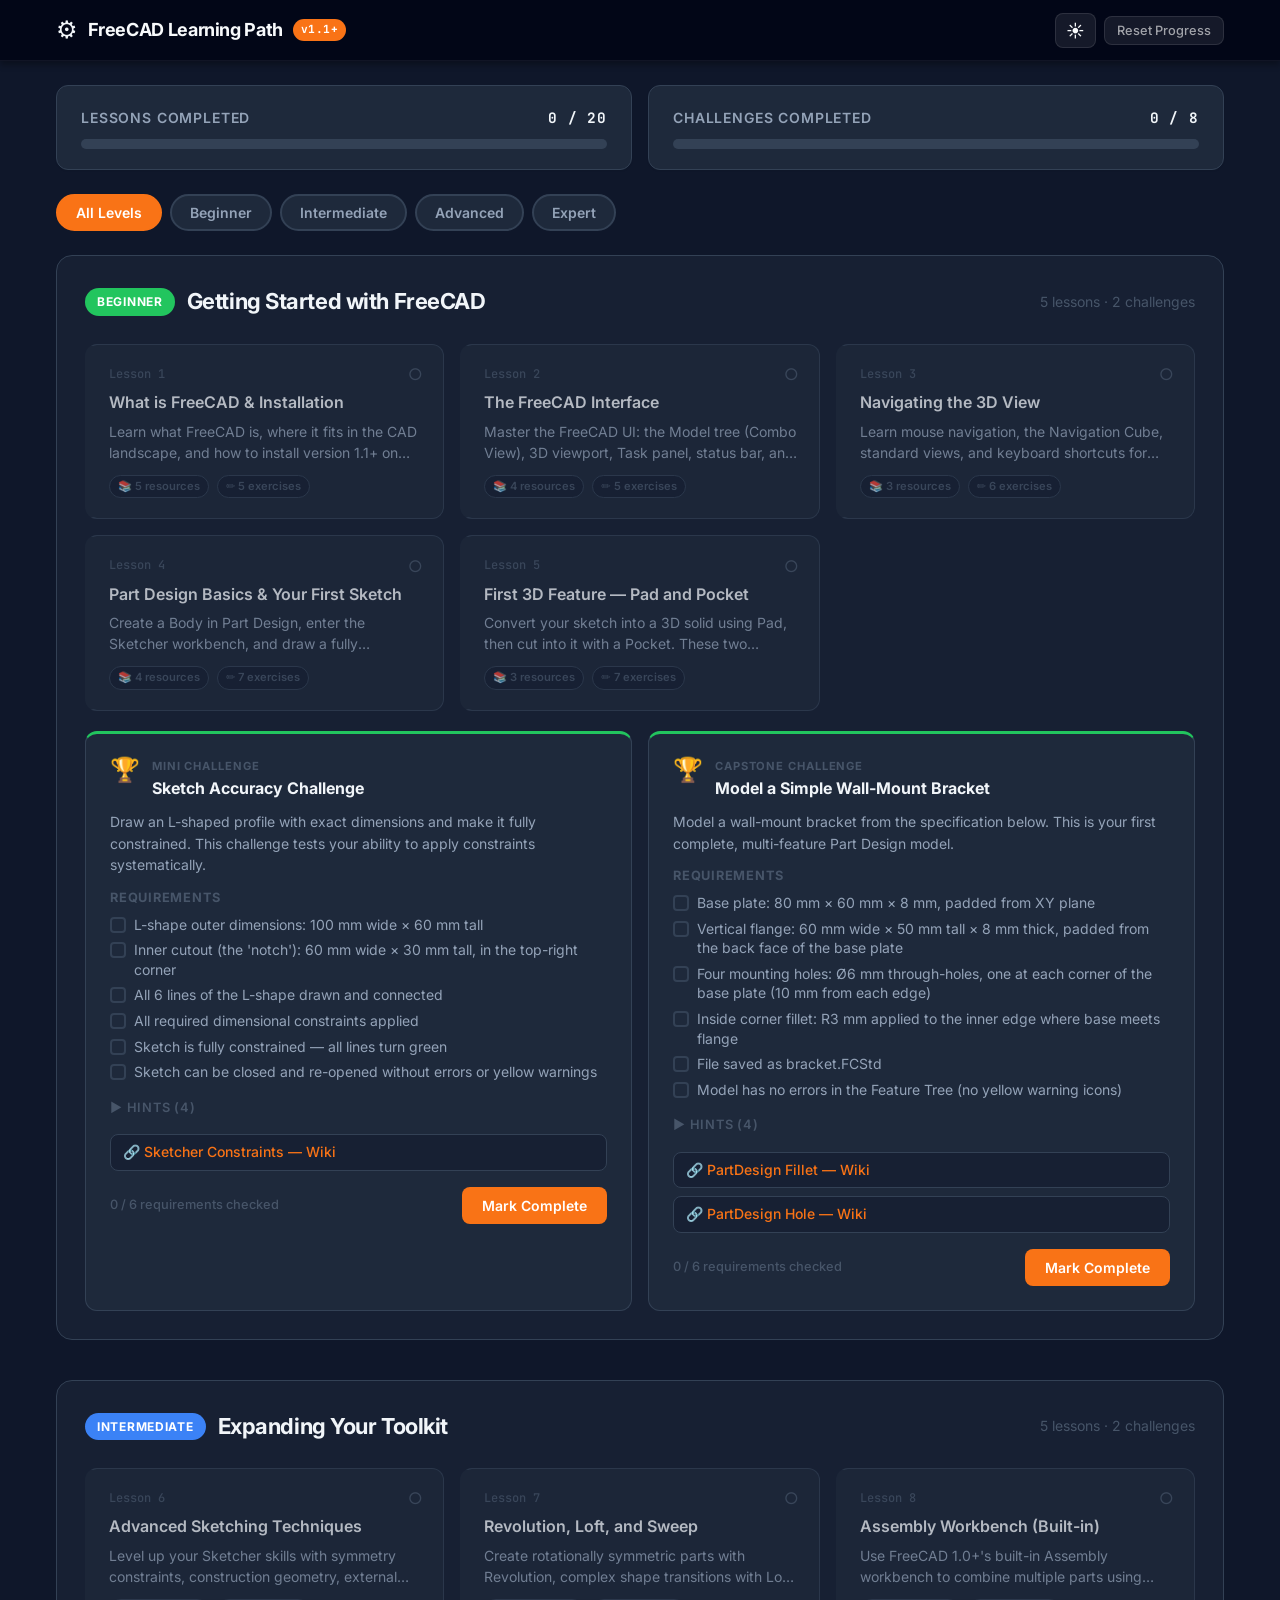
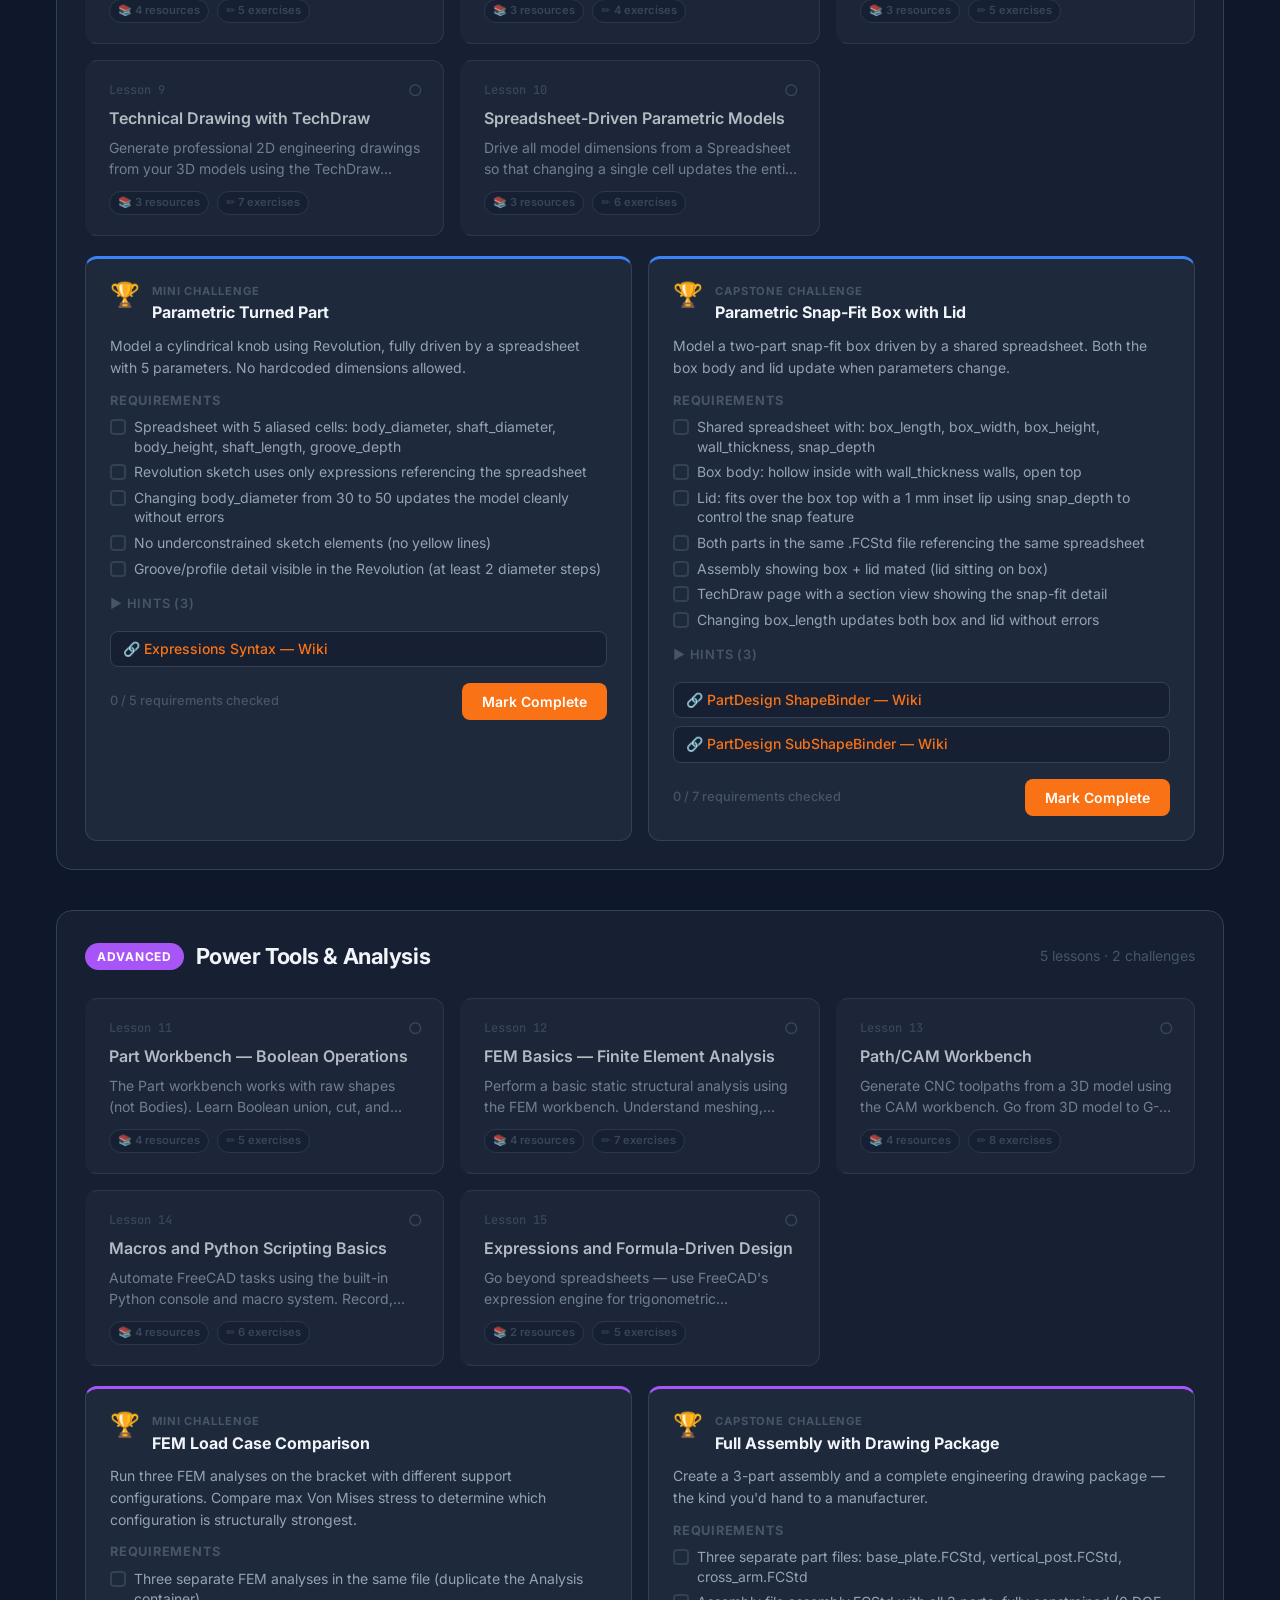
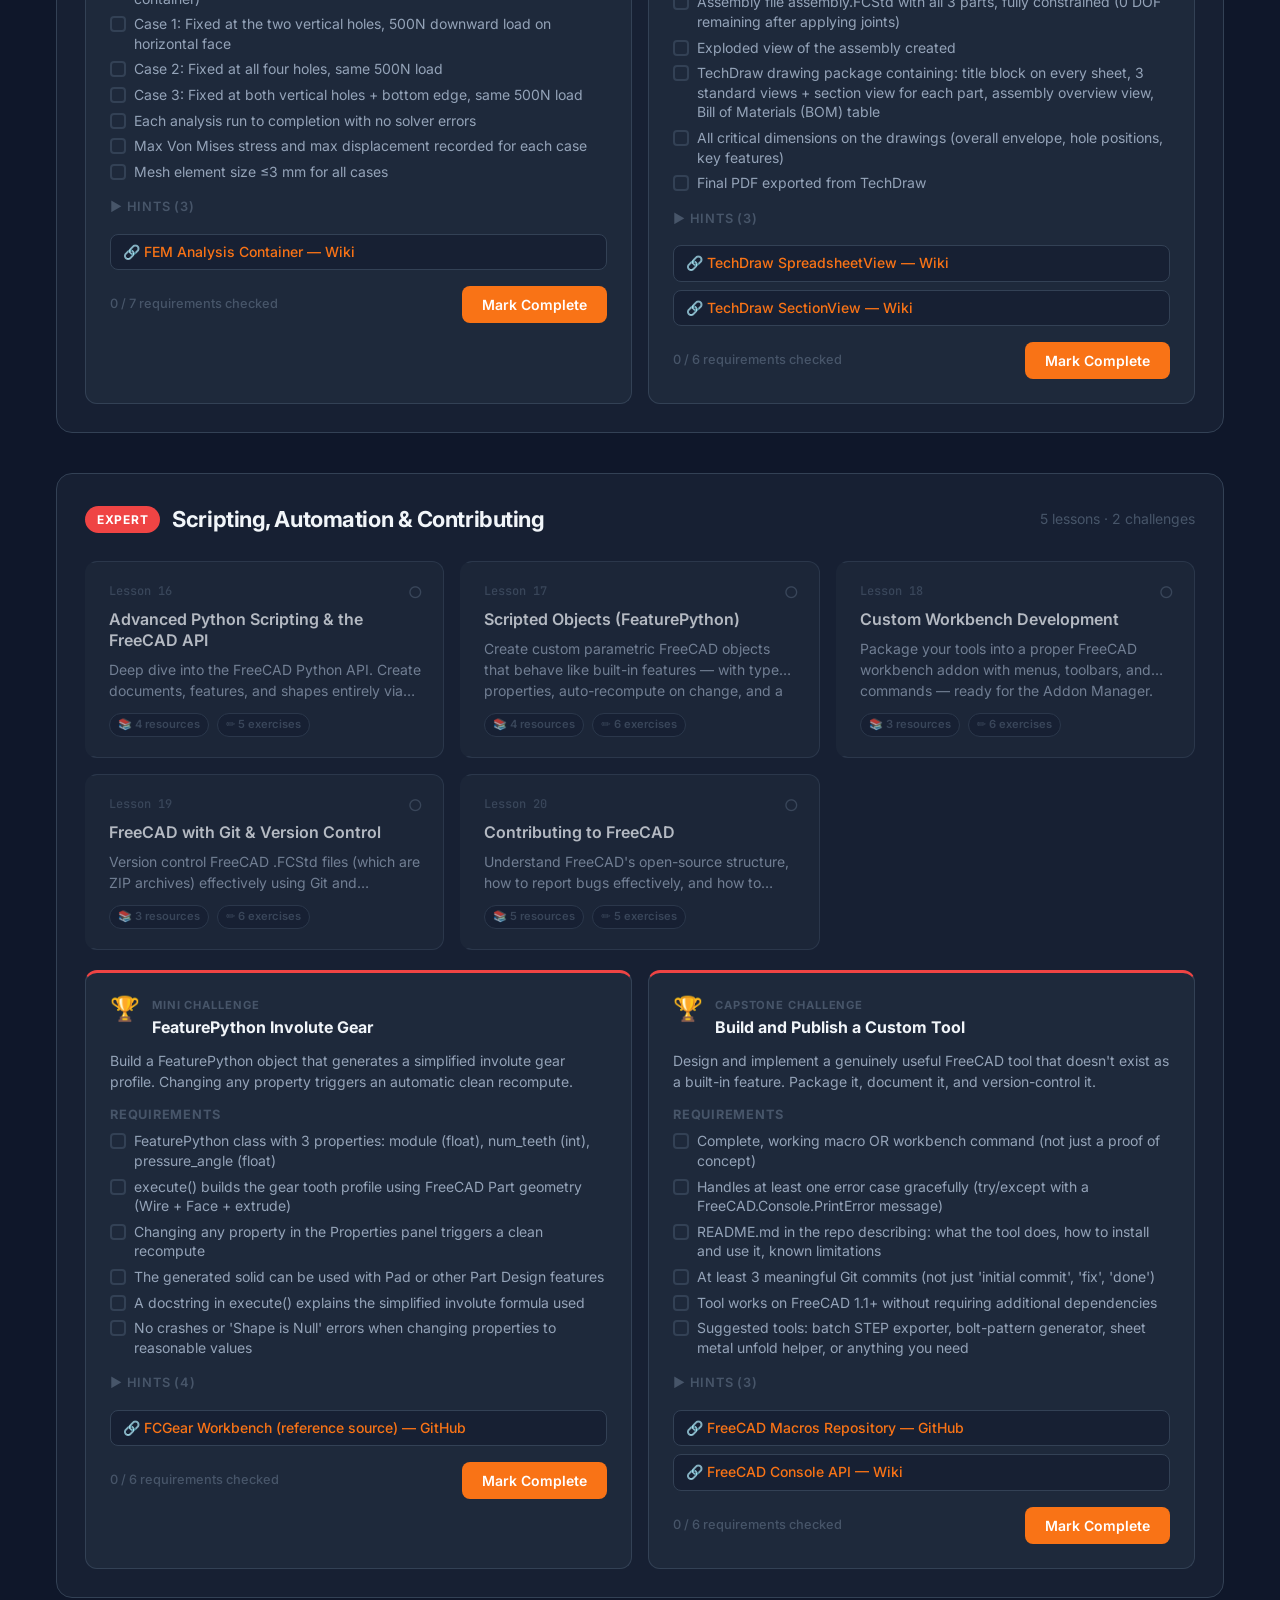
==== index.html @ 308a4c9a "feat: add FreeCAD learning path web app Single-file HTML/CSS/JS learning path covering FreeCAD 1.1+ " ====
<!DOCTYPE html>
<html lang="en" data-theme="dark">
<head>
  <meta charset="UTF-8">
  <meta name="viewport" content="width=device-width, initial-scale=1.0">
  <meta name="description" content="A structured FreeCAD learning path from beginner to expert, covering FreeCAD 1.1+. Track your progress through lessons, exercises, and challenges.">
  <meta property="og:title" content="FreeCAD Learning Path">
  <meta property="og:description" content="Structured path from beginner to expert for FreeCAD 1.1+. Track lessons, exercises, and challenges.">
  <meta property="og:type" content="website">
  <title>FreeCAD Learning Path</title>
  <script>try{var t=JSON.parse(localStorage.getItem("freecad-lp-v1"));if(t&&t.theme==="light")document.documentElement.setAttribute("data-theme","light");}catch(e){}</script>
  <link rel="preconnect" href="https://fonts.googleapis.com">
  <link rel="preconnect" href="https://fonts.gstatic.com" crossorigin>
  <link rel="preload" as="style" href="https://fonts.googleapis.com/css2?family=Inter:wght@400;500;600;700&family=JetBrains+Mono:wght@400;500&display=swap" onload="this.rel='stylesheet'">
  <noscript><link href="https://fonts.googleapis.com/css2?family=Inter:wght@400;500;600;700&family=JetBrains+Mono:wght@400;500&display=swap" rel="stylesheet"></noscript>
  <style>
    /* =====================================================================
       DESIGN TOKENS
    ===================================================================== */
    :root {
      --color-primary: #f97316;
      --color-primary-hover: #ea6b0a;
      --color-primary-dim: rgba(249,115,22,0.12);

      --bg-page: #f8fafc;
      --bg-card: #ffffff;
      --bg-card-hover: #f1f5f9;
      --bg-header: #1e293b;
      --bg-modal: #ffffff;
      --bg-overlay: rgba(0,0,0,0.55);
      --bg-level-section: #f1f5f9;

      --text-primary: #0f172a;
      --text-secondary: #475569;
      --text-muted: #94a3b8;
      --text-on-dark: #f8fafc;

      --border: #e2e8f0;
      --border-focus: #f97316;

      --level-beginner: #22c55e;
      --level-intermediate: #3b82f6;
      --level-advanced: #a855f7;
      --level-expert: #ef4444;

      --level-beginner-dim: rgba(34,197,94,0.12);
      --level-intermediate-dim: rgba(59,130,246,0.12);
      --level-advanced-dim: rgba(168,85,247,0.12);
      --level-expert-dim: rgba(239,68,68,0.12);

      --status-locked: #94a3b8;
      --status-progress: #f97316;
      --status-complete: #22c55e;

      --progress-track: #e2e8f0;
      --progress-lesson: #f97316;
      --progress-challenge: #3b82f6;

      --font-body: 'Inter', system-ui, -apple-system, sans-serif;
      --font-mono: 'JetBrains Mono', 'Courier New', monospace;

      --radius-sm: 4px;
      --radius-md: 8px;
      --radius-lg: 12px;
      --radius-xl: 16px;
      --radius-full: 9999px;

      --shadow-sm: 0 1px 2px rgba(0,0,0,0.05);
      --shadow-md: 0 4px 6px rgba(0,0,0,0.07), 0 2px 4px rgba(0,0,0,0.05);
      --shadow-lg: 0 10px 15px rgba(0,0,0,0.10), 0 4px 6px rgba(0,0,0,0.05);
      --shadow-modal: 0 25px 50px rgba(0,0,0,0.25);

      --transition-fast: 150ms ease;
      --transition-base: 250ms ease;
      --transition-slow: 400ms cubic-bezier(0.4,0,0.2,1);
    }

    [data-theme="dark"] {
      --bg-page: #0f172a;
      --bg-card: #1e293b;
      --bg-card-hover: #263348;
      --bg-header: #020617;
      --bg-modal: #1e293b;
      --bg-overlay: rgba(0,0,0,0.72);
      --bg-level-section: #172033;

      --text-primary: #f1f5f9;
      --text-secondary: #94a3b8;
      --text-muted: #475569;

      --border: #334155;
      --progress-track: #334155;

      --shadow-md: 0 4px 6px rgba(0,0,0,0.30);
      --shadow-lg: 0 10px 15px rgba(0,0,0,0.40);
      --shadow-modal: 0 25px 50px rgba(0,0,0,0.60);
    }

    /* =====================================================================
       RESET & BASE
    ===================================================================== */
    *, *::before, *::after { box-sizing: border-box; margin: 0; padding: 0; }

    html { scroll-behavior: smooth; }

    body {
      font-family: var(--font-body);
      font-size: 1rem;
      line-height: 1.6;
      color: var(--text-primary);
      background: var(--bg-page);
      transition: background var(--transition-base), color var(--transition-base);
      min-height: 100vh;
    }

    body.modal-open { overflow: hidden; }

    a {
      color: var(--color-primary);
      text-decoration: none;
    }
    a:hover { text-decoration: underline; }

    ul, ol { padding-left: 1.25rem; }

    button {
      cursor: pointer;
      font-family: var(--font-body);
      border: none;
      background: none;
    }

    /* =====================================================================
       LAYOUT WRAPPER
    ===================================================================== */
    .page-wrap {
      max-width: 1200px;
      margin: 0 auto;
      padding: 0 16px;
    }

    /* =====================================================================
       HEADER
    ===================================================================== */
    .site-header {
      background: var(--bg-header);
      position: sticky;
      top: 0;
      z-index: 100;
      border-bottom: 1px solid rgba(255,255,255,0.06);
      box-shadow: var(--shadow-md);
    }

    .header-inner {
      max-width: 1200px;
      margin: 0 auto;
      padding: 0 16px;
      height: 60px;
      display: flex;
      align-items: center;
      justify-content: space-between;
      gap: 16px;
    }

    .brand {
      display: flex;
      align-items: center;
      gap: 10px;
    }

    .brand-icon {
      font-size: 1.5rem;
      line-height: 1;
    }

    .brand-title {
      font-size: 1.125rem;
      font-weight: 700;
      color: var(--text-on-dark);
      letter-spacing: -0.02em;
    }

    .version-badge {
      background: var(--color-primary);
      color: #fff;
      font-size: 0.7rem;
      font-weight: 700;
      padding: 2px 8px;
      border-radius: var(--radius-full);
      letter-spacing: 0.04em;
      font-family: var(--font-mono);
    }

    .header-controls {
      display: flex;
      align-items: center;
      gap: 8px;
    }

    .btn-icon {
      background: rgba(255,255,255,0.08);
      color: var(--text-on-dark);
      border-radius: var(--radius-md);
      padding: 6px 12px;
      font-size: 0.875rem;
      font-weight: 500;
      transition: background var(--transition-fast);
      border: 1px solid rgba(255,255,255,0.1);
    }

    .btn-icon:hover { background: rgba(255,255,255,0.15); }

    #themeToggle { font-size: 1.1rem; padding: 6px 10px; }

    #resetProgress {
      font-size: 0.8rem;
      color: rgba(255,255,255,0.6);
    }
    #resetProgress:hover { color: #ef4444; background: rgba(239,68,68,0.12); }

    /* =====================================================================
       PROGRESS DASHBOARD
    ===================================================================== */
    .progress-dashboard {
      max-width: 1200px;
      margin: 24px auto 0;
      padding: 0 16px;
      display: grid;
      grid-template-columns: 1fr 1fr;
      gap: 16px;
    }

    .progress-card {
      background: var(--bg-card);
      border: 1px solid var(--border);
      border-radius: var(--radius-lg);
      padding: 20px 24px;
      box-shadow: var(--shadow-sm);
      transition: background var(--transition-base), border-color var(--transition-base);
    }

    .progress-label {
      display: flex;
      justify-content: space-between;
      align-items: baseline;
      margin-bottom: 10px;
      font-size: 0.875rem;
      font-weight: 600;
      color: var(--text-secondary);
      text-transform: uppercase;
      letter-spacing: 0.06em;
    }

    .progress-count {
      font-family: var(--font-mono);
      font-size: 0.9rem;
      color: var(--text-primary);
      font-weight: 700;
    }

    .progress-track {
      background: var(--progress-track);
      border-radius: var(--radius-full);
      height: 10px;
      overflow: hidden;
    }

    .progress-fill {
      height: 100%;
      border-radius: var(--radius-full);
      background: linear-gradient(90deg, #f97316, #fb923c);
      width: 0%;
      transition: width var(--transition-slow);
    }

    .progress-fill--challenge {
      background: linear-gradient(90deg, #3b82f6, #60a5fa);
    }

    .congrats-banner {
      grid-column: 1 / -1;
      background: linear-gradient(135deg, #f97316, #a855f7);
      color: #fff;
      border-radius: var(--radius-lg);
      padding: 16px 24px;
      text-align: center;
      font-weight: 600;
      font-size: 1rem;
      letter-spacing: 0.01em;
    }

    /* =====================================================================
       LEVEL NAV
    ===================================================================== */
    .level-nav {
      max-width: 1200px;
      margin: 24px auto 0;
      padding: 0 16px;
      display: flex;
      gap: 8px;
      flex-wrap: wrap;
    }

    .level-btn {
      padding: 8px 18px;
      border-radius: var(--radius-full);
      font-size: 0.875rem;
      font-weight: 600;
      border: 2px solid var(--border);
      color: var(--text-secondary);
      background: var(--bg-card);
      transition: all var(--transition-fast);
    }

    .level-btn:hover {
      border-color: var(--color-primary);
      color: var(--color-primary);
    }

    .level-btn.active {
      background: var(--color-primary);
      border-color: var(--color-primary);
      color: #fff;
    }

    .level-btn[data-level="beginner"].active    { background: var(--level-beginner);      border-color: var(--level-beginner); }
    .level-btn[data-level="intermediate"].active { background: var(--level-intermediate); border-color: var(--level-intermediate); }
    .level-btn[data-level="advanced"].active    { background: var(--level-advanced);      border-color: var(--level-advanced); }
    .level-btn[data-level="expert"].active      { background: var(--level-expert);        border-color: var(--level-expert); }

    /* =====================================================================
       LEARNING PATH — SECTIONS
    ===================================================================== */
    #learningPath {
      max-width: 1200px;
      margin: 24px auto 48px;
      padding: 0 16px;
      display: flex;
      flex-direction: column;
      gap: 40px;
    }

    .level-section {
      background: var(--bg-level-section);
      border: 1px solid var(--border);
      border-radius: var(--radius-xl);
      padding: 28px;
      transition: background var(--transition-base);
    }

    .level-header {
      display: flex;
      align-items: center;
      gap: 12px;
      margin-bottom: 24px;
      flex-wrap: wrap;
    }

    .level-pill {
      padding: 4px 12px;
      border-radius: var(--radius-full);
      font-size: 0.75rem;
      font-weight: 700;
      letter-spacing: 0.06em;
      text-transform: uppercase;
      color: #fff;
    }

    .level-pill--beginner    { background: var(--level-beginner); }
    .level-pill--intermediate { background: var(--level-intermediate); }
    .level-pill--advanced    { background: var(--level-advanced); }
    .level-pill--expert      { background: var(--level-expert); }

    .level-title {
      font-size: 1.375rem;
      font-weight: 700;
      color: var(--text-primary);
      letter-spacing: -0.02em;
    }

    .level-subtitle {
      font-size: 0.875rem;
      color: var(--text-muted);
      margin-left: auto;
    }

    /* =====================================================================
       LESSONS GRID
    ===================================================================== */
    .lessons-grid {
      display: grid;
      grid-template-columns: repeat(auto-fill, minmax(290px, 1fr));
      gap: 16px;
      margin-bottom: 20px;
    }

    /* =====================================================================
       LESSON CARD
    ===================================================================== */
    .lesson-card {
      background: var(--bg-card);
      border: 1px solid var(--border);
      border-radius: var(--radius-lg);
      padding: 20px;
      cursor: pointer;
      position: relative;
      transition: transform var(--transition-fast), box-shadow var(--transition-fast), background var(--transition-base), border-color var(--transition-base);
      display: flex;
      flex-direction: column;
      gap: 8px;
      border-left: 4px solid transparent;
    }

    .lesson-card:hover {
      transform: translateY(-2px);
      box-shadow: var(--shadow-lg);
      background: var(--bg-card-hover);
    }

    .lesson-card[data-status="complete"] {
      border-left-color: var(--status-complete);
    }

    .lesson-card[data-status="in-progress"] {
      border-left-color: var(--status-progress);
    }

    .lesson-card[data-status="locked"] {
      opacity: 0.72;
    }

    .card-top {
      display: flex;
      justify-content: space-between;
      align-items: center;
    }

    .card-num {
      font-family: var(--font-mono);
      font-size: 0.75rem;
      color: var(--text-muted);
      font-weight: 500;
    }

    .card-status-icon {
      font-size: 1rem;
      line-height: 1;
    }

    .card-title {
      font-size: 1rem;
      font-weight: 600;
      color: var(--text-primary);
      line-height: 1.3;
    }

    .card-desc {
      font-size: 0.875rem;
      color: var(--text-secondary);
      display: -webkit-box;
      -webkit-line-clamp: 2;
      -webkit-box-orient: vertical;
      overflow: hidden;
      line-height: 1.5;
      flex: 1;
    }

    .card-meta {
      display: flex;
      gap: 8px;
      margin-top: 4px;
    }

    .card-badge {
      font-size: 0.7rem;
      font-weight: 600;
      padding: 2px 8px;
      border-radius: var(--radius-full);
      background: var(--bg-level-section);
      color: var(--text-muted);
      border: 1px solid var(--border);
    }

    /* =====================================================================
       CHALLENGE CARD
    ===================================================================== */
    .challenge-cards {
      display: grid;
      grid-template-columns: repeat(auto-fill, minmax(400px, 1fr));
      gap: 16px;
    }

    .challenge-card {
      background: var(--bg-card);
      border: 1px solid var(--border);
      border-radius: var(--radius-lg);
      padding: 24px;
      border-top: 3px solid;
      transition: background var(--transition-base), border-color var(--transition-base);
      display: flex;
      flex-direction: column;
      gap: 12px;
    }

    .challenge-card--beginner    { border-top-color: var(--level-beginner); }
    .challenge-card--intermediate { border-top-color: var(--level-intermediate); }
    .challenge-card--advanced    { border-top-color: var(--level-advanced); }
    .challenge-card--expert      { border-top-color: var(--level-expert); }

    .challenge-card-header {
      display: flex;
      align-items: flex-start;
      gap: 12px;
    }

    .challenge-icon {
      font-size: 1.5rem;
      line-height: 1;
      flex-shrink: 0;
    }

    .challenge-type-label {
      font-size: 0.7rem;
      font-weight: 700;
      text-transform: uppercase;
      letter-spacing: 0.08em;
      color: var(--text-muted);
      margin-bottom: 2px;
    }

    .challenge-title {
      font-size: 1rem;
      font-weight: 700;
      color: var(--text-primary);
      line-height: 1.3;
    }

    .challenge-desc {
      font-size: 0.875rem;
      color: var(--text-secondary);
      line-height: 1.55;
    }

    .challenge-requirements {
      font-size: 0.875rem;
      color: var(--text-secondary);
      display: flex;
      flex-direction: column;
      gap: 6px;
    }

    .challenge-req-item {
      display: flex;
      align-items: flex-start;
      gap: 8px;
      cursor: pointer;
      line-height: 1.4;
    }

    .req-checkbox {
      width: 16px;
      height: 16px;
      border: 2px solid var(--border);
      border-radius: var(--radius-sm);
      flex-shrink: 0;
      margin-top: 2px;
      display: flex;
      align-items: center;
      justify-content: center;
      font-size: 0.65rem;
      transition: all var(--transition-fast);
    }

    .req-checkbox.checked {
      background: var(--status-complete);
      border-color: var(--status-complete);
      color: #fff;
    }

    .challenge-card-footer {
      display: flex;
      align-items: center;
      justify-content: space-between;
      gap: 12px;
      margin-top: 4px;
      flex-wrap: wrap;
    }

    .challenge-status {
      font-size: 0.8rem;
      color: var(--text-muted);
      font-weight: 500;
    }

    .challenge-status.done {
      color: var(--status-complete);
      font-weight: 700;
    }

    .btn-challenge-complete {
      padding: 8px 18px;
      border-radius: var(--radius-md);
      font-size: 0.875rem;
      font-weight: 600;
      background: var(--color-primary);
      color: #fff;
      transition: all var(--transition-fast);
      border: 2px solid transparent;
    }

    .btn-challenge-complete:hover {
      background: var(--color-primary-hover);
      transform: translateY(-1px);
    }

    .btn-challenge-complete.completed {
      background: transparent;
      border-color: var(--status-complete);
      color: var(--status-complete);
      cursor: default;
    }

    .btn-challenge-complete.completed:hover {
      transform: none;
    }

    /* =====================================================================
       MODAL
    ===================================================================== */
    .modal-overlay {
      position: fixed;
      inset: 0;
      background: var(--bg-overlay);
      z-index: 200;
      display: flex;
      align-items: center;
      justify-content: center;
      padding: 16px;
      backdrop-filter: blur(4px);
      animation: overlayIn var(--transition-base) ease;
    }

    @keyframes overlayIn {
      from { opacity: 0; }
      to   { opacity: 1; }
    }

    .modal-overlay[hidden] { display: none; }

    .modal {
      background: var(--bg-modal);
      border: 1px solid var(--border);
      border-radius: var(--radius-xl);
      max-width: 680px;
      width: 100%;
      max-height: 88vh;
      overflow-y: auto;
      box-shadow: var(--shadow-modal);
      animation: modalIn var(--transition-base) ease;
      transition: background var(--transition-base);
    }

    @keyframes modalIn {
      from { transform: translateY(16px); opacity: 0; }
      to   { transform: translateY(0);    opacity: 1; }
    }

    .modal-header {
      display: flex;
      align-items: center;
      justify-content: space-between;
      padding: 20px 24px 0;
    }

    .modal-meta {
      display: flex;
      align-items: center;
      gap: 8px;
    }

    .modal-level-pill {
      font-size: 0.7rem;
      font-weight: 700;
      letter-spacing: 0.06em;
      text-transform: uppercase;
      padding: 3px 10px;
      border-radius: var(--radius-full);
      color: #fff;
    }

    .modal-lesson-num {
      font-family: var(--font-mono);
      font-size: 0.75rem;
      color: var(--text-muted);
    }

    .modal-close {
      width: 32px;
      height: 32px;
      border-radius: var(--radius-md);
      font-size: 1rem;
      color: var(--text-muted);
      background: var(--bg-level-section);
      border: 1px solid var(--border);
      transition: all var(--transition-fast);
      display: flex;
      align-items: center;
      justify-content: center;
    }

    .modal-close:hover {
      background: #ef4444;
      color: #fff;
      border-color: #ef4444;
    }

    .modal-title {
      padding: 16px 24px 0;
      font-size: 1.375rem;
      font-weight: 700;
      color: var(--text-primary);
      line-height: 1.25;
      letter-spacing: -0.02em;
    }

    .modal-description {
      padding: 10px 24px 0;
      font-size: 0.9375rem;
      color: var(--text-secondary);
      line-height: 1.65;
    }

    .modal-section {
      padding: 20px 24px 0;
    }

    .modal-section h3 {
      font-size: 0.8rem;
      font-weight: 700;
      text-transform: uppercase;
      letter-spacing: 0.08em;
      color: var(--text-muted);
      margin-bottom: 12px;
    }

    .modal-section ul,
    .modal-section ol {
      display: flex;
      flex-direction: column;
      gap: 8px;
    }

    .modal-section li {
      font-size: 0.9rem;
      color: var(--text-secondary);
      line-height: 1.55;
    }

    .resource-link {
      display: inline-flex;
      align-items: center;
      gap: 6px;
      padding: 6px 12px;
      background: var(--bg-level-section);
      border: 1px solid var(--border);
      border-radius: var(--radius-md);
      font-size: 0.875rem;
      font-weight: 500;
      color: var(--color-primary);
      text-decoration: none;
      transition: all var(--transition-fast);
    }

    .resource-link:hover {
      background: var(--color-primary-dim);
      border-color: var(--color-primary);
      text-decoration: none;
    }

    .resources-list {
      display: flex;
      flex-direction: column;
      gap: 8px;
      padding-left: 0 !important;
      list-style: none !important;
    }

    .modal-footer {
      padding: 20px 24px 24px;
      display: flex;
      gap: 10px;
      align-items: center;
      flex-wrap: wrap;
      border-top: 1px solid var(--border);
      margin-top: 24px;
    }

    .btn-complete {
      padding: 10px 20px;
      border-radius: var(--radius-md);
      font-size: 0.875rem;
      font-weight: 700;
      background: var(--color-primary);
      color: #fff;
      transition: all var(--transition-fast);
      margin-right: auto;
    }

    .btn-complete:hover { background: var(--color-primary-hover); }

    .btn-complete.completed {
      background: transparent;
      border: 2px solid var(--status-complete);
      color: var(--status-complete);
    }

    .btn-complete.completed:hover { background: rgba(34,197,94,0.1); }

    .btn-nav {
      padding: 10px 16px;
      border-radius: var(--radius-md);
      font-size: 0.875rem;
      font-weight: 600;
      border: 2px solid var(--border);
      color: var(--text-secondary);
      background: var(--bg-card);
      transition: all var(--transition-fast);
    }

    .btn-nav:hover:not(:disabled) {
      border-color: var(--color-primary);
      color: var(--color-primary);
    }

    .btn-nav:disabled {
      opacity: 0.3;
      cursor: not-allowed;
    }

    /* =====================================================================
       TOAST
    ===================================================================== */
    .toast {
      position: fixed;
      bottom: 24px;
      right: 24px;
      z-index: 300;
      background: var(--bg-header);
      color: var(--text-on-dark);
      padding: 12px 20px;
      border-radius: var(--radius-lg);
      font-size: 0.875rem;
      font-weight: 600;
      box-shadow: var(--shadow-lg);
      border: 1px solid rgba(255,255,255,0.1);
      transform: translateY(80px);
      opacity: 0;
      transition: transform var(--transition-base), opacity var(--transition-base);
      pointer-events: none;
      max-width: 320px;
    }

    .toast.toast--visible {
      transform: translateY(0);
      opacity: 1;
    }

    /* =====================================================================
       EMPTY STATE
    ===================================================================== */
    .empty-state {
      text-align: center;
      padding: 48px 24px;
      color: var(--text-muted);
      font-size: 0.9rem;
    }

    /* =====================================================================
       RESPONSIVE
    ===================================================================== */
    @media (max-width: 768px) {
      .progress-dashboard { grid-template-columns: 1fr 1fr; }
      .lessons-grid { grid-template-columns: repeat(auto-fill, minmax(240px, 1fr)); }
      .challenge-cards { grid-template-columns: 1fr; }
      .modal { max-height: 92vh; border-radius: var(--radius-lg) var(--radius-lg) 0 0; align-self: flex-end; margin-top: auto; }
      .modal-overlay { align-items: flex-end; padding: 0; }
      .level-subtitle { display: none; }
      .brand-title { font-size: 1rem; }
    }

    @media (max-width: 560px) {
      .progress-dashboard { grid-template-columns: 1fr; }
      .header-inner { height: 52px; }
      .brand-title { display: none; }
      .lessons-grid { grid-template-columns: 1fr; }
      .level-section { padding: 20px 16px; }
    }

    @media print {
      .site-header, .level-nav, .modal-overlay, .toast, #resetProgress, #themeToggle { display: none !important; }
      .lessons-grid { grid-template-columns: 1fr 1fr; }
      .lesson-card { break-inside: avoid; }
    }
  </style>
</head>
<body>

  <!-- HEADER -->
  <header class="site-header">
    <div class="header-inner">
      <div class="brand">
        <span class="brand-icon">⚙</span>
        <h1 class="brand-title">FreeCAD Learning Path</h1>
        <span class="version-badge">v1.1+</span>
      </div>
      <div class="header-controls">
        <button id="themeToggle" class="btn-icon" aria-label="Toggle theme">🌙</button>
        <button id="resetProgress" class="btn-icon" aria-label="Reset all progress">Reset Progress</button>
      </div>
    </div>
  </header>

  <!-- PROGRESS DASHBOARD -->
  <section class="progress-dashboard" aria-label="Your learning progress">
    <div class="progress-card">
      <div class="progress-label">
        <span>Lessons Completed</span>
        <span class="progress-count" id="lessonProgressText">0 / 20</span>
      </div>
      <div class="progress-track" role="progressbar" aria-valuemin="0" aria-valuemax="100" aria-valuenow="0" id="lessonProgressTrack">
        <div class="progress-fill" id="lessonProgressBar"></div>
      </div>
    </div>
    <div class="progress-card">
      <div class="progress-label">
        <span>Challenges Completed</span>
        <span class="progress-count" id="challengeProgressText">0 / 8</span>
      </div>
      <div class="progress-track" role="progressbar" aria-valuemin="0" aria-valuemax="100" aria-valuenow="0" id="challengeProgressTrack">
        <div class="progress-fill progress-fill--challenge" id="challengeProgressBar"></div>
      </div>
    </div>
  </section>

  <!-- LEVEL FILTER NAV -->
  <nav class="level-nav" aria-label="Filter lessons by level">
    <button class="level-btn active" data-level="all">All Levels</button>
    <button class="level-btn" data-level="beginner">Beginner</button>
    <button class="level-btn" data-level="intermediate">Intermediate</button>
    <button class="level-btn" data-level="advanced">Advanced</button>
    <button class="level-btn" data-level="expert">Expert</button>
  </nav>

  <!-- LEARNING PATH -->
  <main id="learningPath" aria-label="Learning path content"></main>

  <!-- LESSON MODAL -->
  <div class="modal-overlay" id="modalOverlay" role="dialog" aria-modal="true" aria-labelledby="modalTitle" hidden>
    <div class="modal" id="modal">
      <div class="modal-header">
        <div class="modal-meta">
          <span class="modal-level-pill" id="modalLevelPill"></span>
          <span class="modal-lesson-num" id="modalLessonNum"></span>
        </div>
        <button class="modal-close" id="modalClose" aria-label="Close lesson">✕</button>
      </div>
      <h2 class="modal-title" id="modalTitle"></h2>
      <p class="modal-description" id="modalDescription"></p>
      <div class="modal-section">
        <h3>What You'll Learn</h3>
        <ul id="modalObjectives"></ul>
      </div>
      <div class="modal-section">
        <h3>Resources</h3>
        <ul class="resources-list" id="modalResources"></ul>
      </div>
      <div class="modal-section">
        <h3>Exercises</h3>
        <ol id="modalExercises"></ol>
      </div>
      <div class="modal-footer">
        <button class="btn-complete" id="modalCompleteBtn">Mark as Complete</button>
        <button class="btn-nav" id="modalPrevBtn" aria-label="Previous lesson">← Previous</button>
        <button class="btn-nav" id="modalNextBtn" aria-label="Next lesson">Next →</button>
      </div>
    </div>
  </div>

  <!-- TOAST -->
  <div class="toast" id="toast" aria-live="polite" aria-atomic="true"></div>

  <script>
    /* =====================================================================
       DATA — All content lives here
    ===================================================================== */
    const DATA = {
      levels: [
        {
          id: "beginner",
          title: "Beginner",
          subtitle: "Getting Started with FreeCAD",
          color: "#22c55e",
          lessons: [
            {
              id: "b1", levelId: "beginner", num: 1,
              title: "What is FreeCAD & Installation",
              description: "Learn what FreeCAD is, where it fits in the CAD landscape, and how to install version 1.1+ on your operating system.",
              objectives: [
                "Understand what parametric, history-based CAD means",
                "Learn why FreeCAD is a powerful open-source alternative",
                "Install FreeCAD 1.1+ on Windows, macOS, or Linux",
                "Launch FreeCAD and identify the Start workbench"
              ],
              resources: [
                { label: "FreeCAD Official Website", url: "https://www.freecad.org/" },
                { label: "About FreeCAD — Wiki", url: "https://wiki.freecad.org/About_FreeCAD" },
                { label: "Installing on Windows — Wiki", url: "https://wiki.freecad.org/Installing_on_Windows" },
                { label: "Installing on Linux — Wiki", url: "https://wiki.freecad.org/Installing_on_Linux" },
                { label: "FreeCAD 1.0 Release Notes — Wiki", url: "https://wiki.freecad.org/Release_notes_1.0" }
              ],
              exercises: [
                "Download and install FreeCAD 1.1+ from freecad.org/downloads",
                "Open FreeCAD and take note of the default Start workbench layout",
                "Click the workbench dropdown in the toolbar and browse through the list of available workbenches",
                "Switch to the Part Design workbench — notice how the toolbar and menus change",
                "Create a new empty document: File → New"
              ]
            },
            {
              id: "b2", levelId: "beginner", num: 2,
              title: "The FreeCAD Interface",
              description: "Master the FreeCAD UI: the Model tree (Combo View), 3D viewport, Task panel, status bar, and the workbench system.",
              objectives: [
                "Identify each panel in the 3-panel default layout",
                "Understand the difference between the Model tab and Tasks tab in the Combo View",
                "Switch between workbenches and understand what changes",
                "Read the status bar for context-sensitive hints",
                "Customize basic UI preferences"
              ],
              resources: [
                { label: "Interface Overview — Wiki", url: "https://wiki.freecad.org/Interface" },
                { label: "Workbenches — Wiki", url: "https://wiki.freecad.org/Workbenches" },
                { label: "Combo View — Wiki", url: "https://wiki.freecad.org/Combo_view" },
                { label: "3D View — Wiki", url: "https://wiki.freecad.org/3D_view" }
              ],
              exercises: [
                "Identify the Combo View (left panel), 3D View (center), and Property View (lower left)",
                "Open a new document, switch to Part Design workbench, then back to Part workbench — observe toolbar changes",
                "Right-click the toolbar area to toggle different toolbars on/off",
                "Open Preferences (Edit → Preferences) and explore the General and Display sections",
                "Reset the interface to default: View → Standard Views → Home"
              ]
            },
            {
              id: "b3", levelId: "beginner", num: 3,
              title: "Navigating the 3D View",
              description: "Learn mouse navigation, the Navigation Cube, standard views, and keyboard shortcuts for moving around your 3D model.",
              objectives: [
                "Rotate, pan, and zoom using the mouse",
                "Use numpad keys 1–9 for standard orthographic views",
                "Use the Navigation Cube to orient the view",
                "Change the navigation style to suit your preference (CAD, Blender, etc.)",
                "Fit the view to selected objects"
              ],
              resources: [
                { label: "Mouse Navigation — Wiki", url: "https://wiki.freecad.org/Mouse_navigation" },
                { label: "Navigation Cube — Wiki", url: "https://wiki.freecad.org/Navigation_Cube" },
                { label: "Standard Views — Wiki", url: "https://wiki.freecad.org/Std_View_Menu" }
              ],
              exercises: [
                "Create a simple Part Box (Part workbench → Part menu → Box) as a navigation target",
                "Practice: middle-mouse-button rotate, middle-mouse pan, scroll to zoom",
                "Press numpad 1, 3, 7 to switch between Front, Right, and Top views",
                "Press numpad 0 for perspective view, V then O for orthographic",
                "Change navigation style: Edit → Preferences → Display → Navigation → Navigation style → try 'Blender', then switch back to 'CAD'",
                "Press V then F (or numpad .) to fit the selected object to the viewport"
              ]
            },
            {
              id: "b4", levelId: "beginner", num: 4,
              title: "Part Design Basics & Your First Sketch",
              description: "Create a Body in Part Design, enter the Sketcher workbench, and draw a fully constrained sketch using lines, arcs, and dimensional constraints.",
              objectives: [
                "Create a new Body in Part Design — the container for all features",
                "Attach a Sketch to a reference plane (XY, XZ, YZ)",
                "Draw a closed profile using the Line and Arc tools",
                "Apply geometric constraints (Horizontal, Vertical, Coincident, Equal)",
                "Apply dimensional constraints (Fix Distance, Fix Radius)",
                "Understand 'fully constrained' (green) vs. under-constrained (white/yellow)"
              ],
              resources: [
                { label: "Part Design Workbench — Wiki", url: "https://wiki.freecad.org/PartDesign_Workbench" },
                { label: "Sketcher Workbench — Wiki", url: "https://wiki.freecad.org/Sketcher_Workbench" },
                { label: "PartDesign Body — Wiki", url: "https://wiki.freecad.org/PartDesign_Body" },
                { label: "Basic Sketcher Tutorial — Wiki", url: "https://wiki.freecad.org/Basic_Sketcher_Tutorial" }
              ],
              exercises: [
                "Switch to Part Design workbench; create a new Body via Part Design → Body",
                "Click 'Create Sketch' and select the XY_Plane",
                "Draw a rectangle using Sketcher → Rectangle (or the R shortcut) — any size",
                "Apply Sketch → Constrain horizontal distance: set width to 80 mm",
                "Apply Sketch → Constrain vertical distance: set height to 50 mm",
                "Apply Sketch → Fix point to fix the bottom-left corner to the origin (x=0, y=0)",
                "Verify all lines turn green (fully constrained), then close the Sketcher"
              ]
            },
            {
              id: "b5", levelId: "beginner", num: 5,
              title: "First 3D Feature — Pad and Pocket",
              description: "Convert your sketch into a 3D solid using Pad, then cut into it with a Pocket. These two operations are the core of Part Design modelling.",
              objectives: [
                "Pad a sketch to a specified depth to create a solid",
                "Use Symmetric padding to center the extrusion",
                "Create a second sketch on an existing face",
                "Apply a Pocket (cut) through part of the solid",
                "Examine and understand the Feature Tree"
              ],
              resources: [
                { label: "PartDesign Pad — Wiki", url: "https://wiki.freecad.org/PartDesign_Pad" },
                { label: "PartDesign Pocket — Wiki", url: "https://wiki.freecad.org/PartDesign_Pocket" },
                { label: "Basic Part Design Tutorial — Wiki", url: "https://wiki.freecad.org/Basic_Part_Design_Tutorial_019" }
              ],
              exercises: [
                "Select the 80×50mm sketch in the Model tree and click Part Design → Pad",
                "Set the depth to 20 mm and click OK — you should see a rectangular block",
                "Click on the top face of the block to select it",
                "Create a new Sketch on this face; draw a circle with diameter 30 mm centered on the face",
                "Close the Sketcher, select the circle sketch, and click Part Design → Pocket",
                "Set depth to 10 mm; experiment with changing it to 'Through All'",
                "In the Model tree, right-click features to rename them (e.g. 'BasePad', 'HolePocket')"
              ]
            }
          ],
          challenges: [
            {
              id: "bc1",
              type: "Mini Challenge",
              title: "Sketch Accuracy Challenge",
              description: "Draw an L-shaped profile with exact dimensions and make it fully constrained. This challenge tests your ability to apply constraints systematically.",
              requirements: [
                "L-shape outer dimensions: 100 mm wide × 60 mm tall",
                "Inner cutout (the 'notch'): 60 mm wide × 30 mm tall, in the top-right corner",
                "All 6 lines of the L-shape drawn and connected",
                "All required dimensional constraints applied",
                "Sketch is fully constrained — all lines turn green",
                "Sketch can be closed and re-opened without errors or yellow warnings"
              ],
              hints: [
                "Use the 'Fix Point' constraint on the origin to anchor the sketch",
                "Draw all 6 lines first, then apply constraints — don't mix drawing and constraining",
                "Count your degrees of freedom: 6 lines × 2 endpoints = many DOF, but each shared endpoint and constraint removes DOF",
                "The Sketcher status bar shows remaining DOF — aim for 0"
              ],
              resources: [
                { label: "Sketcher Constraints — Wiki", url: "https://wiki.freecad.org/Sketcher_Workbench#Sketcher_constraints" }
              ]
            },
            {
              id: "bc2",
              type: "Capstone Challenge",
              title: "Model a Simple Wall-Mount Bracket",
              description: "Model a wall-mount bracket from the specification below. This is your first complete, multi-feature Part Design model.",
              requirements: [
                "Base plate: 80 mm × 60 mm × 8 mm, padded from XY plane",
                "Vertical flange: 60 mm wide × 50 mm tall × 8 mm thick, padded from the back face of the base plate",
                "Four mounting holes: Ø6 mm through-holes, one at each corner of the base plate (10 mm from each edge)",
                "Inside corner fillet: R3 mm applied to the inner edge where base meets flange",
                "File saved as bracket.FCStd",
                "Model has no errors in the Feature Tree (no yellow warning icons)"
              ],
              hints: [
                "Model the base plate first, then the vertical flange as a second Pad on the back face",
                "Use a construction geometry rectangle for the hole centerlines to ensure symmetric placement",
                "The Fillet tool is in the Part Design menu under 'Dress-Up' features",
                "If the fillet fails, try a smaller radius first (R1mm) to confirm the edge is selected correctly"
              ],
              resources: [
                { label: "PartDesign Fillet — Wiki", url: "https://wiki.freecad.org/PartDesign_Fillet" },
                { label: "PartDesign Hole — Wiki", url: "https://wiki.freecad.org/PartDesign_Hole" }
              ]
            }
          ]
        },
        {
          id: "intermediate",
          title: "Intermediate",
          subtitle: "Expanding Your Toolkit",
          color: "#3b82f6",
          lessons: [
            {
              id: "i1", levelId: "intermediate", num: 6,
              title: "Advanced Sketching Techniques",
              description: "Level up your Sketcher skills with symmetry constraints, construction geometry, external geometry references, and more efficient constraint workflows.",
              objectives: [
                "Use the Symmetry constraint to reduce constraint count by up to half",
                "Toggle lines to Construction mode (dashed) for reference geometry",
                "Use 'External Geometry' to reference edges from the 3D solid inside a sketch",
                "Apply Point-On-Object, Equal, and Tangent constraints",
                "Use sketch arrays and mirroring tools"
              ],
              resources: [
                { label: "Sketcher ToggleConstruction — Wiki", url: "https://wiki.freecad.org/Sketcher_ToggleConstruction" },
                { label: "Sketcher External — Wiki", url: "https://wiki.freecad.org/Sketcher_External" },
                { label: "Sketcher Symmetry — Wiki", url: "https://wiki.freecad.org/Sketcher_Symmetry" },
                { label: "All Sketcher Constraints — Wiki", url: "https://wiki.freecad.org/Sketcher_Workbench#Sketcher_constraints" }
              ],
              exercises: [
                "Open the bracket sketch from the beginner challenge; re-draw the hole pattern using a construction circle as a bolt-circle reference",
                "Apply a Symmetry constraint across the vertical center axis to constrain both sides with one constraint",
                "Use External Geometry to reference the outer edge of the solid inside a sketch on the top face",
                "Create a slot sketch (two semicircles + two lines) using only 4 constraints by exploiting Equal and Symmetric",
                "Use Sketcher → Tools → Create Carbon Copy to copy an existing sketch into a new one"
              ]
            },
            {
              id: "i2", levelId: "intermediate", num: 7,
              title: "Revolution, Loft, and Sweep",
              description: "Create rotationally symmetric parts with Revolution, complex shape transitions with Loft, and profiles swept along a path with SubShapeBinder/Sweep.",
              objectives: [
                "Sketch a half-profile and revolve it 360° (and partial angles)",
                "Create a Loft between two sketches on parallel planes",
                "Sweep a profile along a 3D spine path",
                "Understand when to use each tool vs. Pad"
              ],
              resources: [
                { label: "PartDesign Revolution — Wiki", url: "https://wiki.freecad.org/PartDesign_Revolution" },
                { label: "PartDesign Additive Loft — Wiki", url: "https://wiki.freecad.org/PartDesign_AdditiveLoft" },
                { label: "PartDesign Additive Pipe (Sweep) — Wiki", url: "https://wiki.freecad.org/PartDesign_AdditivePipe" }
              ],
              exercises: [
                "Sketch a stepped profile on the YZ plane (a T-shape or stepped shaft profile) and revolve it 360° to create a turned part",
                "Create a new Body; add two parallel sketches separated by 40 mm (one circle Ø30 mm, one square 30×30 mm); Loft between them",
                "Model a pipe elbow: create a sketch for the pipe cross-section (circle) and a spine path (a 90° arc); use Additive Pipe",
                "Experiment with the Revolution 'Angle' parameter — try 180° and 270° revolutions"
              ]
            },
            {
              id: "i3", levelId: "intermediate", num: 8,
              title: "Assembly Workbench (Built-in)",
              description: "Use FreeCAD 1.0+'s built-in Assembly workbench to combine multiple parts using joints. This replaces the need for third-party assembly addons.",
              objectives: [
                "Create a new Assembly document",
                "Insert and position component parts as links",
                "Apply Fixed, Revolute, Slider, and Ball joints",
                "Run the assembly solver and resolve constraint conflicts",
                "Understand the difference between 'Insert Link' and direct insertion"
              ],
              resources: [
                { label: "Assembly Workbench — Wiki", url: "https://wiki.freecad.org/Assembly_Workbench" },
                { label: "Assembly Joints — Wiki", url: "https://wiki.freecad.org/Assembly_Joints" },
                { label: "Release Notes 1.0 — Assembly", url: "https://wiki.freecad.org/Release_notes_1.0#Assembly" }
              ],
              exercises: [
                "Create two simple part files: a cylindrical pin (Ø5 mm × 20 mm) and a block with a Ø5.1 mm hole",
                "Create a new Assembly document; insert both parts as links",
                "Apply a Fixed joint to the block to anchor it",
                "Apply a Revolute joint between the pin's cylindrical face and the hole — verify the pin can rotate",
                "Add a third part and connect it with a Slider joint; verify the assembly solver runs without errors"
              ]
            },
            {
              id: "i4", levelId: "intermediate", num: 9,
              title: "Technical Drawing with TechDraw",
              description: "Generate professional 2D engineering drawings from your 3D models using the TechDraw workbench — complete with views, dimensions, and annotations.",
              objectives: [
                "Create a drawing Page using a standard template (A4, A3)",
                "Insert Front, Top, and Side projected views",
                "Add a Section view with a custom cutting plane",
                "Add dimensions (linear, radial, angular) and annotations",
                "Export the drawing as PDF and SVG"
              ],
              resources: [
                { label: "TechDraw Workbench — Wiki", url: "https://wiki.freecad.org/TechDraw_Workbench" },
                { label: "Basic TechDraw Tutorial — Wiki", url: "https://wiki.freecad.org/Basic_TechDraw_Tutorial" },
                { label: "TechDraw Templates — Wiki", url: "https://wiki.freecad.org/TechDraw_Templates" }
              ],
              exercises: [
                "Open the bracket model; switch to TechDraw workbench",
                "Insert a new Page with an A4 template: TechDraw → New Default",
                "Insert an orthographic view group (Front + Top + Right) at scale 1:1",
                "Add a Section view through the center of the bracket showing the pocket depth",
                "Dimension: overall width, height, hole diameter (Ø6), and pocket depth",
                "Add a title block annotation with your name and date",
                "Export as PDF: File → Export → PDF"
              ]
            },
            {
              id: "i5", levelId: "intermediate", num: 10,
              title: "Spreadsheet-Driven Parametric Models",
              description: "Drive all model dimensions from a Spreadsheet so that changing a single cell updates the entire geometry — the foundation of proper parametric design.",
              objectives: [
                "Insert a Spreadsheet into a Part Design document",
                "Name cells with aliases (e.g. 'width', 'height')",
                "Reference cell aliases in Sketcher dimension fields using expressions",
                "Understand the FreeCAD expression engine syntax",
                "Test the parametric model by changing values and watching it update"
              ],
              resources: [
                { label: "Spreadsheet Workbench — Wiki", url: "https://wiki.freecad.org/Spreadsheet_Workbench" },
                { label: "Expressions — Wiki", url: "https://wiki.freecad.org/Expressions" },
                { label: "Spreadsheet Tutorial — Wiki", url: "https://wiki.freecad.org/Spreadsheet_tutorial" }
              ],
              exercises: [
                "Open the bracket model; add a Spreadsheet (Spreadsheet → New Spreadsheet)",
                "In the spreadsheet, create cells: A1=Width (label), B1=80; A2=Height, B2=60; A3=Thickness, B3=8; A4=HoleDiameter, B4=6",
                "Right-click each B cell → Properties → set Alias to 'width', 'height', 'thickness', 'hole_d'",
                "Edit the base pad sketch; click a dimension → in the input field type '=Spreadsheet.width'",
                "Do the same for all other parametric dimensions",
                "Test: change B1 from 80 to 120 — the entire model should update automatically"
              ]
            }
          ],
          challenges: [
            {
              id: "ic1",
              type: "Mini Challenge",
              title: "Parametric Turned Part",
              description: "Model a cylindrical knob using Revolution, fully driven by a spreadsheet with 5 parameters. No hardcoded dimensions allowed.",
              requirements: [
                "Spreadsheet with 5 aliased cells: body_diameter, shaft_diameter, body_height, shaft_length, groove_depth",
                "Revolution sketch uses only expressions referencing the spreadsheet",
                "Changing body_diameter from 30 to 50 updates the model cleanly without errors",
                "No underconstrained sketch elements (no yellow lines)",
                "Groove/profile detail visible in the Revolution (at least 2 diameter steps)"
              ],
              hints: [
                "Sketch only the right half-profile for revolution (everything to the right of the Y axis)",
                "Use expressions like 'Spreadsheet.body_diameter / 2' in radius/diameter fields",
                "Add a Fixed constraint on the axis point at the origin to fully constrain the half-profile"
              ],
              resources: [
                { label: "Expressions Syntax — Wiki", url: "https://wiki.freecad.org/Expressions#Supported_syntax" }
              ]
            },
            {
              id: "ic2",
              type: "Capstone Challenge",
              title: "Parametric Snap-Fit Box with Lid",
              description: "Model a two-part snap-fit box driven by a shared spreadsheet. Both the box body and lid update when parameters change.",
              requirements: [
                "Shared spreadsheet with: box_length, box_width, box_height, wall_thickness, snap_depth",
                "Box body: hollow inside with wall_thickness walls, open top",
                "Lid: fits over the box top with a 1 mm inset lip using snap_depth to control the snap feature",
                "Both parts in the same .FCStd file referencing the same spreadsheet",
                "Assembly showing box + lid mated (lid sitting on box)",
                "TechDraw page with a section view showing the snap-fit detail",
                "Changing box_length updates both box and lid without errors"
              ],
              hints: [
                "Use PartDesign ShapeBinder to reference the box body geometry inside the lid sketch",
                "Model the hollow inside with a Pocket using 'Through All' with offset for the wall thickness",
                "The snap lip can be a small Pad on the inside perimeter of the lid"
              ],
              resources: [
                { label: "PartDesign ShapeBinder — Wiki", url: "https://wiki.freecad.org/PartDesign_ShapeBinder" },
                { label: "PartDesign SubShapeBinder — Wiki", url: "https://wiki.freecad.org/PartDesign_SubShapeBinder" }
              ]
            }
          ]
        },
        {
          id: "advanced",
          title: "Advanced",
          subtitle: "Power Tools & Analysis",
          color: "#a855f7",
          lessons: [
            {
              id: "a1", levelId: "advanced", num: 11,
              title: "Part Workbench — Boolean Operations",
              description: "The Part workbench works with raw shapes (not Bodies). Learn Boolean union, cut, and intersection plus shape primitives — essential for complex geometry.",
              objectives: [
                "Distinguish Part workbench from Part Design — when to use each",
                "Create Part primitives: Box, Cylinder, Sphere, Cone, Torus",
                "Apply Boolean Fuse (union), Cut, and Common (intersection)",
                "Understand shape vs. solid topology",
                "Use Part Section and Part Slice"
              ],
              resources: [
                { label: "Part Workbench — Wiki", url: "https://wiki.freecad.org/Part_Workbench" },
                { label: "Part Boolean Operations — Wiki", url: "https://wiki.freecad.org/Part_Boolean" },
                { label: "Part Cut — Wiki", url: "https://wiki.freecad.org/Part_Cut" },
                { label: "Part Fuse — Wiki", url: "https://wiki.freecad.org/Part_Fuse" }
              ],
              exercises: [
                "Switch to Part workbench; create a Cylinder (Ø30 mm × 40 mm) and a Sphere (Ø35 mm) overlapping it",
                "Select both → Part → Boolean → Fuse → inspect the result in the Model tree",
                "Create a Box (40×40×40) and a smaller Cylinder (Ø20×50) passing through the center; Boolean Cut to hollow out the box",
                "Create two overlapping Boxes and use Part → Common (Intersection) — observe that only the overlapping volume remains",
                "Use Part → Section to slice a solid with a plane and export the resulting cross-section shape"
              ]
            },
            {
              id: "a2", levelId: "advanced", num: 12,
              title: "FEM Basics — Finite Element Analysis",
              description: "Perform a basic static structural analysis using the FEM workbench. Understand meshing, boundary conditions, loads, and interpreting Von Mises stress results.",
              objectives: [
                "Activate the FEM workbench and create an Analysis container",
                "Assign a material (steel) to the solid",
                "Generate a mesh using Gmsh at a specified element size",
                "Apply Fixed Constraint (boundary condition) and Force Load",
                "Run the CalculiX solver",
                "Visualize and interpret Von Mises stress and displacement results"
              ],
              resources: [
                { label: "FEM Workbench — Wiki", url: "https://wiki.freecad.org/FEM_Workbench" },
                { label: "FEM Tutorial — Wiki", url: "https://wiki.freecad.org/FEM_tutorial" },
                { label: "FEM Mesh from Shape (Gmsh) — Wiki", url: "https://wiki.freecad.org/FEM_MeshGmshFromShape" },
                { label: "CalculiX Solver — Wiki", url: "https://wiki.freecad.org/FEM_SolverCalculixCxxtools" }
              ],
              exercises: [
                "Open the bracket model; switch to FEM workbench; create New Analysis",
                "Add material: FEM → Material → Solid → select CalculiX-Steel",
                "Create mesh: FEM → Mesh → FEM Mesh from Shape by Gmsh, set max element size to 3 mm",
                "Add Fixed Constraint to the two mounting hole faces (simulating bolted to wall)",
                "Add Force Load on the horizontal ledge: 500 N in the -Z direction",
                "Run solver: FEM → Solver CalculiX Standard → Run",
                "View results: double-click 'CCX_Results', enable Von Mises Stress, note the location of maximum stress"
              ]
            },
            {
              id: "a3", levelId: "advanced", num: 13,
              title: "Path/CAM Workbench",
              description: "Generate CNC toolpaths from a 3D model using the CAM workbench. Go from 3D model to G-code ready for a CNC machine.",
              objectives: [
                "Create a CAM Job with stock material defined",
                "Add a Profile (contour) operation with a specified end mill",
                "Add a Pocket clearing operation",
                "Simulate the toolpath in the 3D view",
                "Post-process to G-code using a standard post-processor"
              ],
              resources: [
                { label: "CAM Workbench — Wiki", url: "https://wiki.freecad.org/CAM_Workbench" },
                { label: "CAM Walkthrough for the Impatient — Wiki", url: "https://wiki.freecad.org/CAM_Walkthrough_for_the_Impatient" },
                { label: "CAM Job — Wiki", url: "https://wiki.freecad.org/CAM_Job" },
                { label: "CAM Post Processor — Wiki", url: "https://wiki.freecad.org/CAM_Post" }
              ],
              exercises: [
                "Open a simple flat-bottom part; switch to CAM workbench",
                "Create a Job: CAM → Job → set stock to 5 mm above/around the part",
                "Add a Tool Controller: 6 mm flat end mill, 3 flutes, RPM 18000",
                "Add Profile operation: select the outer perimeter edge, depth to bottom of stock",
                "Add Pocket operation: select the pocket floor, configure step-over at 40%",
                "Run the path simulation: CAM → Path Simulator",
                "Post-process: CAM → Post Process → select 'linuxcnc' → save .ngc file",
                "Open the .ngc file in a text editor and identify G0, G1, F (feed) commands"
              ]
            },
            {
              id: "a4", levelId: "advanced", num: 14,
              title: "Macros and Python Scripting Basics",
              description: "Automate FreeCAD tasks using the built-in Python console and macro system. Record, edit, and run macros to eliminate repetitive work.",
              objectives: [
                "Use the Python console to create objects via script",
                "Record a macro using the Macro recorder",
                "Edit a macro in the built-in macro editor",
                "Understand App.ActiveDocument and the FreeCAD document object model",
                "Run a macro from the macro menu or on a toolbar button"
              ],
              resources: [
                { label: "Macros — Wiki", url: "https://wiki.freecad.org/Macros" },
                { label: "Python Scripting Tutorial — Wiki", url: "https://wiki.freecad.org/Python_scripting_tutorial" },
                { label: "FreeCAD Scripting Basics — Wiki", url: "https://wiki.freecad.org/FreeCAD_Scripting_Basics" },
                { label: "Scripted Objects — Wiki", url: "https://wiki.freecad.org/Scripted_objects" }
              ],
              exercises: [
                "Open the Python console: View → Panels → Python Console",
                "Type: import Part; Part.show(Part.makeBox(50,50,10)) — a box should appear",
                "Record a macro: Macro → Record Macro, create a Pad feature, stop recording",
                "Open the recorded macro (Macro → Macros → Edit) and add a comment explaining each line",
                "Modify the macro to accept a 'thickness' variable and run it with 3 different values",
                "Assign the macro to a custom toolbar button: Tools → Customize → Toolbars"
              ]
            },
            {
              id: "a5", levelId: "advanced", num: 15,
              title: "Expressions and Formula-Driven Design",
              description: "Go beyond spreadsheets — use FreeCAD's expression engine for trigonometric relationships, property cross-references, and conditional geometry.",
              objectives: [
                "Write expressions using math functions (sin, cos, sqrt, abs)",
                "Reference properties of other features (e.g. 'Pad.Length * 0.5')",
                "Use ternary expressions for conditional dimensions",
                "Link properties across documents",
                "Create a self-updating parametric model that enforces design rules"
              ],
              resources: [
                { label: "Expressions — Wiki", url: "https://wiki.freecad.org/Expressions" },
                { label: "Expression Syntax Reference — Wiki", url: "https://wiki.freecad.org/Expressions#Supported_syntax" }
              ],
              exercises: [
                "Create a box where Pocket depth = 'Pad.Length * 0.4' (always 40% of the pad height)",
                "Add an expression where a slot width = 'sqrt(Pad.Length^2 + Pad.Width^2) * 0.1' (diagonal-based rule)",
                "Create a second sketch dimension that uses 'sin(45 * pi / 180) * 50' to compute an angled offset",
                "Use a ternary: 'Spreadsheet.height > 50 ? 10 : 5' for a fillet radius that adapts to part height",
                "Link a dimension in one document to a property in another: open the expression editor and navigate to 'Document.Feature.Property'"
              ]
            }
          ],
          challenges: [
            {
              id: "ac1",
              type: "Mini Challenge",
              title: "FEM Load Case Comparison",
              description: "Run three FEM analyses on the bracket with different support configurations. Compare max Von Mises stress to determine which configuration is structurally strongest.",
              requirements: [
                "Three separate FEM analyses in the same file (duplicate the Analysis container)",
                "Case 1: Fixed at the two vertical holes, 500N downward load on horizontal face",
                "Case 2: Fixed at all four holes, same 500N load",
                "Case 3: Fixed at both vertical holes + bottom edge, same 500N load",
                "Each analysis run to completion with no solver errors",
                "Max Von Mises stress and max displacement recorded for each case",
                "Mesh element size ≤3 mm for all cases"
              ],
              hints: [
                "Right-click the Analysis container in the Model tree → Duplicate to copy it",
                "Change only the Fixed Constraint selections between cases",
                "The FEM Results object shows max/min values in its properties panel"
              ],
              resources: [
                { label: "FEM Analysis Container — Wiki", url: "https://wiki.freecad.org/FEM_Analysis" }
              ]
            },
            {
              id: "ac2",
              type: "Capstone Challenge",
              title: "Full Assembly with Drawing Package",
              description: "Create a 3-part assembly and a complete engineering drawing package — the kind you'd hand to a manufacturer.",
              requirements: [
                "Three separate part files: base_plate.FCStd, vertical_post.FCStd, cross_arm.FCStd",
                "Assembly file assembly.FCStd with all 3 parts, fully constrained (0 DOF remaining after applying joints)",
                "Exploded view of the assembly created",
                "TechDraw drawing package containing: title block on every sheet, 3 standard views + section view for each part, assembly overview view, Bill of Materials (BOM) table",
                "All critical dimensions on the drawings (overall envelope, hole positions, key features)",
                "Final PDF exported from TechDraw"
              ],
              hints: [
                "Use TechDraw SpreadsheetView for the BOM — link it to a Spreadsheet listing parts",
                "For the exploded view, temporarily offset part positions in the assembly and take a snapshot",
                "Plan your drawing sheet layout before inserting views — use the Page Preview"
              ],
              resources: [
                { label: "TechDraw SpreadsheetView — Wiki", url: "https://wiki.freecad.org/TechDraw_SpreadsheetView" },
                { label: "TechDraw SectionView — Wiki", url: "https://wiki.freecad.org/TechDraw_SectionView" }
              ]
            }
          ]
        },
        {
          id: "expert",
          title: "Expert",
          subtitle: "Scripting, Automation & Contributing",
          color: "#ef4444",
          lessons: [
            {
              id: "e1", levelId: "expert", num: 16,
              title: "Advanced Python Scripting & the FreeCAD API",
              description: "Deep dive into the FreeCAD Python API. Create documents, features, and shapes entirely via script and understand the App/Gui separation.",
              objectives: [
                "Use App and Part modules to create geometry from script",
                "Create shapes with Part.makeBox, Part.makeCylinder, Part.makeCompound",
                "Position shapes using Base.Placement and Matrix operations",
                "Understand the App.Document (data) vs Gui.Document (display) split",
                "Write batch-processing scripts that operate on all parts in a directory"
              ],
              resources: [
                { label: "FreeCAD API Reference", url: "https://freecad.github.io/SourceDoc/" },
                { label: "Topological Data Scripting — Wiki", url: "https://wiki.freecad.org/Topological_data_scripting" },
                { label: "Placement — Wiki", url: "https://wiki.freecad.org/Placement" },
                { label: "Code Snippets — Wiki", url: "https://wiki.freecad.org/Code_snippets" }
              ],
              exercises: [
                "Write a Python script that creates a bolt-hole pattern: N holes of diameter D arranged on a bolt circle of radius R (N, D, R as parameters)",
                "Extend the script to use Part.makeCylinder and App.Base.Placement to position each hole",
                "Write a batch script that opens every .FCStd in a folder and exports it as .STEP",
                "Create a compound shape from a list of primitives using Part.makeCompound",
                "Use FreeCAD.Vector and FreeCAD.Matrix to rotate a shape 45° around its center and place a copy"
              ]
            },
            {
              id: "e2", levelId: "expert", num: 17,
              title: "Scripted Objects (FeaturePython)",
              description: "Create custom parametric FreeCAD objects that behave like built-in features — with typed properties, auto-recompute on change, and a custom icon.",
              objectives: [
                "Create a FeaturePython class with an execute() method",
                "Add typed properties using addProperty (length, integer, string, bool)",
                "Implement a ViewProvider class for icon display",
                "Understand the recompute cycle and when execute() is called",
                "Save and reload a document containing a scripted object"
              ],
              resources: [
                { label: "Scripted Objects — Wiki", url: "https://wiki.freecad.org/Scripted_objects" },
                { label: "FeaturePython Objects — Wiki", url: "https://wiki.freecad.org/FeaturePython_Objects" },
                { label: "Create a FeaturePython Box (Part I) — Wiki", url: "https://wiki.freecad.org/Create_a_FeaturePython_Box,_Part_I" },
                { label: "ViewProvider — Wiki", url: "https://wiki.freecad.org/Viewprovider" }
              ],
              exercises: [
                "Create a ParametricHexagon class: properties side_length (float), thickness (float), hole_diameter (float)",
                "Implement execute() to build the hexagon profile using Part.makePolygon and Part.Face",
                "Extrude the face by thickness using shape.extrude(FreeCAD.Vector(0,0,thickness))",
                "Subtract the center hole using Part.makeCylinder and Boolean cut",
                "Add a ViewProvider class returning a custom icon path (use any existing SVG from FreeCAD's resources)",
                "Test: save the document, close FreeCAD, reopen — the object should recompute cleanly"
              ]
            },
            {
              id: "e3", levelId: "expert", num: 18,
              title: "Custom Workbench Development",
              description: "Package your tools into a proper FreeCAD workbench addon with menus, toolbars, and commands — ready for the Addon Manager.",
              objectives: [
                "Understand the FreeCAD Mod/ directory structure for addons",
                "Create InitGui.py and Init.py entry points",
                "Register a Workbench class with a custom icon and menu",
                "Create a Gui.Command class with IsActive(), Activated(), and GetResources()",
                "Package the addon correctly for the FreeCAD Addon Manager"
              ],
              resources: [
                { label: "Workbench Creation — Wiki", url: "https://wiki.freecad.org/Workbench_creation" },
                { label: "Gui Commands — Wiki", url: "https://wiki.freecad.org/Gui_Command" },
                { label: "FreeCAD Addons on GitHub", url: "https://github.com/FreeCAD/FreeCAD-addons" }
              ],
              exercises: [
                "Create folder: FreeCAD_data/Mod/MyTools/",
                "Create Init.py with a print statement (loaded at FreeCAD start for both GUI and CLI modes)",
                "Create InitGui.py: define a Workbench class, add it to Gui.addWorkbench",
                "Define a command class 'CreateM3Nut': Activated() creates an M3 nut solid via Part scripting",
                "Register the command with Gui.addCommand and add it to the workbench menu and toolbar",
                "Test: restart FreeCAD, switch to MyTools workbench, run the command — M3 nut appears"
              ]
            },
            {
              id: "e4", levelId: "expert", num: 19,
              title: "FreeCAD with Git & Version Control",
              description: "Version control FreeCAD .FCStd files (which are ZIP archives) effectively using Git and companion export workflows.",
              objectives: [
                "Understand that .FCStd is a ZIP containing XML + thumbnails",
                "Set up .gitattributes to handle .FCStd as binary (no line-ending mangling)",
                "Establish a companion export workflow: commit .FCStd + .STEP/.STL sidecars",
                "Write meaningful commit messages for CAD changes",
                "Use Git branches for design variants"
              ],
              resources: [
                { label: "FCStd File Format — Wiki", url: "https://wiki.freecad.org/File_Format_FCStd" },
                { label: "FreeCAD Forum — Git discussion", url: "https://forum.freecad.org/viewtopic.php?t=18931" },
                { label: "gitattributes Documentation", url: "https://git-scm.com/docs/gitattributes" }
              ],
              exercises: [
                "Init a Git repo for your FreeCAD projects folder",
                "Create .gitattributes with: *.FCStd binary  *.FCBak binary",
                "Commit the bracket.FCStd file with message 'feat: add base bracket model (80x60x8mm base, 50mm flange)'",
                "Make a design change (increase bracket width to 100mm), export a STEP file, commit both",
                "Create a branch 'variant-thicker-flange', change flange to 12mm, commit",
                "Merge the branch back to main — resolve any issues"
              ]
            },
            {
              id: "e5", levelId: "expert", num: 20,
              title: "Contributing to FreeCAD",
              description: "Understand FreeCAD's open-source structure, how to report bugs effectively, and how to contribute code, documentation, and translations.",
              objectives: [
                "Navigate the FreeCAD GitHub repository structure",
                "Write a high-quality bug report following the issue template",
                "Make a wiki edit (documentation improvement)",
                "Understand the FreeCAD C++/Python codebase structure at a high level",
                "Submit a documentation pull request on GitHub"
              ],
              resources: [
                { label: "FreeCAD on GitHub", url: "https://github.com/FreeCAD/FreeCAD" },
                { label: "CONTRIBUTING.md", url: "https://github.com/FreeCAD/FreeCAD/blob/main/CONTRIBUTING.md" },
                { label: "Compile on Linux — Wiki", url: "https://wiki.freecad.org/Compile_on_Linux" },
                { label: "FreeCAD Forum", url: "https://forum.freecad.org/" },
                { label: "FreeCAD Wiki — Editing Guide", url: "https://wiki.freecad.org/Help:Editing" }
              ],
              exercises: [
                "Browse github.com/FreeCAD/FreeCAD — explore src/Mod/ to understand how workbenches map to folders",
                "Find an open 'good first issue' in the GitHub Issues tab — read the issue template requirements",
                "Write a mock bug report in a local file following the template (OS, FreeCAD version, steps to reproduce, expected vs actual behavior, screenshots)",
                "Find one outdated or incomplete page on wiki.freecad.org — note what's missing",
                "Fork FreeCAD on GitHub; clone locally; find and fix a documentation comment in a Python file; push to your fork and open a draft PR"
              ]
            }
          ],
          challenges: [
            {
              id: "ec1",
              type: "Mini Challenge",
              title: "FeaturePython Involute Gear",
              description: "Build a FeaturePython object that generates a simplified involute gear profile. Changing any property triggers an automatic clean recompute.",
              requirements: [
                "FeaturePython class with 3 properties: module (float), num_teeth (int), pressure_angle (float)",
                "execute() builds the gear tooth profile using FreeCAD Part geometry (Wire + Face + extrude)",
                "Changing any property in the Properties panel triggers a clean recompute",
                "The generated solid can be used with Pad or other Part Design features",
                "A docstring in execute() explains the simplified involute formula used",
                "No crashes or 'Shape is Null' errors when changing properties to reasonable values"
              ],
              hints: [
                "Look at the FreeCAD Gear workbench source for involute math reference (github.com/looooo/freecad.gears)",
                "A simplified involute: for each tooth angle, compute x = r_base * (cos(t) + t*sin(t)), y = r_base * (sin(t) - t*cos(t))",
                "Use Part.makePolygon on a list of FreeCAD.Vectors to build the gear perimeter",
                "Start with num_teeth=12, module=1 for testing"
              ],
              resources: [
                { label: "FCGear Workbench (reference source) — GitHub", url: "https://github.com/looooo/freecad.gears" }
              ]
            },
            {
              id: "ec2",
              type: "Capstone Challenge",
              title: "Build and Publish a Custom Tool",
              description: "Design and implement a genuinely useful FreeCAD tool that doesn't exist as a built-in feature. Package it, document it, and version-control it.",
              requirements: [
                "Complete, working macro OR workbench command (not just a proof of concept)",
                "Handles at least one error case gracefully (try/except with a FreeCAD.Console.PrintError message)",
                "README.md in the repo describing: what the tool does, how to install and use it, known limitations",
                "At least 3 meaningful Git commits (not just 'initial commit', 'fix', 'done')",
                "Tool works on FreeCAD 1.1+ without requiring additional dependencies",
                "Suggested tools: batch STEP exporter, bolt-pattern generator, sheet metal unfold helper, or anything you need"
              ],
              hints: [
                "Start with a working macro, test it, then promote it to a workbench command",
                "Use FreeCADGui.ActiveDocument.ActiveView.addEventCallback for interactive picker tools",
                "Your commit messages should follow: 'type(scope): description' — e.g. 'feat(exporter): add STEP export loop for all bodies'"
              ],
              resources: [
                { label: "FreeCAD Macros Repository — GitHub", url: "https://github.com/FreeCAD/FreeCAD-macros" },
                { label: "FreeCAD Console API — Wiki", url: "https://wiki.freecad.org/FreeCAD_Console_API" }
              ]
            }
          ]
        }
      ]
    };

    /* =====================================================================
       STATE
    ===================================================================== */
    const STATE = {
      theme: "dark",
      activeLevel: "all",
      completedLessons: new Set(),
      openedLessons: new Set(),
      completedChallenges: new Set(),
      checkedRequirements: {},   // { challengeId: Set<reqIndex> }
      modalLessonId: null
    };

    /* =====================================================================
       LOCALSTORAGE
    ===================================================================== */
    const LS_KEY = "freecad-lp-v1";

    function loadState() {
      try {
        const raw = localStorage.getItem(LS_KEY);
        if (!raw) return;
        const data = JSON.parse(raw);
        if (data.theme) STATE.theme = data.theme;
        if (Array.isArray(data.completedLessons)) STATE.completedLessons = new Set(data.completedLessons);
        if (Array.isArray(data.openedLessons)) STATE.openedLessons = new Set(data.openedLessons);
        if (Array.isArray(data.completedChallenges)) STATE.completedChallenges = new Set(data.completedChallenges);
        if (data.checkedRequirements && typeof data.checkedRequirements === "object") {
          for (const [k, v] of Object.entries(data.checkedRequirements)) {
            STATE.checkedRequirements[k] = new Set(Array.isArray(v) ? v : []);
          }
        }
      } catch (e) { /* localStorage unavailable or corrupted — continue with defaults */ }
    }

    function saveState() {
      try {
        const checkedReqs = {};
        for (const [k, v] of Object.entries(STATE.checkedRequirements)) {
          checkedReqs[k] = [...v];
        }
        localStorage.setItem(LS_KEY, JSON.stringify({
          theme: STATE.theme,
          completedLessons: [...STATE.completedLessons],
          openedLessons: [...STATE.openedLessons],
          completedChallenges: [...STATE.completedChallenges],
          checkedRequirements: checkedReqs
        }));
      } catch (e) { /* ignore */ }
    }

    /* =====================================================================
       THEME
    ===================================================================== */
    function applyTheme(theme) {
      STATE.theme = theme;
      document.documentElement.setAttribute("data-theme", theme);
      const btn = document.getElementById("themeToggle");
      if (btn) btn.textContent = theme === "dark" ? "☀" : "🌙";
    }

    /* =====================================================================
       COMPUTED TOTALS
    ===================================================================== */
    function getTotals() {
      let totalLessons = 0, totalChallenges = 0;
      for (const level of DATA.levels) {
        totalLessons += level.lessons.length;
        totalChallenges += level.challenges.length;
      }
      return { totalLessons, totalChallenges };
    }

    function getAllLessons() {
      return DATA.levels.flatMap(l => l.lessons);
    }

    function findLesson(id) {
      return getAllLessons().find(l => l.id === id) || null;
    }

    function findAdjacentLesson(currentId) {
      const all = getAllLessons();
      const idx = all.findIndex(l => l.id === currentId);
      if (idx === -1) return { prev: null, next: null };
      return {
        prev: idx > 0 ? all[idx - 1].id : null,
        next: idx < all.length - 1 ? all[idx + 1].id : null
      };
    }

    function getLevelForId(levelId) {
      return DATA.levels.find(l => l.id === levelId) || null;
    }

    /* =====================================================================
       PROGRESS BARS
    ===================================================================== */
    function renderProgressBars() {
      const { totalLessons, totalChallenges } = getTotals();
      const cl = STATE.completedLessons.size;
      const cc = STATE.completedChallenges.size;

      const lessonPct = totalLessons > 0 ? Math.round((cl / totalLessons) * 100) : 0;
      const challengePct = totalChallenges > 0 ? Math.round((cc / totalChallenges) * 100) : 0;

      document.getElementById("lessonProgressText").textContent = `${cl} / ${totalLessons}`;
      document.getElementById("challengeProgressText").textContent = `${cc} / ${totalChallenges}`;
      document.getElementById("lessonProgressBar").style.width = lessonPct + "%";
      document.getElementById("challengeProgressBar").style.width = challengePct + "%";
      document.getElementById("lessonProgressTrack").setAttribute("aria-valuenow", lessonPct);
      document.getElementById("challengeProgressTrack").setAttribute("aria-valuenow", challengePct);

      // Congrats banner
      const existing = document.querySelector(".congrats-banner");
      if (cl === totalLessons && totalLessons > 0) {
        if (!existing) {
          const banner = document.createElement("div");
          banner.className = "congrats-banner";
          banner.textContent = "🎉 Congratulations! You've completed all lessons! You're a FreeCAD expert!";
          document.querySelector(".progress-dashboard").appendChild(banner);
        }
      } else {
        if (existing) existing.remove();
      }
    }

    /* =====================================================================
       CARD BUILDERS
    ===================================================================== */
    function getStatus(id, type) {
      if (type === "challenge") {
        return STATE.completedChallenges.has(id) ? "complete" : "locked";
      }
      if (STATE.completedLessons.has(id)) return "complete";
      if (STATE.openedLessons.has(id)) return "in-progress";
      return "locked";
    }

    function statusIcon(status) {
      if (status === "complete") return '<span class="card-status-icon" style="color:var(--status-complete)">✓</span>';
      if (status === "in-progress") return '<span class="card-status-icon" style="color:var(--status-progress)">◐</span>';
      return '<span class="card-status-icon" style="color:var(--text-muted)">○</span>';
    }

    function buildLessonCard(lesson) {
      const status = getStatus(lesson.id, "lesson");
      const resCount = lesson.resources.length;
      const exCount = lesson.exercises.length;
      return `
        <div class="lesson-card" data-lesson-id="${lesson.id}" data-status="${status}" role="button" tabindex="0" aria-label="Open lesson: ${escHtml(lesson.title)}">
          <div class="card-top">
            <span class="card-num">Lesson ${lesson.num}</span>
            ${statusIcon(status)}
          </div>
          <div class="card-title">${escHtml(lesson.title)}</div>
          <div class="card-desc">${escHtml(lesson.description)}</div>
          <div class="card-meta">
            <span class="card-badge">📚 ${resCount} resource${resCount !== 1 ? "s" : ""}</span>
            <span class="card-badge">✏ ${exCount} exercise${exCount !== 1 ? "s" : ""}</span>
          </div>
        </div>
      `.trim();
    }

    function buildChallengeCard(challenge, levelId) {
      const status = getStatus(challenge.id, "challenge");
      const isComplete = status === "complete";
      const checked = STATE.checkedRequirements[challenge.id] || new Set();

      const reqsHtml = challenge.requirements.map((req, i) => {
        const isChecked = checked.has(i);
        return `
          <div class="challenge-req-item" data-challenge-req="${challenge.id}" data-req-index="${i}">
            <div class="req-checkbox${isChecked ? " checked" : ""}">${isChecked ? "✓" : ""}</div>
            <span>${escHtml(req)}</span>
          </div>
        `.trim();
      }).join("");

      const hintsHtml = challenge.hints.map(h => `<li>${escHtml(h)}</li>`).join("");
      const resourcesHtml = challenge.resources.map(r =>
        `<a href="${safeHref(r.url)}" target="_blank" rel="noopener noreferrer" class="resource-link">🔗 ${escHtml(r.label)}</a>`
      ).join(" ");

      return `
        <div class="challenge-card challenge-card--${levelId}" data-challenge-id="${challenge.id}">
          <div class="challenge-card-header">
            <span class="challenge-icon">🏆</span>
            <div>
              <div class="challenge-type-label">${escHtml(challenge.type)}</div>
              <div class="challenge-title">${escHtml(challenge.title)}</div>
            </div>
          </div>
          <p class="challenge-desc">${escHtml(challenge.description)}</p>
          <div class="challenge-requirements">
            <strong style="font-size:0.8rem;color:var(--text-muted);text-transform:uppercase;letter-spacing:0.06em;">Requirements</strong>
            ${reqsHtml}
          </div>
          ${challenge.hints.length > 0 ? `
          <details style="font-size:0.875rem;color:var(--text-secondary);">
            <summary style="cursor:pointer;font-weight:600;color:var(--text-muted);font-size:0.8rem;text-transform:uppercase;letter-spacing:0.06em;list-style:none;padding:4px 0;" tabindex="0">▶ Hints (${challenge.hints.length})</summary>
            <ul style="margin-top:8px;padding-left:1.25rem;display:flex;flex-direction:column;gap:6px;">${hintsHtml}</ul>
          </details>` : ""}
          ${resourcesHtml ? `<div style="display:flex;flex-direction:column;gap:8px;">${resourcesHtml}</div>` : ""}
          <div class="challenge-card-footer">
            <span class="challenge-status${isComplete ? " done" : ""}">
              ${isComplete ? "✓ Completed" : `${checked.size} / ${challenge.requirements.length} requirements checked`}
            </span>
            <button class="btn-challenge-complete${isComplete ? " completed" : ""}"
              data-complete-challenge="${challenge.id}"
              ${isComplete ? "disabled" : ""}>
              ${isComplete ? "✓ Completed" : "Mark Complete"}
            </button>
          </div>
        </div>
      `.trim();
    }

    /* =====================================================================
       RENDER LEARNING PATH
    ===================================================================== */
    function renderLearningPath() {
      const container = document.getElementById("learningPath");
      const active = STATE.activeLevel;

      const levelsToShow = active === "all"
        ? DATA.levels
        : DATA.levels.filter(l => l.id === active);

      if (levelsToShow.length === 0) {
        container.innerHTML = `<div class="empty-state">No lessons found for this level.</div>`;
        return;
      }

      const sectionsHtml = levelsToShow.map(level => {
        const lessonsHtml = level.lessons.map(buildLessonCard).join("");
        const challengesHtml = level.challenges.map(c => buildChallengeCard(c, level.id)).join("");

        return `
          <section class="level-section" data-level="${level.id}">
            <div class="level-header">
              <span class="level-pill level-pill--${level.id}">${escHtml(level.title)}</span>
              <h2 class="level-title">${escHtml(level.subtitle)}</h2>
              <span class="level-subtitle">${level.lessons.length} lessons · ${level.challenges.length} challenges</span>
            </div>
            <div class="lessons-grid">${lessonsHtml}</div>
            <div class="challenge-cards">${challengesHtml}</div>
          </section>
        `.trim();
      }).join("");

      container.innerHTML = sectionsHtml;
    }

    function renderAll() {
      renderLearningPath();
      renderProgressBars();
    }

    /* =====================================================================
       MODAL
    ===================================================================== */
    function openModal(lessonId) {
      const lesson = findLesson(lessonId);
      if (!lesson) return;

      // Mark as opened (in-progress) if not already complete
      if (!STATE.completedLessons.has(lessonId)) {
        STATE.openedLessons.add(lessonId);
        saveState();
      }

      STATE.modalLessonId = lessonId;

      const level = getLevelForId(lesson.levelId);
      const { prev, next } = findAdjacentLesson(lessonId);
      const isComplete = STATE.completedLessons.has(lessonId);

      // Populate modal
      const pill = document.getElementById("modalLevelPill");
      pill.textContent = level ? level.title : lesson.levelId;
      pill.className = `modal-level-pill level-pill--${lesson.levelId}`;

      document.getElementById("modalLessonNum").textContent = `Lesson ${lesson.num} of ${getAllLessons().length}`;
      document.getElementById("modalTitle").textContent = lesson.title;
      document.getElementById("modalDescription").textContent = lesson.description;

      document.getElementById("modalObjectives").innerHTML = lesson.objectives
        .map(o => `<li>${escHtml(o)}</li>`).join("");

      document.getElementById("modalResources").innerHTML = lesson.resources
        .map(r => `<li><a href="${safeHref(r.url)}" target="_blank" rel="noopener noreferrer" class="resource-link">🔗 ${escHtml(r.label)}</a></li>`)
        .join("");

      document.getElementById("modalExercises").innerHTML = lesson.exercises
        .map(e => `<li>${escHtml(e)}</li>`).join("");

      // Complete button
      syncCompleteButton(lessonId);

      // Nav buttons
      document.getElementById("modalPrevBtn").disabled = !prev;
      document.getElementById("modalNextBtn").disabled = !next;

      // Show modal
      const overlay = document.getElementById("modalOverlay");
      overlay.removeAttribute("hidden");
      document.body.classList.add("modal-open");

      // Focus management
      document.getElementById("modalClose").focus();

      // Update card in background
      updateCardStatus(lessonId);
    }

    function closeModal() {
      const overlay = document.getElementById("modalOverlay");
      overlay.setAttribute("hidden", "");
      document.body.classList.remove("modal-open");
      STATE.modalLessonId = null;
    }

    function updateCardStatus(lessonId) {
      const card = document.querySelector(`[data-lesson-id="${lessonId}"]`);
      if (!card) return;
      const status = getStatus(lessonId, "lesson");
      card.setAttribute("data-status", status);
      const iconEl = card.querySelector(".card-status-icon");
      if (iconEl) iconEl.outerHTML = statusIcon(status);
    }

    function syncCompleteButton(lessonId) {
      const isComplete = STATE.completedLessons.has(lessonId);
      const btn = document.getElementById("modalCompleteBtn");
      btn.textContent = isComplete ? "✓ Completed (click to undo)" : "Mark as Complete";
      btn.className = "btn-complete" + (isComplete ? " completed" : "");
    }

    /* =====================================================================
       COMPLETE / UNCOMPLETE
    ===================================================================== */
    function toggleLessonComplete(lessonId) {
      if (STATE.completedLessons.has(lessonId)) {
        STATE.completedLessons.delete(lessonId);
        STATE.openedLessons.add(lessonId);
        showToast("Lesson marked incomplete.");
      } else {
        STATE.completedLessons.add(lessonId);
        STATE.openedLessons.delete(lessonId);
        showToast("Lesson complete! Keep going 🚀");
      }
      saveState();
      renderProgressBars();
      updateCardStatus(lessonId);

      // Update modal button
      syncCompleteButton(lessonId);
    }

    function completeChallenge(challengeId) {
      if (STATE.completedChallenges.has(challengeId)) return;
      STATE.completedChallenges.add(challengeId);
      saveState();
      renderProgressBars();
      renderLearningPath();
      showToast("Challenge complete! 🏆 Well done!");
    }

    function toggleRequirement(challengeId, reqIndex) {
      if (!STATE.checkedRequirements[challengeId]) {
        STATE.checkedRequirements[challengeId] = new Set();
      }
      const set = STATE.checkedRequirements[challengeId];
      if (set.has(reqIndex)) {
        set.delete(reqIndex);
      } else {
        set.add(reqIndex);
      }
      saveState();
      renderLearningPath();
    }

    /* =====================================================================
       TOAST
    ===================================================================== */
    let toastTimer = null;
    function showToast(msg) {
      const toast = document.getElementById("toast");
      toast.textContent = msg;
      toast.classList.add("toast--visible");
      if (toastTimer) clearTimeout(toastTimer);
      toastTimer = setTimeout(() => toast.classList.remove("toast--visible"), 3000);
    }

    /* =====================================================================
       LEVEL FILTER
    ===================================================================== */
    function filterByLevel(levelId) {
      STATE.activeLevel = levelId;
      document.querySelectorAll(".level-btn").forEach(btn => {
        btn.classList.toggle("active", btn.dataset.level === levelId);
      });
      if (!document.getElementById("modalOverlay").hasAttribute("hidden")) closeModal();
      renderLearningPath();
    }

    /* =====================================================================
       RESET
    ===================================================================== */
    function resetProgress() {
      if (!confirm("Reset ALL progress? This cannot be undone.")) return;
      STATE.completedLessons.clear();
      STATE.openedLessons.clear();
      STATE.completedChallenges.clear();
      STATE.checkedRequirements = {};
      saveState();
      renderAll();
      showToast("Progress reset.");
    }

    /* =====================================================================
       UTILITY
    ===================================================================== */
    function escHtml(str) {
      return String(str)
        .replace(/&/g, "&amp;")
        .replace(/</g, "&lt;")
        .replace(/>/g, "&gt;")
        .replace(/"/g, "&quot;")
        .replace(/'/g, "&#39;");
    }

    function safeHref(url) {
      const s = String(url).trim();
      if (/^(javascript|data):/i.test(s)) return "#";
      return escHtml(s);
    }

    /* =====================================================================
       EVENT LISTENERS
    ===================================================================== */
    function attachStaticListeners() {
      // Theme toggle
      document.getElementById("themeToggle").addEventListener("click", () => {
        applyTheme(STATE.theme === "dark" ? "light" : "dark");
        saveState();
      });

      // Reset progress
      document.getElementById("resetProgress").addEventListener("click", resetProgress);

      // Level nav
      document.querySelectorAll(".level-btn").forEach(btn => {
        btn.addEventListener("click", () => filterByLevel(btn.dataset.level));
      });

      // Modal close button
      document.getElementById("modalClose").addEventListener("click", closeModal);

      // Modal overlay click (close if clicking backdrop)
      document.getElementById("modalOverlay").addEventListener("click", (e) => {
        if (e.target === document.getElementById("modalOverlay")) closeModal();
      });

      // Modal complete button
      document.getElementById("modalCompleteBtn").addEventListener("click", () => {
        if (STATE.modalLessonId) toggleLessonComplete(STATE.modalLessonId);
      });

      // Modal nav buttons
      document.getElementById("modalPrevBtn").addEventListener("click", () => {
        if (!STATE.modalLessonId) return;
        const { prev } = findAdjacentLesson(STATE.modalLessonId);
        if (prev) openModal(prev);
      });

      document.getElementById("modalNextBtn").addEventListener("click", () => {
        if (!STATE.modalLessonId) return;
        const { next } = findAdjacentLesson(STATE.modalLessonId);
        if (next) openModal(next);
      });

      // Keyboard shortcuts + focus trap
      document.addEventListener("keydown", (e) => {
        const overlay = document.getElementById("modalOverlay");
        const modalOpen = !overlay.hasAttribute("hidden");

        if (e.key === "Escape" && modalOpen) {
          closeModal();
          return;
        }
        if (modalOpen && e.key === "ArrowLeft" && STATE.modalLessonId) {
          const { prev } = findAdjacentLesson(STATE.modalLessonId);
          if (prev) openModal(prev);
          return;
        }
        if (modalOpen && e.key === "ArrowRight" && STATE.modalLessonId) {
          const { next } = findAdjacentLesson(STATE.modalLessonId);
          if (next) openModal(next);
          return;
        }
        if (modalOpen && e.key === "Tab") {
          const modal = document.getElementById("modal");
          const focusable = Array.from(modal.querySelectorAll(
            'a[href], button:not([disabled]), [tabindex]:not([tabindex="-1"])'
          ));
          if (focusable.length === 0) return;
          const first = focusable[0];
          const last = focusable[focusable.length - 1];
          if (e.shiftKey) {
            if (document.activeElement === first) { e.preventDefault(); last.focus(); }
          } else {
            if (document.activeElement === last) { e.preventDefault(); first.focus(); }
          }
        }
      });

      // Event delegation for learning path
      document.getElementById("learningPath").addEventListener("click", (e) => {
        // Lesson card click
        const card = e.target.closest("[data-lesson-id]");
        if (card) {
          openModal(card.dataset.lessonId);
          return;
        }

        // Challenge complete button
        const completeBtn = e.target.closest("[data-complete-challenge]");
        if (completeBtn && !completeBtn.disabled) {
          completeChallenge(completeBtn.dataset.completeChallenge);
          return;
        }

        // Requirement checkbox toggle
        const reqItem = e.target.closest("[data-challenge-req]");
        if (reqItem) {
          const challengeId = reqItem.dataset.challengeReq;
          const reqIndex = parseInt(reqItem.dataset.reqIndex, 10);
          toggleRequirement(challengeId, reqIndex);
          return;
        }
      });

      // Keyboard support for lesson cards
      document.getElementById("learningPath").addEventListener("keydown", (e) => {
        if (e.key === "Enter" || e.key === " ") {
          const card = e.target.closest("[data-lesson-id]");
          if (card) {
            e.preventDefault();
            openModal(card.dataset.lessonId);
          }
        }
      });
    }

    /* =====================================================================
       INIT
    ===================================================================== */
    document.addEventListener("DOMContentLoaded", () => {
      loadState();
      applyTheme(STATE.theme);
      renderAll();
      attachStaticListeners();
    });
  </script>
</body>
</html>
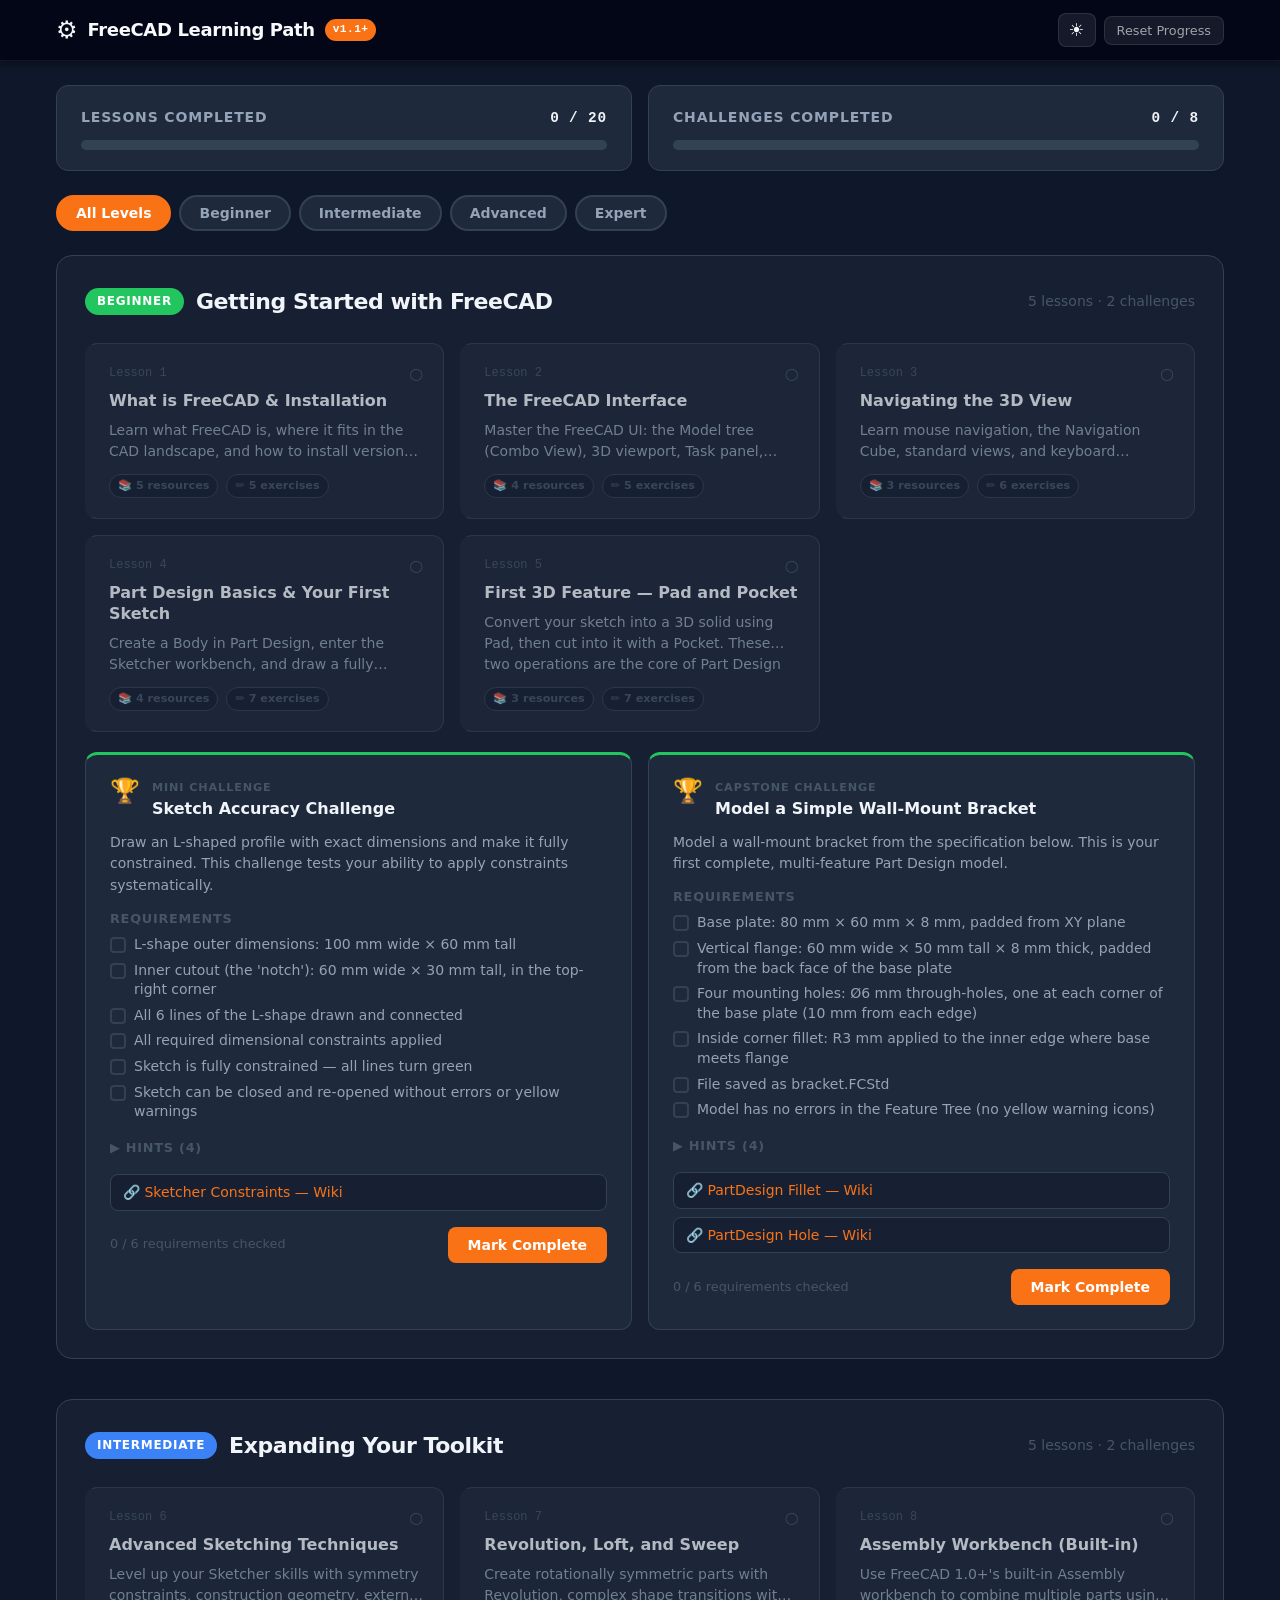
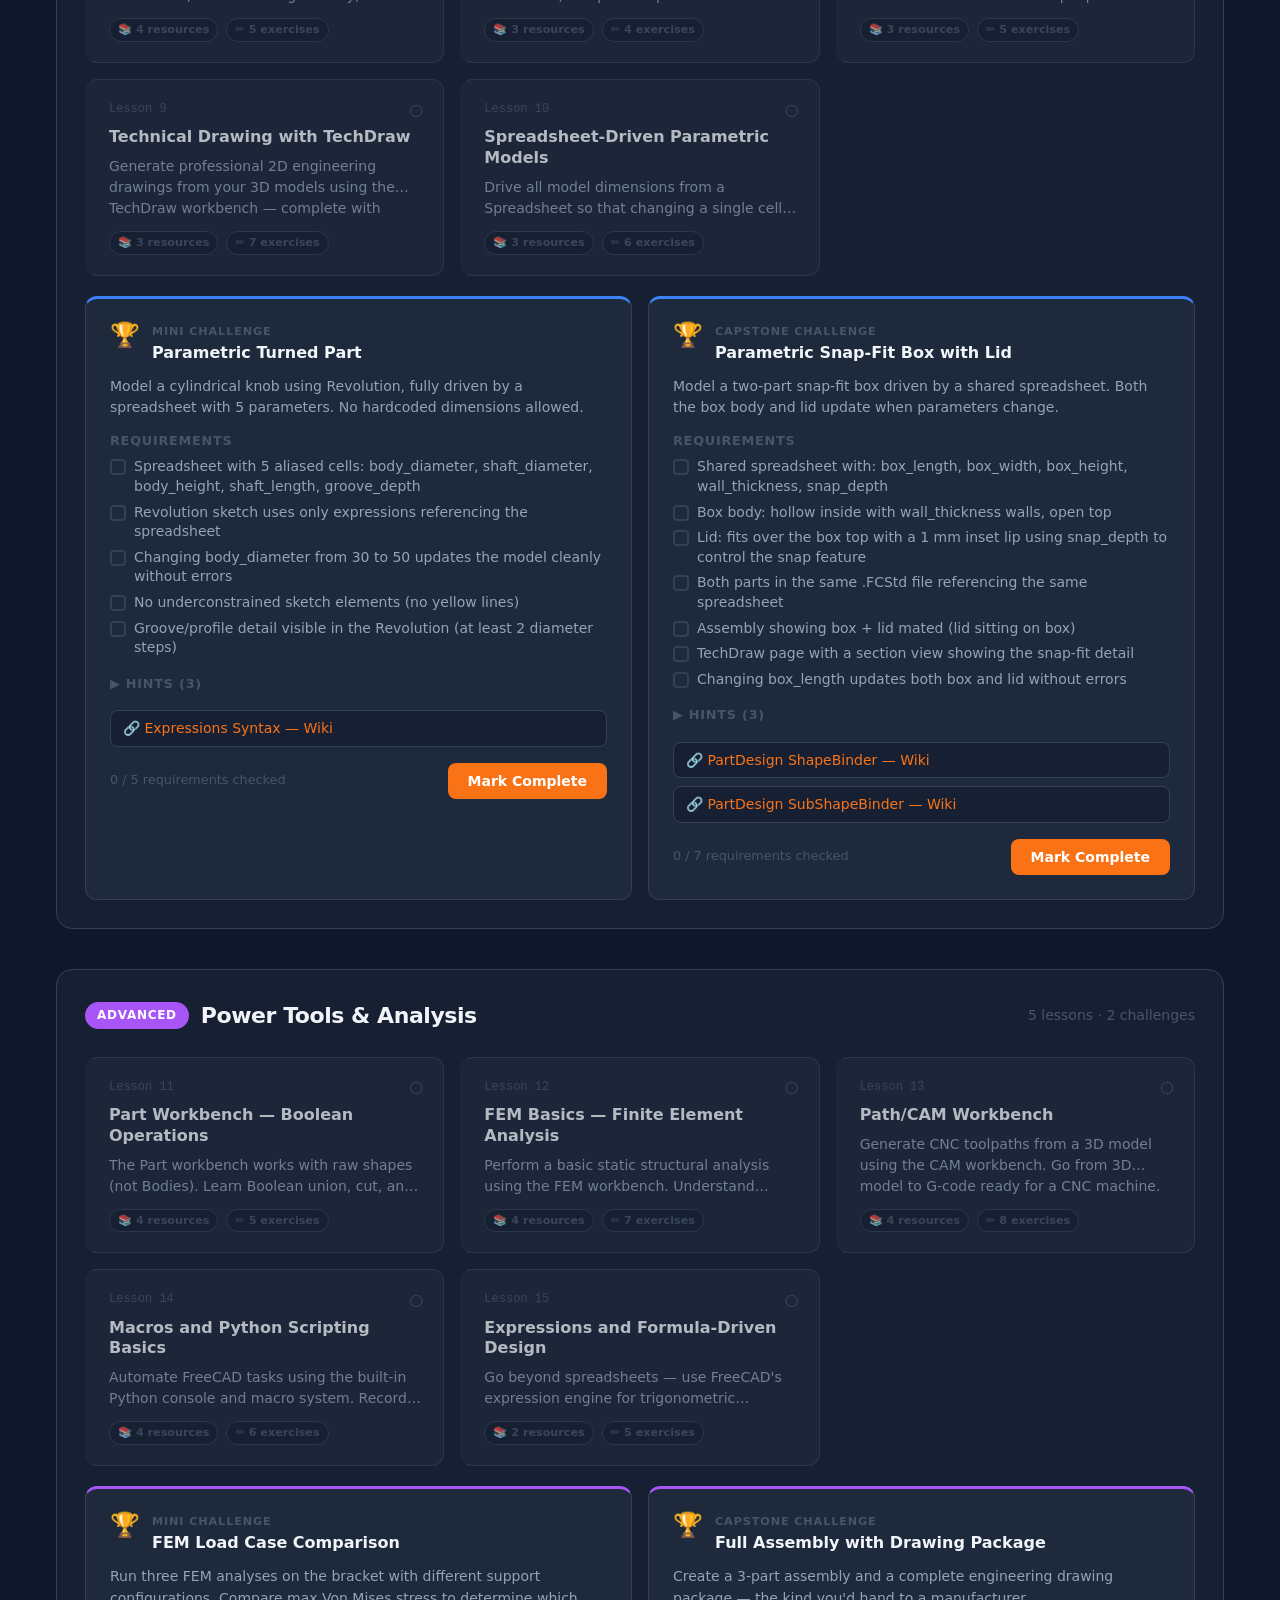
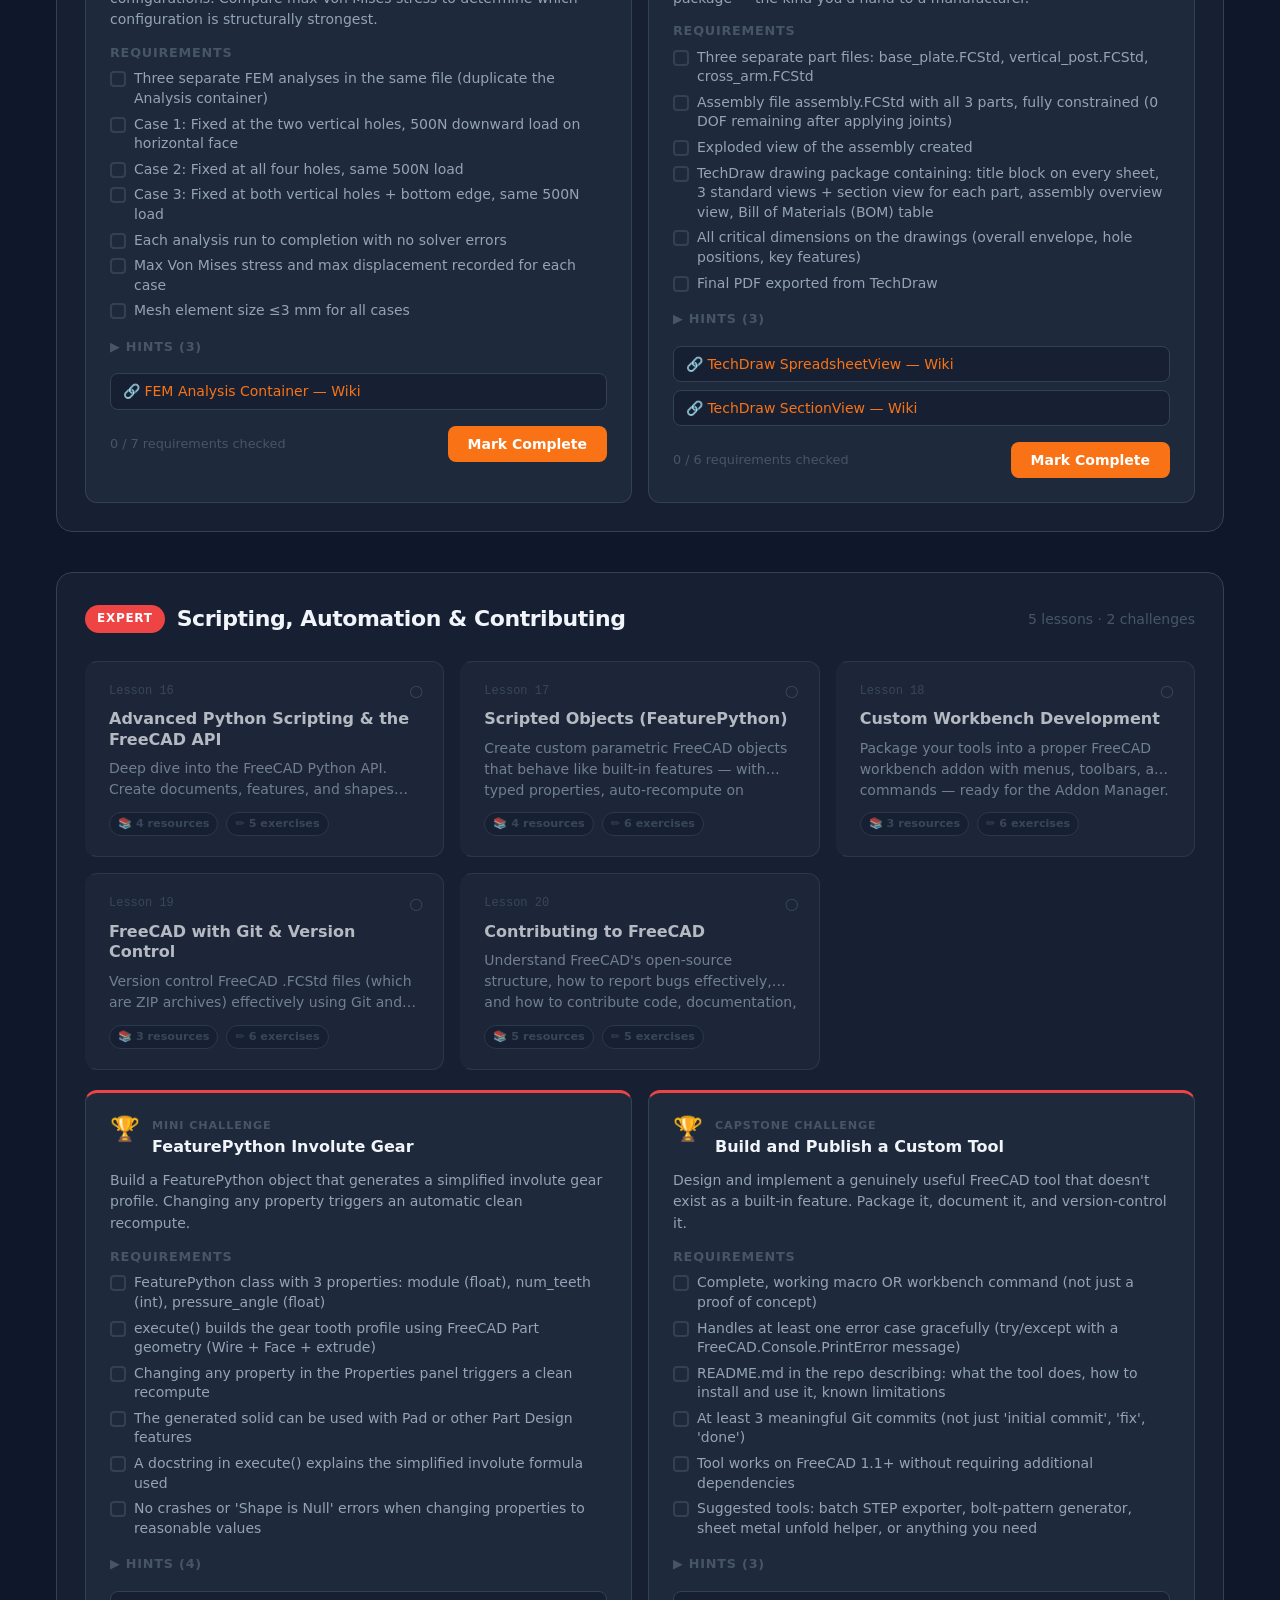
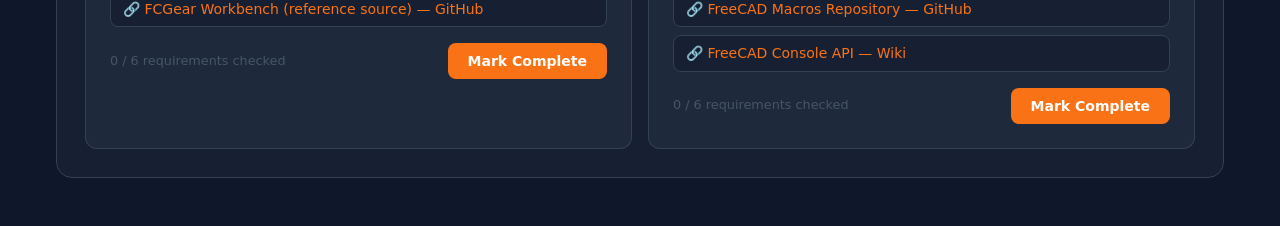
==== commit 415968f8: "refactor: split into multi-file architecture, self-host fonts - index.html is now a skeleton only (n" ====
--- a/index.html
+++ b/index.html
@@ -8,900 +8,9 @@
   <meta property="og:description" content="Structured path from beginner to expert for FreeCAD 1.1+. Track lessons, exercises, and challenges.">
   <meta property="og:type" content="website">
   <title>FreeCAD Learning Path</title>
+  <!-- Must run before first paint to avoid theme flash for light-mode users -->
   <script>try{var t=JSON.parse(localStorage.getItem("freecad-lp-v1"));if(t&&t.theme==="light")document.documentElement.setAttribute("data-theme","light");}catch(e){}</script>
-  <link rel="preconnect" href="https://fonts.googleapis.com">
-  <link rel="preconnect" href="https://fonts.gstatic.com" crossorigin>
-  <link rel="preload" as="style" href="https://fonts.googleapis.com/css2?family=Inter:wght@400;500;600;700&family=JetBrains+Mono:wght@400;500&display=swap" onload="this.rel='stylesheet'">
-  <noscript><link href="https://fonts.googleapis.com/css2?family=Inter:wght@400;500;600;700&family=JetBrains+Mono:wght@400;500&display=swap" rel="stylesheet"></noscript>
-  <style>
-    /* =====================================================================
-       DESIGN TOKENS
-    ===================================================================== */
-    :root {
-      --color-primary: #f97316;
-      --color-primary-hover: #ea6b0a;
-      --color-primary-dim: rgba(249,115,22,0.12);
-
-      --bg-page: #f8fafc;
-      --bg-card: #ffffff;
-      --bg-card-hover: #f1f5f9;
-      --bg-header: #1e293b;
-      --bg-modal: #ffffff;
-      --bg-overlay: rgba(0,0,0,0.55);
-      --bg-level-section: #f1f5f9;
-
-      --text-primary: #0f172a;
-      --text-secondary: #475569;
-      --text-muted: #94a3b8;
-      --text-on-dark: #f8fafc;
-
-      --border: #e2e8f0;
-      --border-focus: #f97316;
-
-      --level-beginner: #22c55e;
-      --level-intermediate: #3b82f6;
-      --level-advanced: #a855f7;
-      --level-expert: #ef4444;
-
-      --level-beginner-dim: rgba(34,197,94,0.12);
-      --level-intermediate-dim: rgba(59,130,246,0.12);
-      --level-advanced-dim: rgba(168,85,247,0.12);
-      --level-expert-dim: rgba(239,68,68,0.12);
-
-      --status-locked: #94a3b8;
-      --status-progress: #f97316;
-      --status-complete: #22c55e;
-
-      --progress-track: #e2e8f0;
-      --progress-lesson: #f97316;
-      --progress-challenge: #3b82f6;
-
-      --font-body: 'Inter', system-ui, -apple-system, sans-serif;
-      --font-mono: 'JetBrains Mono', 'Courier New', monospace;
-
-      --radius-sm: 4px;
-      --radius-md: 8px;
-      --radius-lg: 12px;
-      --radius-xl: 16px;
-      --radius-full: 9999px;
-
-      --shadow-sm: 0 1px 2px rgba(0,0,0,0.05);
-      --shadow-md: 0 4px 6px rgba(0,0,0,0.07), 0 2px 4px rgba(0,0,0,0.05);
-      --shadow-lg: 0 10px 15px rgba(0,0,0,0.10), 0 4px 6px rgba(0,0,0,0.05);
-      --shadow-modal: 0 25px 50px rgba(0,0,0,0.25);
-
-      --transition-fast: 150ms ease;
-      --transition-base: 250ms ease;
-      --transition-slow: 400ms cubic-bezier(0.4,0,0.2,1);
-    }
-
-    [data-theme="dark"] {
-      --bg-page: #0f172a;
-      --bg-card: #1e293b;
-      --bg-card-hover: #263348;
-      --bg-header: #020617;
-      --bg-modal: #1e293b;
-      --bg-overlay: rgba(0,0,0,0.72);
-      --bg-level-section: #172033;
-
-      --text-primary: #f1f5f9;
-      --text-secondary: #94a3b8;
-      --text-muted: #475569;
-
-      --border: #334155;
-      --progress-track: #334155;
-
-      --shadow-md: 0 4px 6px rgba(0,0,0,0.30);
-      --shadow-lg: 0 10px 15px rgba(0,0,0,0.40);
-      --shadow-modal: 0 25px 50px rgba(0,0,0,0.60);
-    }
-
-    /* =====================================================================
-       RESET & BASE
-    ===================================================================== */
-    *, *::before, *::after { box-sizing: border-box; margin: 0; padding: 0; }
-
-    html { scroll-behavior: smooth; }
-
-    body {
-      font-family: var(--font-body);
-      font-size: 1rem;
-      line-height: 1.6;
-      color: var(--text-primary);
-      background: var(--bg-page);
-      transition: background var(--transition-base), color var(--transition-base);
-      min-height: 100vh;
-    }
-
-    body.modal-open { overflow: hidden; }
-
-    a {
-      color: var(--color-primary);
-      text-decoration: none;
-    }
-    a:hover { text-decoration: underline; }
-
-    ul, ol { padding-left: 1.25rem; }
-
-    button {
-      cursor: pointer;
-      font-family: var(--font-body);
-      border: none;
-      background: none;
-    }
-
-    /* =====================================================================
-       LAYOUT WRAPPER
-    ===================================================================== */
-    .page-wrap {
-      max-width: 1200px;
-      margin: 0 auto;
-      padding: 0 16px;
-    }
-
-    /* =====================================================================
-       HEADER
-    ===================================================================== */
-    .site-header {
-      background: var(--bg-header);
-      position: sticky;
-      top: 0;
-      z-index: 100;
-      border-bottom: 1px solid rgba(255,255,255,0.06);
-      box-shadow: var(--shadow-md);
-    }
-
-    .header-inner {
-      max-width: 1200px;
-      margin: 0 auto;
-      padding: 0 16px;
-      height: 60px;
-      display: flex;
-      align-items: center;
-      justify-content: space-between;
-      gap: 16px;
-    }
-
-    .brand {
-      display: flex;
-      align-items: center;
-      gap: 10px;
-    }
-
-    .brand-icon {
-      font-size: 1.5rem;
-      line-height: 1;
-    }
-
-    .brand-title {
-      font-size: 1.125rem;
-      font-weight: 700;
-      color: var(--text-on-dark);
-      letter-spacing: -0.02em;
-    }
-
-    .version-badge {
-      background: var(--color-primary);
-      color: #fff;
-      font-size: 0.7rem;
-      font-weight: 700;
-      padding: 2px 8px;
-      border-radius: var(--radius-full);
-      letter-spacing: 0.04em;
-      font-family: var(--font-mono);
-    }
-
-    .header-controls {
-      display: flex;
-      align-items: center;
-      gap: 8px;
-    }
-
-    .btn-icon {
-      background: rgba(255,255,255,0.08);
-      color: var(--text-on-dark);
-      border-radius: var(--radius-md);
-      padding: 6px 12px;
-      font-size: 0.875rem;
-      font-weight: 500;
-      transition: background var(--transition-fast);
-      border: 1px solid rgba(255,255,255,0.1);
-    }
-
-    .btn-icon:hover { background: rgba(255,255,255,0.15); }
-
-    #themeToggle { font-size: 1.1rem; padding: 6px 10px; }
-
-    #resetProgress {
-      font-size: 0.8rem;
-      color: rgba(255,255,255,0.6);
-    }
-    #resetProgress:hover { color: #ef4444; background: rgba(239,68,68,0.12); }
-
-    /* =====================================================================
-       PROGRESS DASHBOARD
-    ===================================================================== */
-    .progress-dashboard {
-      max-width: 1200px;
-      margin: 24px auto 0;
-      padding: 0 16px;
-      display: grid;
-      grid-template-columns: 1fr 1fr;
-      gap: 16px;
-    }
-
-    .progress-card {
-      background: var(--bg-card);
-      border: 1px solid var(--border);
-      border-radius: var(--radius-lg);
-      padding: 20px 24px;
-      box-shadow: var(--shadow-sm);
-      transition: background var(--transition-base), border-color var(--transition-base);
-    }
-
-    .progress-label {
-      display: flex;
-      justify-content: space-between;
-      align-items: baseline;
-      margin-bottom: 10px;
-      font-size: 0.875rem;
-      font-weight: 600;
-      color: var(--text-secondary);
-      text-transform: uppercase;
-      letter-spacing: 0.06em;
-    }
-
-    .progress-count {
-      font-family: var(--font-mono);
-      font-size: 0.9rem;
-      color: var(--text-primary);
-      font-weight: 700;
-    }
-
-    .progress-track {
-      background: var(--progress-track);
-      border-radius: var(--radius-full);
-      height: 10px;
-      overflow: hidden;
-    }
-
-    .progress-fill {
-      height: 100%;
-      border-radius: var(--radius-full);
-      background: linear-gradient(90deg, #f97316, #fb923c);
-      width: 0%;
-      transition: width var(--transition-slow);
-    }
-
-    .progress-fill--challenge {
-      background: linear-gradient(90deg, #3b82f6, #60a5fa);
-    }
-
-    .congrats-banner {
-      grid-column: 1 / -1;
-      background: linear-gradient(135deg, #f97316, #a855f7);
-      color: #fff;
-      border-radius: var(--radius-lg);
-      padding: 16px 24px;
-      text-align: center;
-      font-weight: 600;
-      font-size: 1rem;
-      letter-spacing: 0.01em;
-    }
-
-    /* =====================================================================
-       LEVEL NAV
-    ===================================================================== */
-    .level-nav {
-      max-width: 1200px;
-      margin: 24px auto 0;
-      padding: 0 16px;
-      display: flex;
-      gap: 8px;
-      flex-wrap: wrap;
-    }
-
-    .level-btn {
-      padding: 8px 18px;
-      border-radius: var(--radius-full);
-      font-size: 0.875rem;
-      font-weight: 600;
-      border: 2px solid var(--border);
-      color: var(--text-secondary);
-      background: var(--bg-card);
-      transition: all var(--transition-fast);
-    }
-
-    .level-btn:hover {
-      border-color: var(--color-primary);
-      color: var(--color-primary);
-    }
-
-    .level-btn.active {
-      background: var(--color-primary);
-      border-color: var(--color-primary);
-      color: #fff;
-    }
-
-    .level-btn[data-level="beginner"].active    { background: var(--level-beginner);      border-color: var(--level-beginner); }
-    .level-btn[data-level="intermediate"].active { background: var(--level-intermediate); border-color: var(--level-intermediate); }
-    .level-btn[data-level="advanced"].active    { background: var(--level-advanced);      border-color: var(--level-advanced); }
-    .level-btn[data-level="expert"].active      { background: var(--level-expert);        border-color: var(--level-expert); }
-
-    /* =====================================================================
-       LEARNING PATH — SECTIONS
-    ===================================================================== */
-    #learningPath {
-      max-width: 1200px;
-      margin: 24px auto 48px;
-      padding: 0 16px;
-      display: flex;
-      flex-direction: column;
-      gap: 40px;
-    }
-
-    .level-section {
-      background: var(--bg-level-section);
-      border: 1px solid var(--border);
-      border-radius: var(--radius-xl);
-      padding: 28px;
-      transition: background var(--transition-base);
-    }
-
-    .level-header {
-      display: flex;
-      align-items: center;
-      gap: 12px;
-      margin-bottom: 24px;
-      flex-wrap: wrap;
-    }
-
-    .level-pill {
-      padding: 4px 12px;
-      border-radius: var(--radius-full);
-      font-size: 0.75rem;
-      font-weight: 700;
-      letter-spacing: 0.06em;
-      text-transform: uppercase;
-      color: #fff;
-    }
-
-    .level-pill--beginner    { background: var(--level-beginner); }
-    .level-pill--intermediate { background: var(--level-intermediate); }
-    .level-pill--advanced    { background: var(--level-advanced); }
-    .level-pill--expert      { background: var(--level-expert); }
-
-    .level-title {
-      font-size: 1.375rem;
-      font-weight: 700;
-      color: var(--text-primary);
-      letter-spacing: -0.02em;
-    }
-
-    .level-subtitle {
-      font-size: 0.875rem;
-      color: var(--text-muted);
-      margin-left: auto;
-    }
-
-    /* =====================================================================
-       LESSONS GRID
-    ===================================================================== */
-    .lessons-grid {
-      display: grid;
-      grid-template-columns: repeat(auto-fill, minmax(290px, 1fr));
-      gap: 16px;
-      margin-bottom: 20px;
-    }
-
-    /* =====================================================================
-       LESSON CARD
-    ===================================================================== */
-    .lesson-card {
-      background: var(--bg-card);
-      border: 1px solid var(--border);
-      border-radius: var(--radius-lg);
-      padding: 20px;
-      cursor: pointer;
-      position: relative;
-      transition: transform var(--transition-fast), box-shadow var(--transition-fast), background var(--transition-base), border-color var(--transition-base);
-      display: flex;
-      flex-direction: column;
-      gap: 8px;
-      border-left: 4px solid transparent;
-    }
-
-    .lesson-card:hover {
-      transform: translateY(-2px);
-      box-shadow: var(--shadow-lg);
-      background: var(--bg-card-hover);
-    }
-
-    .lesson-card[data-status="complete"] {
-      border-left-color: var(--status-complete);
-    }
-
-    .lesson-card[data-status="in-progress"] {
-      border-left-color: var(--status-progress);
-    }
-
-    .lesson-card[data-status="locked"] {
-      opacity: 0.72;
-    }
-
-    .card-top {
-      display: flex;
-      justify-content: space-between;
-      align-items: center;
-    }
-
-    .card-num {
-      font-family: var(--font-mono);
-      font-size: 0.75rem;
-      color: var(--text-muted);
-      font-weight: 500;
-    }
-
-    .card-status-icon {
-      font-size: 1rem;
-      line-height: 1;
-    }
-
-    .card-title {
-      font-size: 1rem;
-      font-weight: 600;
-      color: var(--text-primary);
-      line-height: 1.3;
-    }
-
-    .card-desc {
-      font-size: 0.875rem;
-      color: var(--text-secondary);
-      display: -webkit-box;
-      -webkit-line-clamp: 2;
-      -webkit-box-orient: vertical;
-      overflow: hidden;
-      line-height: 1.5;
-      flex: 1;
-    }
-
-    .card-meta {
-      display: flex;
-      gap: 8px;
-      margin-top: 4px;
-    }
-
-    .card-badge {
-      font-size: 0.7rem;
-      font-weight: 600;
-      padding: 2px 8px;
-      border-radius: var(--radius-full);
-      background: var(--bg-level-section);
-      color: var(--text-muted);
-      border: 1px solid var(--border);
-    }
-
-    /* =====================================================================
-       CHALLENGE CARD
-    ===================================================================== */
-    .challenge-cards {
-      display: grid;
-      grid-template-columns: repeat(auto-fill, minmax(400px, 1fr));
-      gap: 16px;
-    }
-
-    .challenge-card {
-      background: var(--bg-card);
-      border: 1px solid var(--border);
-      border-radius: var(--radius-lg);
-      padding: 24px;
-      border-top: 3px solid;
-      transition: background var(--transition-base), border-color var(--transition-base);
-      display: flex;
-      flex-direction: column;
-      gap: 12px;
-    }
-
-    .challenge-card--beginner    { border-top-color: var(--level-beginner); }
-    .challenge-card--intermediate { border-top-color: var(--level-intermediate); }
-    .challenge-card--advanced    { border-top-color: var(--level-advanced); }
-    .challenge-card--expert      { border-top-color: var(--level-expert); }
-
-    .challenge-card-header {
-      display: flex;
-      align-items: flex-start;
-      gap: 12px;
-    }
-
-    .challenge-icon {
-      font-size: 1.5rem;
-      line-height: 1;
-      flex-shrink: 0;
-    }
-
-    .challenge-type-label {
-      font-size: 0.7rem;
-      font-weight: 700;
-      text-transform: uppercase;
-      letter-spacing: 0.08em;
-      color: var(--text-muted);
-      margin-bottom: 2px;
-    }
-
-    .challenge-title {
-      font-size: 1rem;
-      font-weight: 700;
-      color: var(--text-primary);
-      line-height: 1.3;
-    }
-
-    .challenge-desc {
-      font-size: 0.875rem;
-      color: var(--text-secondary);
-      line-height: 1.55;
-    }
-
-    .challenge-requirements {
-      font-size: 0.875rem;
-      color: var(--text-secondary);
-      display: flex;
-      flex-direction: column;
-      gap: 6px;
-    }
-
-    .challenge-req-item {
-      display: flex;
-      align-items: flex-start;
-      gap: 8px;
-      cursor: pointer;
-      line-height: 1.4;
-    }
-
-    .req-checkbox {
-      width: 16px;
-      height: 16px;
-      border: 2px solid var(--border);
-      border-radius: var(--radius-sm);
-      flex-shrink: 0;
-      margin-top: 2px;
-      display: flex;
-      align-items: center;
-      justify-content: center;
-      font-size: 0.65rem;
-      transition: all var(--transition-fast);
-    }
-
-    .req-checkbox.checked {
-      background: var(--status-complete);
-      border-color: var(--status-complete);
-      color: #fff;
-    }
-
-    .challenge-card-footer {
-      display: flex;
-      align-items: center;
-      justify-content: space-between;
-      gap: 12px;
-      margin-top: 4px;
-      flex-wrap: wrap;
-    }
-
-    .challenge-status {
-      font-size: 0.8rem;
-      color: var(--text-muted);
-      font-weight: 500;
-    }
-
-    .challenge-status.done {
-      color: var(--status-complete);
-      font-weight: 700;
-    }
-
-    .btn-challenge-complete {
-      padding: 8px 18px;
-      border-radius: var(--radius-md);
-      font-size: 0.875rem;
-      font-weight: 600;
-      background: var(--color-primary);
-      color: #fff;
-      transition: all var(--transition-fast);
-      border: 2px solid transparent;
-    }
-
-    .btn-challenge-complete:hover {
-      background: var(--color-primary-hover);
-      transform: translateY(-1px);
-    }
-
-    .btn-challenge-complete.completed {
-      background: transparent;
-      border-color: var(--status-complete);
-      color: var(--status-complete);
-      cursor: default;
-    }
-
-    .btn-challenge-complete.completed:hover {
-      transform: none;
-    }
-
-    /* =====================================================================
-       MODAL
-    ===================================================================== */
-    .modal-overlay {
-      position: fixed;
-      inset: 0;
-      background: var(--bg-overlay);
-      z-index: 200;
-      display: flex;
-      align-items: center;
-      justify-content: center;
-      padding: 16px;
-      backdrop-filter: blur(4px);
-      animation: overlayIn var(--transition-base) ease;
-    }
-
-    @keyframes overlayIn {
-      from { opacity: 0; }
-      to   { opacity: 1; }
-    }
-
-    .modal-overlay[hidden] { display: none; }
-
-    .modal {
-      background: var(--bg-modal);
-      border: 1px solid var(--border);
-      border-radius: var(--radius-xl);
-      max-width: 680px;
-      width: 100%;
-      max-height: 88vh;
-      overflow-y: auto;
-      box-shadow: var(--shadow-modal);
-      animation: modalIn var(--transition-base) ease;
-      transition: background var(--transition-base);
-    }
-
-    @keyframes modalIn {
-      from { transform: translateY(16px); opacity: 0; }
-      to   { transform: translateY(0);    opacity: 1; }
-    }
-
-    .modal-header {
-      display: flex;
-      align-items: center;
-      justify-content: space-between;
-      padding: 20px 24px 0;
-    }
-
-    .modal-meta {
-      display: flex;
-      align-items: center;
-      gap: 8px;
-    }
-
-    .modal-level-pill {
-      font-size: 0.7rem;
-      font-weight: 700;
-      letter-spacing: 0.06em;
-      text-transform: uppercase;
-      padding: 3px 10px;
-      border-radius: var(--radius-full);
-      color: #fff;
-    }
-
-    .modal-lesson-num {
-      font-family: var(--font-mono);
-      font-size: 0.75rem;
-      color: var(--text-muted);
-    }
-
-    .modal-close {
-      width: 32px;
-      height: 32px;
-      border-radius: var(--radius-md);
-      font-size: 1rem;
-      color: var(--text-muted);
-      background: var(--bg-level-section);
-      border: 1px solid var(--border);
-      transition: all var(--transition-fast);
-      display: flex;
-      align-items: center;
-      justify-content: center;
-    }
-
-    .modal-close:hover {
-      background: #ef4444;
-      color: #fff;
-      border-color: #ef4444;
-    }
-
-    .modal-title {
-      padding: 16px 24px 0;
-      font-size: 1.375rem;
-      font-weight: 700;
-      color: var(--text-primary);
-      line-height: 1.25;
-      letter-spacing: -0.02em;
-    }
-
-    .modal-description {
-      padding: 10px 24px 0;
-      font-size: 0.9375rem;
-      color: var(--text-secondary);
-      line-height: 1.65;
-    }
-
-    .modal-section {
-      padding: 20px 24px 0;
-    }
-
-    .modal-section h3 {
-      font-size: 0.8rem;
-      font-weight: 700;
-      text-transform: uppercase;
-      letter-spacing: 0.08em;
-      color: var(--text-muted);
-      margin-bottom: 12px;
-    }
-
-    .modal-section ul,
-    .modal-section ol {
-      display: flex;
-      flex-direction: column;
-      gap: 8px;
-    }
-
-    .modal-section li {
-      font-size: 0.9rem;
-      color: var(--text-secondary);
-      line-height: 1.55;
-    }
-
-    .resource-link {
-      display: inline-flex;
-      align-items: center;
-      gap: 6px;
-      padding: 6px 12px;
-      background: var(--bg-level-section);
-      border: 1px solid var(--border);
-      border-radius: var(--radius-md);
-      font-size: 0.875rem;
-      font-weight: 500;
-      color: var(--color-primary);
-      text-decoration: none;
-      transition: all var(--transition-fast);
-    }
-
-    .resource-link:hover {
-      background: var(--color-primary-dim);
-      border-color: var(--color-primary);
-      text-decoration: none;
-    }
-
-    .resources-list {
-      display: flex;
-      flex-direction: column;
-      gap: 8px;
-      padding-left: 0 !important;
-      list-style: none !important;
-    }
-
-    .modal-footer {
-      padding: 20px 24px 24px;
-      display: flex;
-      gap: 10px;
-      align-items: center;
-      flex-wrap: wrap;
-      border-top: 1px solid var(--border);
-      margin-top: 24px;
-    }
-
-    .btn-complete {
-      padding: 10px 20px;
-      border-radius: var(--radius-md);
-      font-size: 0.875rem;
-      font-weight: 700;
-      background: var(--color-primary);
-      color: #fff;
-      transition: all var(--transition-fast);
-      margin-right: auto;
-    }
-
-    .btn-complete:hover { background: var(--color-primary-hover); }
-
-    .btn-complete.completed {
-      background: transparent;
-      border: 2px solid var(--status-complete);
-      color: var(--status-complete);
-    }
-
-    .btn-complete.completed:hover { background: rgba(34,197,94,0.1); }
-
-    .btn-nav {
-      padding: 10px 16px;
-      border-radius: var(--radius-md);
-      font-size: 0.875rem;
-      font-weight: 600;
-      border: 2px solid var(--border);
-      color: var(--text-secondary);
-      background: var(--bg-card);
-      transition: all var(--transition-fast);
-    }
-
-    .btn-nav:hover:not(:disabled) {
-      border-color: var(--color-primary);
-      color: var(--color-primary);
-    }
-
-    .btn-nav:disabled {
-      opacity: 0.3;
-      cursor: not-allowed;
-    }
-
-    /* =====================================================================
-       TOAST
-    ===================================================================== */
-    .toast {
-      position: fixed;
-      bottom: 24px;
-      right: 24px;
-      z-index: 300;
-      background: var(--bg-header);
-      color: var(--text-on-dark);
-      padding: 12px 20px;
-      border-radius: var(--radius-lg);
-      font-size: 0.875rem;
-      font-weight: 600;
-      box-shadow: var(--shadow-lg);
-      border: 1px solid rgba(255,255,255,0.1);
-      transform: translateY(80px);
-      opacity: 0;
-      transition: transform var(--transition-base), opacity var(--transition-base);
-      pointer-events: none;
-      max-width: 320px;
-    }
-
-    .toast.toast--visible {
-      transform: translateY(0);
-      opacity: 1;
-    }
-
-    /* =====================================================================
-       EMPTY STATE
-    ===================================================================== */
-    .empty-state {
-      text-align: center;
-      padding: 48px 24px;
-      color: var(--text-muted);
-      font-size: 0.9rem;
-    }
-
-    /* =====================================================================
-       RESPONSIVE
-    ===================================================================== */
-    @media (max-width: 768px) {
-      .progress-dashboard { grid-template-columns: 1fr 1fr; }
-      .lessons-grid { grid-template-columns: repeat(auto-fill, minmax(240px, 1fr)); }
-      .challenge-cards { grid-template-columns: 1fr; }
-      .modal { max-height: 92vh; border-radius: var(--radius-lg) var(--radius-lg) 0 0; align-self: flex-end; margin-top: auto; }
-      .modal-overlay { align-items: flex-end; padding: 0; }
-      .level-subtitle { display: none; }
-      .brand-title { font-size: 1rem; }
-    }
-
-    @media (max-width: 560px) {
-      .progress-dashboard { grid-template-columns: 1fr; }
-      .header-inner { height: 52px; }
-      .brand-title { display: none; }
-      .lessons-grid { grid-template-columns: 1fr; }
-      .level-section { padding: 20px 16px; }
-    }
-
-    @media print {
-      .site-header, .level-nav, .modal-overlay, .toast, #resetProgress, #themeToggle { display: none !important; }
-      .lessons-grid { grid-template-columns: 1fr 1fr; }
-      .lesson-card { break-inside: avoid; }
-    }
-  </style>
+  <link rel="stylesheet" href="assets/css/style.css">
 </head>
 <body>
 
@@ -989,1313 +98,8 @@
   <!-- TOAST -->
   <div class="toast" id="toast" aria-live="polite" aria-atomic="true"></div>
 
-  <script>
-    /* =====================================================================
-       DATA — All content lives here
-    ===================================================================== */
-    const DATA = {
-      levels: [
-        {
-          id: "beginner",
-          title: "Beginner",
-          subtitle: "Getting Started with FreeCAD",
-          color: "#22c55e",
-          lessons: [
-            {
-              id: "b1", levelId: "beginner", num: 1,
-              title: "What is FreeCAD & Installation",
-              description: "Learn what FreeCAD is, where it fits in the CAD landscape, and how to install version 1.1+ on your operating system.",
-              objectives: [
-                "Understand what parametric, history-based CAD means",
-                "Learn why FreeCAD is a powerful open-source alternative",
-                "Install FreeCAD 1.1+ on Windows, macOS, or Linux",
-                "Launch FreeCAD and identify the Start workbench"
-              ],
-              resources: [
-                { label: "FreeCAD Official Website", url: "https://www.freecad.org/" },
-                { label: "About FreeCAD — Wiki", url: "https://wiki.freecad.org/About_FreeCAD" },
-                { label: "Installing on Windows — Wiki", url: "https://wiki.freecad.org/Installing_on_Windows" },
-                { label: "Installing on Linux — Wiki", url: "https://wiki.freecad.org/Installing_on_Linux" },
-                { label: "FreeCAD 1.0 Release Notes — Wiki", url: "https://wiki.freecad.org/Release_notes_1.0" }
-              ],
-              exercises: [
-                "Download and install FreeCAD 1.1+ from freecad.org/downloads",
-                "Open FreeCAD and take note of the default Start workbench layout",
-                "Click the workbench dropdown in the toolbar and browse through the list of available workbenches",
-                "Switch to the Part Design workbench — notice how the toolbar and menus change",
-                "Create a new empty document: File → New"
-              ]
-            },
-            {
-              id: "b2", levelId: "beginner", num: 2,
-              title: "The FreeCAD Interface",
-              description: "Master the FreeCAD UI: the Model tree (Combo View), 3D viewport, Task panel, status bar, and the workbench system.",
-              objectives: [
-                "Identify each panel in the 3-panel default layout",
-                "Understand the difference between the Model tab and Tasks tab in the Combo View",
-                "Switch between workbenches and understand what changes",
-                "Read the status bar for context-sensitive hints",
-                "Customize basic UI preferences"
-              ],
-              resources: [
-                { label: "Interface Overview — Wiki", url: "https://wiki.freecad.org/Interface" },
-                { label: "Workbenches — Wiki", url: "https://wiki.freecad.org/Workbenches" },
-                { label: "Combo View — Wiki", url: "https://wiki.freecad.org/Combo_view" },
-                { label: "3D View — Wiki", url: "https://wiki.freecad.org/3D_view" }
-              ],
-              exercises: [
-                "Identify the Combo View (left panel), 3D View (center), and Property View (lower left)",
-                "Open a new document, switch to Part Design workbench, then back to Part workbench — observe toolbar changes",
-                "Right-click the toolbar area to toggle different toolbars on/off",
-                "Open Preferences (Edit → Preferences) and explore the General and Display sections",
-                "Reset the interface to default: View → Standard Views → Home"
-              ]
-            },
-            {
-              id: "b3", levelId: "beginner", num: 3,
-              title: "Navigating the 3D View",
-              description: "Learn mouse navigation, the Navigation Cube, standard views, and keyboard shortcuts for moving around your 3D model.",
-              objectives: [
-                "Rotate, pan, and zoom using the mouse",
-                "Use numpad keys 1–9 for standard orthographic views",
-                "Use the Navigation Cube to orient the view",
-                "Change the navigation style to suit your preference (CAD, Blender, etc.)",
-                "Fit the view to selected objects"
-              ],
-              resources: [
-                { label: "Mouse Navigation — Wiki", url: "https://wiki.freecad.org/Mouse_navigation" },
-                { label: "Navigation Cube — Wiki", url: "https://wiki.freecad.org/Navigation_Cube" },
-                { label: "Standard Views — Wiki", url: "https://wiki.freecad.org/Std_View_Menu" }
-              ],
-              exercises: [
-                "Create a simple Part Box (Part workbench → Part menu → Box) as a navigation target",
-                "Practice: middle-mouse-button rotate, middle-mouse pan, scroll to zoom",
-                "Press numpad 1, 3, 7 to switch between Front, Right, and Top views",
-                "Press numpad 0 for perspective view, V then O for orthographic",
-                "Change navigation style: Edit → Preferences → Display → Navigation → Navigation style → try 'Blender', then switch back to 'CAD'",
-                "Press V then F (or numpad .) to fit the selected object to the viewport"
-              ]
-            },
-            {
-              id: "b4", levelId: "beginner", num: 4,
-              title: "Part Design Basics & Your First Sketch",
-              description: "Create a Body in Part Design, enter the Sketcher workbench, and draw a fully constrained sketch using lines, arcs, and dimensional constraints.",
-              objectives: [
-                "Create a new Body in Part Design — the container for all features",
-                "Attach a Sketch to a reference plane (XY, XZ, YZ)",
-                "Draw a closed profile using the Line and Arc tools",
-                "Apply geometric constraints (Horizontal, Vertical, Coincident, Equal)",
-                "Apply dimensional constraints (Fix Distance, Fix Radius)",
-                "Understand 'fully constrained' (green) vs. under-constrained (white/yellow)"
-              ],
-              resources: [
-                { label: "Part Design Workbench — Wiki", url: "https://wiki.freecad.org/PartDesign_Workbench" },
-                { label: "Sketcher Workbench — Wiki", url: "https://wiki.freecad.org/Sketcher_Workbench" },
-                { label: "PartDesign Body — Wiki", url: "https://wiki.freecad.org/PartDesign_Body" },
-                { label: "Basic Sketcher Tutorial — Wiki", url: "https://wiki.freecad.org/Basic_Sketcher_Tutorial" }
-              ],
-              exercises: [
-                "Switch to Part Design workbench; create a new Body via Part Design → Body",
-                "Click 'Create Sketch' and select the XY_Plane",
-                "Draw a rectangle using Sketcher → Rectangle (or the R shortcut) — any size",
-                "Apply Sketch → Constrain horizontal distance: set width to 80 mm",
-                "Apply Sketch → Constrain vertical distance: set height to 50 mm",
-                "Apply Sketch → Fix point to fix the bottom-left corner to the origin (x=0, y=0)",
-                "Verify all lines turn green (fully constrained), then close the Sketcher"
-              ]
-            },
-            {
-              id: "b5", levelId: "beginner", num: 5,
-              title: "First 3D Feature — Pad and Pocket",
-              description: "Convert your sketch into a 3D solid using Pad, then cut into it with a Pocket. These two operations are the core of Part Design modelling.",
-              objectives: [
-                "Pad a sketch to a specified depth to create a solid",
-                "Use Symmetric padding to center the extrusion",
-                "Create a second sketch on an existing face",
-                "Apply a Pocket (cut) through part of the solid",
-                "Examine and understand the Feature Tree"
-              ],
-              resources: [
-                { label: "PartDesign Pad — Wiki", url: "https://wiki.freecad.org/PartDesign_Pad" },
-                { label: "PartDesign Pocket — Wiki", url: "https://wiki.freecad.org/PartDesign_Pocket" },
-                { label: "Basic Part Design Tutorial — Wiki", url: "https://wiki.freecad.org/Basic_Part_Design_Tutorial_019" }
-              ],
-              exercises: [
-                "Select the 80×50mm sketch in the Model tree and click Part Design → Pad",
-                "Set the depth to 20 mm and click OK — you should see a rectangular block",
-                "Click on the top face of the block to select it",
-                "Create a new Sketch on this face; draw a circle with diameter 30 mm centered on the face",
-                "Close the Sketcher, select the circle sketch, and click Part Design → Pocket",
-                "Set depth to 10 mm; experiment with changing it to 'Through All'",
-                "In the Model tree, right-click features to rename them (e.g. 'BasePad', 'HolePocket')"
-              ]
-            }
-          ],
-          challenges: [
-            {
-              id: "bc1",
-              type: "Mini Challenge",
-              title: "Sketch Accuracy Challenge",
-              description: "Draw an L-shaped profile with exact dimensions and make it fully constrained. This challenge tests your ability to apply constraints systematically.",
-              requirements: [
-                "L-shape outer dimensions: 100 mm wide × 60 mm tall",
-                "Inner cutout (the 'notch'): 60 mm wide × 30 mm tall, in the top-right corner",
-                "All 6 lines of the L-shape drawn and connected",
-                "All required dimensional constraints applied",
-                "Sketch is fully constrained — all lines turn green",
-                "Sketch can be closed and re-opened without errors or yellow warnings"
-              ],
-              hints: [
-                "Use the 'Fix Point' constraint on the origin to anchor the sketch",
-                "Draw all 6 lines first, then apply constraints — don't mix drawing and constraining",
-                "Count your degrees of freedom: 6 lines × 2 endpoints = many DOF, but each shared endpoint and constraint removes DOF",
-                "The Sketcher status bar shows remaining DOF — aim for 0"
-              ],
-              resources: [
-                { label: "Sketcher Constraints — Wiki", url: "https://wiki.freecad.org/Sketcher_Workbench#Sketcher_constraints" }
-              ]
-            },
-            {
-              id: "bc2",
-              type: "Capstone Challenge",
-              title: "Model a Simple Wall-Mount Bracket",
-              description: "Model a wall-mount bracket from the specification below. This is your first complete, multi-feature Part Design model.",
-              requirements: [
-                "Base plate: 80 mm × 60 mm × 8 mm, padded from XY plane",
-                "Vertical flange: 60 mm wide × 50 mm tall × 8 mm thick, padded from the back face of the base plate",
-                "Four mounting holes: Ø6 mm through-holes, one at each corner of the base plate (10 mm from each edge)",
-                "Inside corner fillet: R3 mm applied to the inner edge where base meets flange",
-                "File saved as bracket.FCStd",
-                "Model has no errors in the Feature Tree (no yellow warning icons)"
-              ],
-              hints: [
-                "Model the base plate first, then the vertical flange as a second Pad on the back face",
-                "Use a construction geometry rectangle for the hole centerlines to ensure symmetric placement",
-                "The Fillet tool is in the Part Design menu under 'Dress-Up' features",
-                "If the fillet fails, try a smaller radius first (R1mm) to confirm the edge is selected correctly"
-              ],
-              resources: [
-                { label: "PartDesign Fillet — Wiki", url: "https://wiki.freecad.org/PartDesign_Fillet" },
-                { label: "PartDesign Hole — Wiki", url: "https://wiki.freecad.org/PartDesign_Hole" }
-              ]
-            }
-          ]
-        },
-        {
-          id: "intermediate",
-          title: "Intermediate",
-          subtitle: "Expanding Your Toolkit",
-          color: "#3b82f6",
-          lessons: [
-            {
-              id: "i1", levelId: "intermediate", num: 6,
-              title: "Advanced Sketching Techniques",
-              description: "Level up your Sketcher skills with symmetry constraints, construction geometry, external geometry references, and more efficient constraint workflows.",
-              objectives: [
-                "Use the Symmetry constraint to reduce constraint count by up to half",
-                "Toggle lines to Construction mode (dashed) for reference geometry",
-                "Use 'External Geometry' to reference edges from the 3D solid inside a sketch",
-                "Apply Point-On-Object, Equal, and Tangent constraints",
-                "Use sketch arrays and mirroring tools"
-              ],
-              resources: [
-                { label: "Sketcher ToggleConstruction — Wiki", url: "https://wiki.freecad.org/Sketcher_ToggleConstruction" },
-                { label: "Sketcher External — Wiki", url: "https://wiki.freecad.org/Sketcher_External" },
-                { label: "Sketcher Symmetry — Wiki", url: "https://wiki.freecad.org/Sketcher_Symmetry" },
-                { label: "All Sketcher Constraints — Wiki", url: "https://wiki.freecad.org/Sketcher_Workbench#Sketcher_constraints" }
-              ],
-              exercises: [
-                "Open the bracket sketch from the beginner challenge; re-draw the hole pattern using a construction circle as a bolt-circle reference",
-                "Apply a Symmetry constraint across the vertical center axis to constrain both sides with one constraint",
-                "Use External Geometry to reference the outer edge of the solid inside a sketch on the top face",
-                "Create a slot sketch (two semicircles + two lines) using only 4 constraints by exploiting Equal and Symmetric",
-                "Use Sketcher → Tools → Create Carbon Copy to copy an existing sketch into a new one"
-              ]
-            },
-            {
-              id: "i2", levelId: "intermediate", num: 7,
-              title: "Revolution, Loft, and Sweep",
-              description: "Create rotationally symmetric parts with Revolution, complex shape transitions with Loft, and profiles swept along a path with SubShapeBinder/Sweep.",
-              objectives: [
-                "Sketch a half-profile and revolve it 360° (and partial angles)",
-                "Create a Loft between two sketches on parallel planes",
-                "Sweep a profile along a 3D spine path",
-                "Understand when to use each tool vs. Pad"
-              ],
-              resources: [
-                { label: "PartDesign Revolution — Wiki", url: "https://wiki.freecad.org/PartDesign_Revolution" },
-                { label: "PartDesign Additive Loft — Wiki", url: "https://wiki.freecad.org/PartDesign_AdditiveLoft" },
-                { label: "PartDesign Additive Pipe (Sweep) — Wiki", url: "https://wiki.freecad.org/PartDesign_AdditivePipe" }
-              ],
-              exercises: [
-                "Sketch a stepped profile on the YZ plane (a T-shape or stepped shaft profile) and revolve it 360° to create a turned part",
-                "Create a new Body; add two parallel sketches separated by 40 mm (one circle Ø30 mm, one square 30×30 mm); Loft between them",
-                "Model a pipe elbow: create a sketch for the pipe cross-section (circle) and a spine path (a 90° arc); use Additive Pipe",
-                "Experiment with the Revolution 'Angle' parameter — try 180° and 270° revolutions"
-              ]
-            },
-            {
-              id: "i3", levelId: "intermediate", num: 8,
-              title: "Assembly Workbench (Built-in)",
-              description: "Use FreeCAD 1.0+'s built-in Assembly workbench to combine multiple parts using joints. This replaces the need for third-party assembly addons.",
-              objectives: [
-                "Create a new Assembly document",
-                "Insert and position component parts as links",
-                "Apply Fixed, Revolute, Slider, and Ball joints",
-                "Run the assembly solver and resolve constraint conflicts",
-                "Understand the difference between 'Insert Link' and direct insertion"
-              ],
-              resources: [
-                { label: "Assembly Workbench — Wiki", url: "https://wiki.freecad.org/Assembly_Workbench" },
-                { label: "Assembly Joints — Wiki", url: "https://wiki.freecad.org/Assembly_Joints" },
-                { label: "Release Notes 1.0 — Assembly", url: "https://wiki.freecad.org/Release_notes_1.0#Assembly" }
-              ],
-              exercises: [
-                "Create two simple part files: a cylindrical pin (Ø5 mm × 20 mm) and a block with a Ø5.1 mm hole",
-                "Create a new Assembly document; insert both parts as links",
-                "Apply a Fixed joint to the block to anchor it",
-                "Apply a Revolute joint between the pin's cylindrical face and the hole — verify the pin can rotate",
-                "Add a third part and connect it with a Slider joint; verify the assembly solver runs without errors"
-              ]
-            },
-            {
-              id: "i4", levelId: "intermediate", num: 9,
-              title: "Technical Drawing with TechDraw",
-              description: "Generate professional 2D engineering drawings from your 3D models using the TechDraw workbench — complete with views, dimensions, and annotations.",
-              objectives: [
-                "Create a drawing Page using a standard template (A4, A3)",
-                "Insert Front, Top, and Side projected views",
-                "Add a Section view with a custom cutting plane",
-                "Add dimensions (linear, radial, angular) and annotations",
-                "Export the drawing as PDF and SVG"
-              ],
-              resources: [
-                { label: "TechDraw Workbench — Wiki", url: "https://wiki.freecad.org/TechDraw_Workbench" },
-                { label: "Basic TechDraw Tutorial — Wiki", url: "https://wiki.freecad.org/Basic_TechDraw_Tutorial" },
-                { label: "TechDraw Templates — Wiki", url: "https://wiki.freecad.org/TechDraw_Templates" }
-              ],
-              exercises: [
-                "Open the bracket model; switch to TechDraw workbench",
-                "Insert a new Page with an A4 template: TechDraw → New Default",
-                "Insert an orthographic view group (Front + Top + Right) at scale 1:1",
-                "Add a Section view through the center of the bracket showing the pocket depth",
-                "Dimension: overall width, height, hole diameter (Ø6), and pocket depth",
-                "Add a title block annotation with your name and date",
-                "Export as PDF: File → Export → PDF"
-              ]
-            },
-            {
-              id: "i5", levelId: "intermediate", num: 10,
-              title: "Spreadsheet-Driven Parametric Models",
-              description: "Drive all model dimensions from a Spreadsheet so that changing a single cell updates the entire geometry — the foundation of proper parametric design.",
-              objectives: [
-                "Insert a Spreadsheet into a Part Design document",
-                "Name cells with aliases (e.g. 'width', 'height')",
-                "Reference cell aliases in Sketcher dimension fields using expressions",
-                "Understand the FreeCAD expression engine syntax",
-                "Test the parametric model by changing values and watching it update"
-              ],
-              resources: [
-                { label: "Spreadsheet Workbench — Wiki", url: "https://wiki.freecad.org/Spreadsheet_Workbench" },
-                { label: "Expressions — Wiki", url: "https://wiki.freecad.org/Expressions" },
-                { label: "Spreadsheet Tutorial — Wiki", url: "https://wiki.freecad.org/Spreadsheet_tutorial" }
-              ],
-              exercises: [
-                "Open the bracket model; add a Spreadsheet (Spreadsheet → New Spreadsheet)",
-                "In the spreadsheet, create cells: A1=Width (label), B1=80; A2=Height, B2=60; A3=Thickness, B3=8; A4=HoleDiameter, B4=6",
-                "Right-click each B cell → Properties → set Alias to 'width', 'height', 'thickness', 'hole_d'",
-                "Edit the base pad sketch; click a dimension → in the input field type '=Spreadsheet.width'",
-                "Do the same for all other parametric dimensions",
-                "Test: change B1 from 80 to 120 — the entire model should update automatically"
-              ]
-            }
-          ],
-          challenges: [
-            {
-              id: "ic1",
-              type: "Mini Challenge",
-              title: "Parametric Turned Part",
-              description: "Model a cylindrical knob using Revolution, fully driven by a spreadsheet with 5 parameters. No hardcoded dimensions allowed.",
-              requirements: [
-                "Spreadsheet with 5 aliased cells: body_diameter, shaft_diameter, body_height, shaft_length, groove_depth",
-                "Revolution sketch uses only expressions referencing the spreadsheet",
-                "Changing body_diameter from 30 to 50 updates the model cleanly without errors",
-                "No underconstrained sketch elements (no yellow lines)",
-                "Groove/profile detail visible in the Revolution (at least 2 diameter steps)"
-              ],
-              hints: [
-                "Sketch only the right half-profile for revolution (everything to the right of the Y axis)",
-                "Use expressions like 'Spreadsheet.body_diameter / 2' in radius/diameter fields",
-                "Add a Fixed constraint on the axis point at the origin to fully constrain the half-profile"
-              ],
-              resources: [
-                { label: "Expressions Syntax — Wiki", url: "https://wiki.freecad.org/Expressions#Supported_syntax" }
-              ]
-            },
-            {
-              id: "ic2",
-              type: "Capstone Challenge",
-              title: "Parametric Snap-Fit Box with Lid",
-              description: "Model a two-part snap-fit box driven by a shared spreadsheet. Both the box body and lid update when parameters change.",
-              requirements: [
-                "Shared spreadsheet with: box_length, box_width, box_height, wall_thickness, snap_depth",
-                "Box body: hollow inside with wall_thickness walls, open top",
-                "Lid: fits over the box top with a 1 mm inset lip using snap_depth to control the snap feature",
-                "Both parts in the same .FCStd file referencing the same spreadsheet",
-                "Assembly showing box + lid mated (lid sitting on box)",
-                "TechDraw page with a section view showing the snap-fit detail",
-                "Changing box_length updates both box and lid without errors"
-              ],
-              hints: [
-                "Use PartDesign ShapeBinder to reference the box body geometry inside the lid sketch",
-                "Model the hollow inside with a Pocket using 'Through All' with offset for the wall thickness",
-                "The snap lip can be a small Pad on the inside perimeter of the lid"
-              ],
-              resources: [
-                { label: "PartDesign ShapeBinder — Wiki", url: "https://wiki.freecad.org/PartDesign_ShapeBinder" },
-                { label: "PartDesign SubShapeBinder — Wiki", url: "https://wiki.freecad.org/PartDesign_SubShapeBinder" }
-              ]
-            }
-          ]
-        },
-        {
-          id: "advanced",
-          title: "Advanced",
-          subtitle: "Power Tools & Analysis",
-          color: "#a855f7",
-          lessons: [
-            {
-              id: "a1", levelId: "advanced", num: 11,
-              title: "Part Workbench — Boolean Operations",
-              description: "The Part workbench works with raw shapes (not Bodies). Learn Boolean union, cut, and intersection plus shape primitives — essential for complex geometry.",
-              objectives: [
-                "Distinguish Part workbench from Part Design — when to use each",
-                "Create Part primitives: Box, Cylinder, Sphere, Cone, Torus",
-                "Apply Boolean Fuse (union), Cut, and Common (intersection)",
-                "Understand shape vs. solid topology",
-                "Use Part Section and Part Slice"
-              ],
-              resources: [
-                { label: "Part Workbench — Wiki", url: "https://wiki.freecad.org/Part_Workbench" },
-                { label: "Part Boolean Operations — Wiki", url: "https://wiki.freecad.org/Part_Boolean" },
-                { label: "Part Cut — Wiki", url: "https://wiki.freecad.org/Part_Cut" },
-                { label: "Part Fuse — Wiki", url: "https://wiki.freecad.org/Part_Fuse" }
-              ],
-              exercises: [
-                "Switch to Part workbench; create a Cylinder (Ø30 mm × 40 mm) and a Sphere (Ø35 mm) overlapping it",
-                "Select both → Part → Boolean → Fuse → inspect the result in the Model tree",
-                "Create a Box (40×40×40) and a smaller Cylinder (Ø20×50) passing through the center; Boolean Cut to hollow out the box",
-                "Create two overlapping Boxes and use Part → Common (Intersection) — observe that only the overlapping volume remains",
-                "Use Part → Section to slice a solid with a plane and export the resulting cross-section shape"
-              ]
-            },
-            {
-              id: "a2", levelId: "advanced", num: 12,
-              title: "FEM Basics — Finite Element Analysis",
-              description: "Perform a basic static structural analysis using the FEM workbench. Understand meshing, boundary conditions, loads, and interpreting Von Mises stress results.",
-              objectives: [
-                "Activate the FEM workbench and create an Analysis container",
-                "Assign a material (steel) to the solid",
-                "Generate a mesh using Gmsh at a specified element size",
-                "Apply Fixed Constraint (boundary condition) and Force Load",
-                "Run the CalculiX solver",
-                "Visualize and interpret Von Mises stress and displacement results"
-              ],
-              resources: [
-                { label: "FEM Workbench — Wiki", url: "https://wiki.freecad.org/FEM_Workbench" },
-                { label: "FEM Tutorial — Wiki", url: "https://wiki.freecad.org/FEM_tutorial" },
-                { label: "FEM Mesh from Shape (Gmsh) — Wiki", url: "https://wiki.freecad.org/FEM_MeshGmshFromShape" },
-                { label: "CalculiX Solver — Wiki", url: "https://wiki.freecad.org/FEM_SolverCalculixCxxtools" }
-              ],
-              exercises: [
-                "Open the bracket model; switch to FEM workbench; create New Analysis",
-                "Add material: FEM → Material → Solid → select CalculiX-Steel",
-                "Create mesh: FEM → Mesh → FEM Mesh from Shape by Gmsh, set max element size to 3 mm",
-                "Add Fixed Constraint to the two mounting hole faces (simulating bolted to wall)",
-                "Add Force Load on the horizontal ledge: 500 N in the -Z direction",
-                "Run solver: FEM → Solver CalculiX Standard → Run",
-                "View results: double-click 'CCX_Results', enable Von Mises Stress, note the location of maximum stress"
-              ]
-            },
-            {
-              id: "a3", levelId: "advanced", num: 13,
-              title: "Path/CAM Workbench",
-              description: "Generate CNC toolpaths from a 3D model using the CAM workbench. Go from 3D model to G-code ready for a CNC machine.",
-              objectives: [
-                "Create a CAM Job with stock material defined",
-                "Add a Profile (contour) operation with a specified end mill",
-                "Add a Pocket clearing operation",
-                "Simulate the toolpath in the 3D view",
-                "Post-process to G-code using a standard post-processor"
-              ],
-              resources: [
-                { label: "CAM Workbench — Wiki", url: "https://wiki.freecad.org/CAM_Workbench" },
-                { label: "CAM Walkthrough for the Impatient — Wiki", url: "https://wiki.freecad.org/CAM_Walkthrough_for_the_Impatient" },
-                { label: "CAM Job — Wiki", url: "https://wiki.freecad.org/CAM_Job" },
-                { label: "CAM Post Processor — Wiki", url: "https://wiki.freecad.org/CAM_Post" }
-              ],
-              exercises: [
-                "Open a simple flat-bottom part; switch to CAM workbench",
-                "Create a Job: CAM → Job → set stock to 5 mm above/around the part",
-                "Add a Tool Controller: 6 mm flat end mill, 3 flutes, RPM 18000",
-                "Add Profile operation: select the outer perimeter edge, depth to bottom of stock",
-                "Add Pocket operation: select the pocket floor, configure step-over at 40%",
-                "Run the path simulation: CAM → Path Simulator",
-                "Post-process: CAM → Post Process → select 'linuxcnc' → save .ngc file",
-                "Open the .ngc file in a text editor and identify G0, G1, F (feed) commands"
-              ]
-            },
-            {
-              id: "a4", levelId: "advanced", num: 14,
-              title: "Macros and Python Scripting Basics",
-              description: "Automate FreeCAD tasks using the built-in Python console and macro system. Record, edit, and run macros to eliminate repetitive work.",
-              objectives: [
-                "Use the Python console to create objects via script",
-                "Record a macro using the Macro recorder",
-                "Edit a macro in the built-in macro editor",
-                "Understand App.ActiveDocument and the FreeCAD document object model",
-                "Run a macro from the macro menu or on a toolbar button"
-              ],
-              resources: [
-                { label: "Macros — Wiki", url: "https://wiki.freecad.org/Macros" },
-                { label: "Python Scripting Tutorial — Wiki", url: "https://wiki.freecad.org/Python_scripting_tutorial" },
-                { label: "FreeCAD Scripting Basics — Wiki", url: "https://wiki.freecad.org/FreeCAD_Scripting_Basics" },
-                { label: "Scripted Objects — Wiki", url: "https://wiki.freecad.org/Scripted_objects" }
-              ],
-              exercises: [
-                "Open the Python console: View → Panels → Python Console",
-                "Type: import Part; Part.show(Part.makeBox(50,50,10)) — a box should appear",
-                "Record a macro: Macro → Record Macro, create a Pad feature, stop recording",
-                "Open the recorded macro (Macro → Macros → Edit) and add a comment explaining each line",
-                "Modify the macro to accept a 'thickness' variable and run it with 3 different values",
-                "Assign the macro to a custom toolbar button: Tools → Customize → Toolbars"
-              ]
-            },
-            {
-              id: "a5", levelId: "advanced", num: 15,
-              title: "Expressions and Formula-Driven Design",
-              description: "Go beyond spreadsheets — use FreeCAD's expression engine for trigonometric relationships, property cross-references, and conditional geometry.",
-              objectives: [
-                "Write expressions using math functions (sin, cos, sqrt, abs)",
-                "Reference properties of other features (e.g. 'Pad.Length * 0.5')",
-                "Use ternary expressions for conditional dimensions",
-                "Link properties across documents",
-                "Create a self-updating parametric model that enforces design rules"
-              ],
-              resources: [
-                { label: "Expressions — Wiki", url: "https://wiki.freecad.org/Expressions" },
-                { label: "Expression Syntax Reference — Wiki", url: "https://wiki.freecad.org/Expressions#Supported_syntax" }
-              ],
-              exercises: [
-                "Create a box where Pocket depth = 'Pad.Length * 0.4' (always 40% of the pad height)",
-                "Add an expression where a slot width = 'sqrt(Pad.Length^2 + Pad.Width^2) * 0.1' (diagonal-based rule)",
-                "Create a second sketch dimension that uses 'sin(45 * pi / 180) * 50' to compute an angled offset",
-                "Use a ternary: 'Spreadsheet.height > 50 ? 10 : 5' for a fillet radius that adapts to part height",
-                "Link a dimension in one document to a property in another: open the expression editor and navigate to 'Document.Feature.Property'"
-              ]
-            }
-          ],
-          challenges: [
-            {
-              id: "ac1",
-              type: "Mini Challenge",
-              title: "FEM Load Case Comparison",
-              description: "Run three FEM analyses on the bracket with different support configurations. Compare max Von Mises stress to determine which configuration is structurally strongest.",
-              requirements: [
-                "Three separate FEM analyses in the same file (duplicate the Analysis container)",
-                "Case 1: Fixed at the two vertical holes, 500N downward load on horizontal face",
-                "Case 2: Fixed at all four holes, same 500N load",
-                "Case 3: Fixed at both vertical holes + bottom edge, same 500N load",
-                "Each analysis run to completion with no solver errors",
-                "Max Von Mises stress and max displacement recorded for each case",
-                "Mesh element size ≤3 mm for all cases"
-              ],
-              hints: [
-                "Right-click the Analysis container in the Model tree → Duplicate to copy it",
-                "Change only the Fixed Constraint selections between cases",
-                "The FEM Results object shows max/min values in its properties panel"
-              ],
-              resources: [
-                { label: "FEM Analysis Container — Wiki", url: "https://wiki.freecad.org/FEM_Analysis" }
-              ]
-            },
-            {
-              id: "ac2",
-              type: "Capstone Challenge",
-              title: "Full Assembly with Drawing Package",
-              description: "Create a 3-part assembly and a complete engineering drawing package — the kind you'd hand to a manufacturer.",
-              requirements: [
-                "Three separate part files: base_plate.FCStd, vertical_post.FCStd, cross_arm.FCStd",
-                "Assembly file assembly.FCStd with all 3 parts, fully constrained (0 DOF remaining after applying joints)",
-                "Exploded view of the assembly created",
-                "TechDraw drawing package containing: title block on every sheet, 3 standard views + section view for each part, assembly overview view, Bill of Materials (BOM) table",
-                "All critical dimensions on the drawings (overall envelope, hole positions, key features)",
-                "Final PDF exported from TechDraw"
-              ],
-              hints: [
-                "Use TechDraw SpreadsheetView for the BOM — link it to a Spreadsheet listing parts",
-                "For the exploded view, temporarily offset part positions in the assembly and take a snapshot",
-                "Plan your drawing sheet layout before inserting views — use the Page Preview"
-              ],
-              resources: [
-                { label: "TechDraw SpreadsheetView — Wiki", url: "https://wiki.freecad.org/TechDraw_SpreadsheetView" },
-                { label: "TechDraw SectionView — Wiki", url: "https://wiki.freecad.org/TechDraw_SectionView" }
-              ]
-            }
-          ]
-        },
-        {
-          id: "expert",
-          title: "Expert",
-          subtitle: "Scripting, Automation & Contributing",
-          color: "#ef4444",
-          lessons: [
-            {
-              id: "e1", levelId: "expert", num: 16,
-              title: "Advanced Python Scripting & the FreeCAD API",
-              description: "Deep dive into the FreeCAD Python API. Create documents, features, and shapes entirely via script and understand the App/Gui separation.",
-              objectives: [
-                "Use App and Part modules to create geometry from script",
-                "Create shapes with Part.makeBox, Part.makeCylinder, Part.makeCompound",
-                "Position shapes using Base.Placement and Matrix operations",
-                "Understand the App.Document (data) vs Gui.Document (display) split",
-                "Write batch-processing scripts that operate on all parts in a directory"
-              ],
-              resources: [
-                { label: "FreeCAD API Reference", url: "https://freecad.github.io/SourceDoc/" },
-                { label: "Topological Data Scripting — Wiki", url: "https://wiki.freecad.org/Topological_data_scripting" },
-                { label: "Placement — Wiki", url: "https://wiki.freecad.org/Placement" },
-                { label: "Code Snippets — Wiki", url: "https://wiki.freecad.org/Code_snippets" }
-              ],
-              exercises: [
-                "Write a Python script that creates a bolt-hole pattern: N holes of diameter D arranged on a bolt circle of radius R (N, D, R as parameters)",
-                "Extend the script to use Part.makeCylinder and App.Base.Placement to position each hole",
-                "Write a batch script that opens every .FCStd in a folder and exports it as .STEP",
-                "Create a compound shape from a list of primitives using Part.makeCompound",
-                "Use FreeCAD.Vector and FreeCAD.Matrix to rotate a shape 45° around its center and place a copy"
-              ]
-            },
-            {
-              id: "e2", levelId: "expert", num: 17,
-              title: "Scripted Objects (FeaturePython)",
-              description: "Create custom parametric FreeCAD objects that behave like built-in features — with typed properties, auto-recompute on change, and a custom icon.",
-              objectives: [
-                "Create a FeaturePython class with an execute() method",
-                "Add typed properties using addProperty (length, integer, string, bool)",
-                "Implement a ViewProvider class for icon display",
-                "Understand the recompute cycle and when execute() is called",
-                "Save and reload a document containing a scripted object"
-              ],
-              resources: [
-                { label: "Scripted Objects — Wiki", url: "https://wiki.freecad.org/Scripted_objects" },
-                { label: "FeaturePython Objects — Wiki", url: "https://wiki.freecad.org/FeaturePython_Objects" },
-                { label: "Create a FeaturePython Box (Part I) — Wiki", url: "https://wiki.freecad.org/Create_a_FeaturePython_Box,_Part_I" },
-                { label: "ViewProvider — Wiki", url: "https://wiki.freecad.org/Viewprovider" }
-              ],
-              exercises: [
-                "Create a ParametricHexagon class: properties side_length (float), thickness (float), hole_diameter (float)",
-                "Implement execute() to build the hexagon profile using Part.makePolygon and Part.Face",
-                "Extrude the face by thickness using shape.extrude(FreeCAD.Vector(0,0,thickness))",
-                "Subtract the center hole using Part.makeCylinder and Boolean cut",
-                "Add a ViewProvider class returning a custom icon path (use any existing SVG from FreeCAD's resources)",
-                "Test: save the document, close FreeCAD, reopen — the object should recompute cleanly"
-              ]
-            },
-            {
-              id: "e3", levelId: "expert", num: 18,
-              title: "Custom Workbench Development",
-              description: "Package your tools into a proper FreeCAD workbench addon with menus, toolbars, and commands — ready for the Addon Manager.",
-              objectives: [
-                "Understand the FreeCAD Mod/ directory structure for addons",
-                "Create InitGui.py and Init.py entry points",
-                "Register a Workbench class with a custom icon and menu",
-                "Create a Gui.Command class with IsActive(), Activated(), and GetResources()",
-                "Package the addon correctly for the FreeCAD Addon Manager"
-              ],
-              resources: [
-                { label: "Workbench Creation — Wiki", url: "https://wiki.freecad.org/Workbench_creation" },
-                { label: "Gui Commands — Wiki", url: "https://wiki.freecad.org/Gui_Command" },
-                { label: "FreeCAD Addons on GitHub", url: "https://github.com/FreeCAD/FreeCAD-addons" }
-              ],
-              exercises: [
-                "Create folder: FreeCAD_data/Mod/MyTools/",
-                "Create Init.py with a print statement (loaded at FreeCAD start for both GUI and CLI modes)",
-                "Create InitGui.py: define a Workbench class, add it to Gui.addWorkbench",
-                "Define a command class 'CreateM3Nut': Activated() creates an M3 nut solid via Part scripting",
-                "Register the command with Gui.addCommand and add it to the workbench menu and toolbar",
-                "Test: restart FreeCAD, switch to MyTools workbench, run the command — M3 nut appears"
-              ]
-            },
-            {
-              id: "e4", levelId: "expert", num: 19,
-              title: "FreeCAD with Git & Version Control",
-              description: "Version control FreeCAD .FCStd files (which are ZIP archives) effectively using Git and companion export workflows.",
-              objectives: [
-                "Understand that .FCStd is a ZIP containing XML + thumbnails",
-                "Set up .gitattributes to handle .FCStd as binary (no line-ending mangling)",
-                "Establish a companion export workflow: commit .FCStd + .STEP/.STL sidecars",
-                "Write meaningful commit messages for CAD changes",
-                "Use Git branches for design variants"
-              ],
-              resources: [
-                { label: "FCStd File Format — Wiki", url: "https://wiki.freecad.org/File_Format_FCStd" },
-                { label: "FreeCAD Forum — Git discussion", url: "https://forum.freecad.org/viewtopic.php?t=18931" },
-                { label: "gitattributes Documentation", url: "https://git-scm.com/docs/gitattributes" }
-              ],
-              exercises: [
-                "Init a Git repo for your FreeCAD projects folder",
-                "Create .gitattributes with: *.FCStd binary  *.FCBak binary",
-                "Commit the bracket.FCStd file with message 'feat: add base bracket model (80x60x8mm base, 50mm flange)'",
-                "Make a design change (increase bracket width to 100mm), export a STEP file, commit both",
-                "Create a branch 'variant-thicker-flange', change flange to 12mm, commit",
-                "Merge the branch back to main — resolve any issues"
-              ]
-            },
-            {
-              id: "e5", levelId: "expert", num: 20,
-              title: "Contributing to FreeCAD",
-              description: "Understand FreeCAD's open-source structure, how to report bugs effectively, and how to contribute code, documentation, and translations.",
-              objectives: [
-                "Navigate the FreeCAD GitHub repository structure",
-                "Write a high-quality bug report following the issue template",
-                "Make a wiki edit (documentation improvement)",
-                "Understand the FreeCAD C++/Python codebase structure at a high level",
-                "Submit a documentation pull request on GitHub"
-              ],
-              resources: [
-                { label: "FreeCAD on GitHub", url: "https://github.com/FreeCAD/FreeCAD" },
-                { label: "CONTRIBUTING.md", url: "https://github.com/FreeCAD/FreeCAD/blob/main/CONTRIBUTING.md" },
-                { label: "Compile on Linux — Wiki", url: "https://wiki.freecad.org/Compile_on_Linux" },
-                { label: "FreeCAD Forum", url: "https://forum.freecad.org/" },
-                { label: "FreeCAD Wiki — Editing Guide", url: "https://wiki.freecad.org/Help:Editing" }
-              ],
-              exercises: [
-                "Browse github.com/FreeCAD/FreeCAD — explore src/Mod/ to understand how workbenches map to folders",
-                "Find an open 'good first issue' in the GitHub Issues tab — read the issue template requirements",
-                "Write a mock bug report in a local file following the template (OS, FreeCAD version, steps to reproduce, expected vs actual behavior, screenshots)",
-                "Find one outdated or incomplete page on wiki.freecad.org — note what's missing",
-                "Fork FreeCAD on GitHub; clone locally; find and fix a documentation comment in a Python file; push to your fork and open a draft PR"
-              ]
-            }
-          ],
-          challenges: [
-            {
-              id: "ec1",
-              type: "Mini Challenge",
-              title: "FeaturePython Involute Gear",
-              description: "Build a FeaturePython object that generates a simplified involute gear profile. Changing any property triggers an automatic clean recompute.",
-              requirements: [
-                "FeaturePython class with 3 properties: module (float), num_teeth (int), pressure_angle (float)",
-                "execute() builds the gear tooth profile using FreeCAD Part geometry (Wire + Face + extrude)",
-                "Changing any property in the Properties panel triggers a clean recompute",
-                "The generated solid can be used with Pad or other Part Design features",
-                "A docstring in execute() explains the simplified involute formula used",
-                "No crashes or 'Shape is Null' errors when changing properties to reasonable values"
-              ],
-              hints: [
-                "Look at the FreeCAD Gear workbench source for involute math reference (github.com/looooo/freecad.gears)",
-                "A simplified involute: for each tooth angle, compute x = r_base * (cos(t) + t*sin(t)), y = r_base * (sin(t) - t*cos(t))",
-                "Use Part.makePolygon on a list of FreeCAD.Vectors to build the gear perimeter",
-                "Start with num_teeth=12, module=1 for testing"
-              ],
-              resources: [
-                { label: "FCGear Workbench (reference source) — GitHub", url: "https://github.com/looooo/freecad.gears" }
-              ]
-            },
-            {
-              id: "ec2",
-              type: "Capstone Challenge",
-              title: "Build and Publish a Custom Tool",
-              description: "Design and implement a genuinely useful FreeCAD tool that doesn't exist as a built-in feature. Package it, document it, and version-control it.",
-              requirements: [
-                "Complete, working macro OR workbench command (not just a proof of concept)",
-                "Handles at least one error case gracefully (try/except with a FreeCAD.Console.PrintError message)",
-                "README.md in the repo describing: what the tool does, how to install and use it, known limitations",
-                "At least 3 meaningful Git commits (not just 'initial commit', 'fix', 'done')",
-                "Tool works on FreeCAD 1.1+ without requiring additional dependencies",
-                "Suggested tools: batch STEP exporter, bolt-pattern generator, sheet metal unfold helper, or anything you need"
-              ],
-              hints: [
-                "Start with a working macro, test it, then promote it to a workbench command",
-                "Use FreeCADGui.ActiveDocument.ActiveView.addEventCallback for interactive picker tools",
-                "Your commit messages should follow: 'type(scope): description' — e.g. 'feat(exporter): add STEP export loop for all bodies'"
-              ],
-              resources: [
-                { label: "FreeCAD Macros Repository — GitHub", url: "https://github.com/FreeCAD/FreeCAD-macros" },
-                { label: "FreeCAD Console API — Wiki", url: "https://wiki.freecad.org/FreeCAD_Console_API" }
-              ]
-            }
-          ]
-        }
-      ]
-    };
-
-    /* =====================================================================
-       STATE
-    ===================================================================== */
-    const STATE = {
-      theme: "dark",
-      activeLevel: "all",
-      completedLessons: new Set(),
-      openedLessons: new Set(),
-      completedChallenges: new Set(),
-      checkedRequirements: {},   // { challengeId: Set<reqIndex> }
-      modalLessonId: null
-    };
-
-    /* =====================================================================
-       LOCALSTORAGE
-    ===================================================================== */
-    const LS_KEY = "freecad-lp-v1";
-
-    function loadState() {
-      try {
-        const raw = localStorage.getItem(LS_KEY);
-        if (!raw) return;
-        const data = JSON.parse(raw);
-        if (data.theme) STATE.theme = data.theme;
-        if (Array.isArray(data.completedLessons)) STATE.completedLessons = new Set(data.completedLessons);
-        if (Array.isArray(data.openedLessons)) STATE.openedLessons = new Set(data.openedLessons);
-        if (Array.isArray(data.completedChallenges)) STATE.completedChallenges = new Set(data.completedChallenges);
-        if (data.checkedRequirements && typeof data.checkedRequirements === "object") {
-          for (const [k, v] of Object.entries(data.checkedRequirements)) {
-            STATE.checkedRequirements[k] = new Set(Array.isArray(v) ? v : []);
-          }
-        }
-      } catch (e) { /* localStorage unavailable or corrupted — continue with defaults */ }
-    }
-
-    function saveState() {
-      try {
-        const checkedReqs = {};
-        for (const [k, v] of Object.entries(STATE.checkedRequirements)) {
-          checkedReqs[k] = [...v];
-        }
-        localStorage.setItem(LS_KEY, JSON.stringify({
-          theme: STATE.theme,
-          completedLessons: [...STATE.completedLessons],
-          openedLessons: [...STATE.openedLessons],
-          completedChallenges: [...STATE.completedChallenges],
-          checkedRequirements: checkedReqs
-        }));
-      } catch (e) { /* ignore */ }
-    }
-
-    /* =====================================================================
-       THEME
-    ===================================================================== */
-    function applyTheme(theme) {
-      STATE.theme = theme;
-      document.documentElement.setAttribute("data-theme", theme);
-      const btn = document.getElementById("themeToggle");
-      if (btn) btn.textContent = theme === "dark" ? "☀" : "🌙";
-    }
-
-    /* =====================================================================
-       COMPUTED TOTALS
-    ===================================================================== */
-    function getTotals() {
-      let totalLessons = 0, totalChallenges = 0;
-      for (const level of DATA.levels) {
-        totalLessons += level.lessons.length;
-        totalChallenges += level.challenges.length;
-      }
-      return { totalLessons, totalChallenges };
-    }
-
-    function getAllLessons() {
-      return DATA.levels.flatMap(l => l.lessons);
-    }
-
-    function findLesson(id) {
-      return getAllLessons().find(l => l.id === id) || null;
-    }
-
-    function findAdjacentLesson(currentId) {
-      const all = getAllLessons();
-      const idx = all.findIndex(l => l.id === currentId);
-      if (idx === -1) return { prev: null, next: null };
-      return {
-        prev: idx > 0 ? all[idx - 1].id : null,
-        next: idx < all.length - 1 ? all[idx + 1].id : null
-      };
-    }
-
-    function getLevelForId(levelId) {
-      return DATA.levels.find(l => l.id === levelId) || null;
-    }
-
-    /* =====================================================================
-       PROGRESS BARS
-    ===================================================================== */
-    function renderProgressBars() {
-      const { totalLessons, totalChallenges } = getTotals();
-      const cl = STATE.completedLessons.size;
-      const cc = STATE.completedChallenges.size;
-
-      const lessonPct = totalLessons > 0 ? Math.round((cl / totalLessons) * 100) : 0;
-      const challengePct = totalChallenges > 0 ? Math.round((cc / totalChallenges) * 100) : 0;
-
-      document.getElementById("lessonProgressText").textContent = `${cl} / ${totalLessons}`;
-      document.getElementById("challengeProgressText").textContent = `${cc} / ${totalChallenges}`;
-      document.getElementById("lessonProgressBar").style.width = lessonPct + "%";
-      document.getElementById("challengeProgressBar").style.width = challengePct + "%";
-      document.getElementById("lessonProgressTrack").setAttribute("aria-valuenow", lessonPct);
-      document.getElementById("challengeProgressTrack").setAttribute("aria-valuenow", challengePct);
-
-      // Congrats banner
-      const existing = document.querySelector(".congrats-banner");
-      if (cl === totalLessons && totalLessons > 0) {
-        if (!existing) {
-          const banner = document.createElement("div");
-          banner.className = "congrats-banner";
-          banner.textContent = "🎉 Congratulations! You've completed all lessons! You're a FreeCAD expert!";
-          document.querySelector(".progress-dashboard").appendChild(banner);
-        }
-      } else {
-        if (existing) existing.remove();
-      }
-    }
-
-    /* =====================================================================
-       CARD BUILDERS
-    ===================================================================== */
-    function getStatus(id, type) {
-      if (type === "challenge") {
-        return STATE.completedChallenges.has(id) ? "complete" : "locked";
-      }
-      if (STATE.completedLessons.has(id)) return "complete";
-      if (STATE.openedLessons.has(id)) return "in-progress";
-      return "locked";
-    }
-
-    function statusIcon(status) {
-      if (status === "complete") return '<span class="card-status-icon" style="color:var(--status-complete)">✓</span>';
-      if (status === "in-progress") return '<span class="card-status-icon" style="color:var(--status-progress)">◐</span>';
-      return '<span class="card-status-icon" style="color:var(--text-muted)">○</span>';
-    }
-
-    function buildLessonCard(lesson) {
-      const status = getStatus(lesson.id, "lesson");
-      const resCount = lesson.resources.length;
-      const exCount = lesson.exercises.length;
-      return `
-        <div class="lesson-card" data-lesson-id="${lesson.id}" data-status="${status}" role="button" tabindex="0" aria-label="Open lesson: ${escHtml(lesson.title)}">
-          <div class="card-top">
-            <span class="card-num">Lesson ${lesson.num}</span>
-            ${statusIcon(status)}
-          </div>
-          <div class="card-title">${escHtml(lesson.title)}</div>
-          <div class="card-desc">${escHtml(lesson.description)}</div>
-          <div class="card-meta">
-            <span class="card-badge">📚 ${resCount} resource${resCount !== 1 ? "s" : ""}</span>
-            <span class="card-badge">✏ ${exCount} exercise${exCount !== 1 ? "s" : ""}</span>
-          </div>
-        </div>
-      `.trim();
-    }
-
-    function buildChallengeCard(challenge, levelId) {
-      const status = getStatus(challenge.id, "challenge");
-      const isComplete = status === "complete";
-      const checked = STATE.checkedRequirements[challenge.id] || new Set();
-
-      const reqsHtml = challenge.requirements.map((req, i) => {
-        const isChecked = checked.has(i);
-        return `
-          <div class="challenge-req-item" data-challenge-req="${challenge.id}" data-req-index="${i}">
-            <div class="req-checkbox${isChecked ? " checked" : ""}">${isChecked ? "✓" : ""}</div>
-            <span>${escHtml(req)}</span>
-          </div>
-        `.trim();
-      }).join("");
-
-      const hintsHtml = challenge.hints.map(h => `<li>${escHtml(h)}</li>`).join("");
-      const resourcesHtml = challenge.resources.map(r =>
-        `<a href="${safeHref(r.url)}" target="_blank" rel="noopener noreferrer" class="resource-link">🔗 ${escHtml(r.label)}</a>`
-      ).join(" ");
-
-      return `
-        <div class="challenge-card challenge-card--${levelId}" data-challenge-id="${challenge.id}">
-          <div class="challenge-card-header">
-            <span class="challenge-icon">🏆</span>
-            <div>
-              <div class="challenge-type-label">${escHtml(challenge.type)}</div>
-              <div class="challenge-title">${escHtml(challenge.title)}</div>
-            </div>
-          </div>
-          <p class="challenge-desc">${escHtml(challenge.description)}</p>
-          <div class="challenge-requirements">
-            <strong style="font-size:0.8rem;color:var(--text-muted);text-transform:uppercase;letter-spacing:0.06em;">Requirements</strong>
-            ${reqsHtml}
-          </div>
-          ${challenge.hints.length > 0 ? `
-          <details style="font-size:0.875rem;color:var(--text-secondary);">
-            <summary style="cursor:pointer;font-weight:600;color:var(--text-muted);font-size:0.8rem;text-transform:uppercase;letter-spacing:0.06em;list-style:none;padding:4px 0;" tabindex="0">▶ Hints (${challenge.hints.length})</summary>
-            <ul style="margin-top:8px;padding-left:1.25rem;display:flex;flex-direction:column;gap:6px;">${hintsHtml}</ul>
-          </details>` : ""}
-          ${resourcesHtml ? `<div style="display:flex;flex-direction:column;gap:8px;">${resourcesHtml}</div>` : ""}
-          <div class="challenge-card-footer">
-            <span class="challenge-status${isComplete ? " done" : ""}">
-              ${isComplete ? "✓ Completed" : `${checked.size} / ${challenge.requirements.length} requirements checked`}
-            </span>
-            <button class="btn-challenge-complete${isComplete ? " completed" : ""}"
-              data-complete-challenge="${challenge.id}"
-              ${isComplete ? "disabled" : ""}>
-              ${isComplete ? "✓ Completed" : "Mark Complete"}
-            </button>
-          </div>
-        </div>
-      `.trim();
-    }
-
-    /* =====================================================================
-       RENDER LEARNING PATH
-    ===================================================================== */
-    function renderLearningPath() {
-      const container = document.getElementById("learningPath");
-      const active = STATE.activeLevel;
-
-      const levelsToShow = active === "all"
-        ? DATA.levels
-        : DATA.levels.filter(l => l.id === active);
-
-      if (levelsToShow.length === 0) {
-        container.innerHTML = `<div class="empty-state">No lessons found for this level.</div>`;
-        return;
-      }
-
-      const sectionsHtml = levelsToShow.map(level => {
-        const lessonsHtml = level.lessons.map(buildLessonCard).join("");
-        const challengesHtml = level.challenges.map(c => buildChallengeCard(c, level.id)).join("");
-
-        return `
-          <section class="level-section" data-level="${level.id}">
-            <div class="level-header">
-              <span class="level-pill level-pill--${level.id}">${escHtml(level.title)}</span>
-              <h2 class="level-title">${escHtml(level.subtitle)}</h2>
-              <span class="level-subtitle">${level.lessons.length} lessons · ${level.challenges.length} challenges</span>
-            </div>
-            <div class="lessons-grid">${lessonsHtml}</div>
-            <div class="challenge-cards">${challengesHtml}</div>
-          </section>
-        `.trim();
-      }).join("");
-
-      container.innerHTML = sectionsHtml;
-    }
-
-    function renderAll() {
-      renderLearningPath();
-      renderProgressBars();
-    }
-
-    /* =====================================================================
-       MODAL
-    ===================================================================== */
-    function openModal(lessonId) {
-      const lesson = findLesson(lessonId);
-      if (!lesson) return;
-
-      // Mark as opened (in-progress) if not already complete
-      if (!STATE.completedLessons.has(lessonId)) {
-        STATE.openedLessons.add(lessonId);
-        saveState();
-      }
-
-      STATE.modalLessonId = lessonId;
-
-      const level = getLevelForId(lesson.levelId);
-      const { prev, next } = findAdjacentLesson(lessonId);
-      const isComplete = STATE.completedLessons.has(lessonId);
-
-      // Populate modal
-      const pill = document.getElementById("modalLevelPill");
-      pill.textContent = level ? level.title : lesson.levelId;
-      pill.className = `modal-level-pill level-pill--${lesson.levelId}`;
-
-      document.getElementById("modalLessonNum").textContent = `Lesson ${lesson.num} of ${getAllLessons().length}`;
-      document.getElementById("modalTitle").textContent = lesson.title;
-      document.getElementById("modalDescription").textContent = lesson.description;
-
-      document.getElementById("modalObjectives").innerHTML = lesson.objectives
-        .map(o => `<li>${escHtml(o)}</li>`).join("");
-
-      document.getElementById("modalResources").innerHTML = lesson.resources
-        .map(r => `<li><a href="${safeHref(r.url)}" target="_blank" rel="noopener noreferrer" class="resource-link">🔗 ${escHtml(r.label)}</a></li>`)
-        .join("");
-
-      document.getElementById("modalExercises").innerHTML = lesson.exercises
-        .map(e => `<li>${escHtml(e)}</li>`).join("");
-
-      // Complete button
-      syncCompleteButton(lessonId);
-
-      // Nav buttons
-      document.getElementById("modalPrevBtn").disabled = !prev;
-      document.getElementById("modalNextBtn").disabled = !next;
-
-      // Show modal
-      const overlay = document.getElementById("modalOverlay");
-      overlay.removeAttribute("hidden");
-      document.body.classList.add("modal-open");
-
-      // Focus management
-      document.getElementById("modalClose").focus();
-
-      // Update card in background
-      updateCardStatus(lessonId);
-    }
-
-    function closeModal() {
-      const overlay = document.getElementById("modalOverlay");
-      overlay.setAttribute("hidden", "");
-      document.body.classList.remove("modal-open");
-      STATE.modalLessonId = null;
-    }
-
-    function updateCardStatus(lessonId) {
-      const card = document.querySelector(`[data-lesson-id="${lessonId}"]`);
-      if (!card) return;
-      const status = getStatus(lessonId, "lesson");
-      card.setAttribute("data-status", status);
-      const iconEl = card.querySelector(".card-status-icon");
-      if (iconEl) iconEl.outerHTML = statusIcon(status);
-    }
-
-    function syncCompleteButton(lessonId) {
-      const isComplete = STATE.completedLessons.has(lessonId);
-      const btn = document.getElementById("modalCompleteBtn");
-      btn.textContent = isComplete ? "✓ Completed (click to undo)" : "Mark as Complete";
-      btn.className = "btn-complete" + (isComplete ? " completed" : "");
-    }
-
-    /* =====================================================================
-       COMPLETE / UNCOMPLETE
-    ===================================================================== */
-    function toggleLessonComplete(lessonId) {
-      if (STATE.completedLessons.has(lessonId)) {
-        STATE.completedLessons.delete(lessonId);
-        STATE.openedLessons.add(lessonId);
-        showToast("Lesson marked incomplete.");
-      } else {
-        STATE.completedLessons.add(lessonId);
-        STATE.openedLessons.delete(lessonId);
-        showToast("Lesson complete! Keep going 🚀");
-      }
-      saveState();
-      renderProgressBars();
-      updateCardStatus(lessonId);
-
-      // Update modal button
-      syncCompleteButton(lessonId);
-    }
-
-    function completeChallenge(challengeId) {
-      if (STATE.completedChallenges.has(challengeId)) return;
-      STATE.completedChallenges.add(challengeId);
-      saveState();
-      renderProgressBars();
-      renderLearningPath();
-      showToast("Challenge complete! 🏆 Well done!");
-    }
-
-    function toggleRequirement(challengeId, reqIndex) {
-      if (!STATE.checkedRequirements[challengeId]) {
-        STATE.checkedRequirements[challengeId] = new Set();
-      }
-      const set = STATE.checkedRequirements[challengeId];
-      if (set.has(reqIndex)) {
-        set.delete(reqIndex);
-      } else {
-        set.add(reqIndex);
-      }
-      saveState();
-      renderLearningPath();
-    }
-
-    /* =====================================================================
-       TOAST
-    ===================================================================== */
-    let toastTimer = null;
-    function showToast(msg) {
-      const toast = document.getElementById("toast");
-      toast.textContent = msg;
-      toast.classList.add("toast--visible");
-      if (toastTimer) clearTimeout(toastTimer);
-      toastTimer = setTimeout(() => toast.classList.remove("toast--visible"), 3000);
-    }
-
-    /* =====================================================================
-       LEVEL FILTER
-    ===================================================================== */
-    function filterByLevel(levelId) {
-      STATE.activeLevel = levelId;
-      document.querySelectorAll(".level-btn").forEach(btn => {
-        btn.classList.toggle("active", btn.dataset.level === levelId);
-      });
-      if (!document.getElementById("modalOverlay").hasAttribute("hidden")) closeModal();
-      renderLearningPath();
-    }
-
-    /* =====================================================================
-       RESET
-    ===================================================================== */
-    function resetProgress() {
-      if (!confirm("Reset ALL progress? This cannot be undone.")) return;
-      STATE.completedLessons.clear();
-      STATE.openedLessons.clear();
-      STATE.completedChallenges.clear();
-      STATE.checkedRequirements = {};
-      saveState();
-      renderAll();
-      showToast("Progress reset.");
-    }
-
-    /* =====================================================================
-       UTILITY
-    ===================================================================== */
-    function escHtml(str) {
-      return String(str)
-        .replace(/&/g, "&amp;")
-        .replace(/</g, "&lt;")
-        .replace(/>/g, "&gt;")
-        .replace(/"/g, "&quot;")
-        .replace(/'/g, "&#39;");
-    }
-
-    function safeHref(url) {
-      const s = String(url).trim();
-      if (/^(javascript|data):/i.test(s)) return "#";
-      return escHtml(s);
-    }
-
-    /* =====================================================================
-       EVENT LISTENERS
-    ===================================================================== */
-    function attachStaticListeners() {
-      // Theme toggle
-      document.getElementById("themeToggle").addEventListener("click", () => {
-        applyTheme(STATE.theme === "dark" ? "light" : "dark");
-        saveState();
-      });
-
-      // Reset progress
-      document.getElementById("resetProgress").addEventListener("click", resetProgress);
-
-      // Level nav
-      document.querySelectorAll(".level-btn").forEach(btn => {
-        btn.addEventListener("click", () => filterByLevel(btn.dataset.level));
-      });
-
-      // Modal close button
-      document.getElementById("modalClose").addEventListener("click", closeModal);
-
-      // Modal overlay click (close if clicking backdrop)
-      document.getElementById("modalOverlay").addEventListener("click", (e) => {
-        if (e.target === document.getElementById("modalOverlay")) closeModal();
-      });
-
-      // Modal complete button
-      document.getElementById("modalCompleteBtn").addEventListener("click", () => {
-        if (STATE.modalLessonId) toggleLessonComplete(STATE.modalLessonId);
-      });
-
-      // Modal nav buttons
-      document.getElementById("modalPrevBtn").addEventListener("click", () => {
-        if (!STATE.modalLessonId) return;
-        const { prev } = findAdjacentLesson(STATE.modalLessonId);
-        if (prev) openModal(prev);
-      });
-
-      document.getElementById("modalNextBtn").addEventListener("click", () => {
-        if (!STATE.modalLessonId) return;
-        const { next } = findAdjacentLesson(STATE.modalLessonId);
-        if (next) openModal(next);
-      });
-
-      // Keyboard shortcuts + focus trap
-      document.addEventListener("keydown", (e) => {
-        const overlay = document.getElementById("modalOverlay");
-        const modalOpen = !overlay.hasAttribute("hidden");
-
-        if (e.key === "Escape" && modalOpen) {
-          closeModal();
-          return;
-        }
-        if (modalOpen && e.key === "ArrowLeft" && STATE.modalLessonId) {
-          const { prev } = findAdjacentLesson(STATE.modalLessonId);
-          if (prev) openModal(prev);
-          return;
-        }
-        if (modalOpen && e.key === "ArrowRight" && STATE.modalLessonId) {
-          const { next } = findAdjacentLesson(STATE.modalLessonId);
-          if (next) openModal(next);
-          return;
-        }
-        if (modalOpen && e.key === "Tab") {
-          const modal = document.getElementById("modal");
-          const focusable = Array.from(modal.querySelectorAll(
-            'a[href], button:not([disabled]), [tabindex]:not([tabindex="-1"])'
-          ));
-          if (focusable.length === 0) return;
-          const first = focusable[0];
-          const last = focusable[focusable.length - 1];
-          if (e.shiftKey) {
-            if (document.activeElement === first) { e.preventDefault(); last.focus(); }
-          } else {
-            if (document.activeElement === last) { e.preventDefault(); first.focus(); }
-          }
-        }
-      });
-
-      // Event delegation for learning path
-      document.getElementById("learningPath").addEventListener("click", (e) => {
-        // Lesson card click
-        const card = e.target.closest("[data-lesson-id]");
-        if (card) {
-          openModal(card.dataset.lessonId);
-          return;
-        }
-
-        // Challenge complete button
-        const completeBtn = e.target.closest("[data-complete-challenge]");
-        if (completeBtn && !completeBtn.disabled) {
-          completeChallenge(completeBtn.dataset.completeChallenge);
-          return;
-        }
-
-        // Requirement checkbox toggle
-        const reqItem = e.target.closest("[data-challenge-req]");
-        if (reqItem) {
-          const challengeId = reqItem.dataset.challengeReq;
-          const reqIndex = parseInt(reqItem.dataset.reqIndex, 10);
-          toggleRequirement(challengeId, reqIndex);
-          return;
-        }
-      });
-
-      // Keyboard support for lesson cards
-      document.getElementById("learningPath").addEventListener("keydown", (e) => {
-        if (e.key === "Enter" || e.key === " ") {
-          const card = e.target.closest("[data-lesson-id]");
-          if (card) {
-            e.preventDefault();
-            openModal(card.dataset.lessonId);
-          }
-        }
-      });
-    }
-
-    /* =====================================================================
-       INIT
-    ===================================================================== */
-    document.addEventListener("DOMContentLoaded", () => {
-      loadState();
-      applyTheme(STATE.theme);
-      renderAll();
-      attachStaticListeners();
-    });
-  </script>
+  <!-- data.js must load before app.js (DATA global used by app.js) -->
+  <script src="assets/js/data.js"></script>
+  <script src="assets/js/app.js"></script>
 </body>
 </html>
--- a/assets/css/style.css
+++ b/assets/css/style.css
@@ -0,0 +1,934 @@
+/* =====================================================================
+   SELF-HOSTED FONTS
+   Run download-fonts.ps1 once to populate assets/fonts/
+===================================================================== */
+@font-face {
+  font-family: 'Inter';
+  font-style: normal;
+  font-weight: 400;
+  font-display: swap;
+  src: url('../fonts/inter-400.woff2') format('woff2');
+}
+@font-face {
+  font-family: 'Inter';
+  font-style: normal;
+  font-weight: 500;
+  font-display: swap;
+  src: url('../fonts/inter-500.woff2') format('woff2');
+}
+@font-face {
+  font-family: 'Inter';
+  font-style: normal;
+  font-weight: 600;
+  font-display: swap;
+  src: url('../fonts/inter-600.woff2') format('woff2');
+}
+@font-face {
+  font-family: 'Inter';
+  font-style: normal;
+  font-weight: 700;
+  font-display: swap;
+  src: url('../fonts/inter-700.woff2') format('woff2');
+}
+@font-face {
+  font-family: 'JetBrains Mono';
+  font-style: normal;
+  font-weight: 400;
+  font-display: swap;
+  src: url('../fonts/jetbrains-mono-400.woff2') format('woff2');
+}
+@font-face {
+  font-family: 'JetBrains Mono';
+  font-style: normal;
+  font-weight: 500;
+  font-display: swap;
+  src: url('../fonts/jetbrains-mono-500.woff2') format('woff2');
+}
+
+/* =====================================================================
+   DESIGN TOKENS
+===================================================================== */
+:root {
+  --color-primary: #f97316;
+  --color-primary-hover: #ea6b0a;
+  --color-primary-dim: rgba(249,115,22,0.12);
+
+  --bg-page: #f8fafc;
+  --bg-card: #ffffff;
+  --bg-card-hover: #f1f5f9;
+  --bg-header: #1e293b;
+  --bg-modal: #ffffff;
+  --bg-overlay: rgba(0,0,0,0.55);
+  --bg-level-section: #f1f5f9;
+
+  --text-primary: #0f172a;
+  --text-secondary: #475569;
+  --text-muted: #94a3b8;
+  --text-on-dark: #f8fafc;
+
+  --border: #e2e8f0;
+  --border-focus: #f97316;
+
+  --level-beginner: #22c55e;
+  --level-intermediate: #3b82f6;
+  --level-advanced: #a855f7;
+  --level-expert: #ef4444;
+
+  --level-beginner-dim: rgba(34,197,94,0.12);
+  --level-intermediate-dim: rgba(59,130,246,0.12);
+  --level-advanced-dim: rgba(168,85,247,0.12);
+  --level-expert-dim: rgba(239,68,68,0.12);
+
+  --status-locked: #94a3b8;
+  --status-progress: #f97316;
+  --status-complete: #22c55e;
+
+  --progress-track: #e2e8f0;
+  --progress-lesson: #f97316;
+  --progress-challenge: #3b82f6;
+
+  --font-body: 'Inter', system-ui, -apple-system, sans-serif;
+  --font-mono: 'JetBrains Mono', 'Courier New', monospace;
+
+  --radius-sm: 4px;
+  --radius-md: 8px;
+  --radius-lg: 12px;
+  --radius-xl: 16px;
+  --radius-full: 9999px;
+
+  --shadow-sm: 0 1px 2px rgba(0,0,0,0.05);
+  --shadow-md: 0 4px 6px rgba(0,0,0,0.07), 0 2px 4px rgba(0,0,0,0.05);
+  --shadow-lg: 0 10px 15px rgba(0,0,0,0.10), 0 4px 6px rgba(0,0,0,0.05);
+  --shadow-modal: 0 25px 50px rgba(0,0,0,0.25);
+
+  --transition-fast: 150ms ease;
+  --transition-base: 250ms ease;
+  --transition-slow: 400ms cubic-bezier(0.4,0,0.2,1);
+}
+
+[data-theme="dark"] {
+  --bg-page: #0f172a;
+  --bg-card: #1e293b;
+  --bg-card-hover: #263348;
+  --bg-header: #020617;
+  --bg-modal: #1e293b;
+  --bg-overlay: rgba(0,0,0,0.72);
+  --bg-level-section: #172033;
+
+  --text-primary: #f1f5f9;
+  --text-secondary: #94a3b8;
+  --text-muted: #475569;
+
+  --border: #334155;
+  --progress-track: #334155;
+
+  --shadow-md: 0 4px 6px rgba(0,0,0,0.30);
+  --shadow-lg: 0 10px 15px rgba(0,0,0,0.40);
+  --shadow-modal: 0 25px 50px rgba(0,0,0,0.60);
+}
+
+/* =====================================================================
+   RESET & BASE
+===================================================================== */
+*, *::before, *::after { box-sizing: border-box; margin: 0; padding: 0; }
+
+html { scroll-behavior: smooth; }
+
+body {
+  font-family: var(--font-body);
+  font-size: 1rem;
+  line-height: 1.6;
+  color: var(--text-primary);
+  background: var(--bg-page);
+  transition: background var(--transition-base), color var(--transition-base);
+  min-height: 100vh;
+}
+
+body.modal-open { overflow: hidden; }
+
+a {
+  color: var(--color-primary);
+  text-decoration: none;
+}
+a:hover { text-decoration: underline; }
+
+ul, ol { padding-left: 1.25rem; }
+
+button {
+  cursor: pointer;
+  font-family: var(--font-body);
+  border: none;
+  background: none;
+}
+
+/* =====================================================================
+   LAYOUT WRAPPER
+===================================================================== */
+.page-wrap {
+  max-width: 1200px;
+  margin: 0 auto;
+  padding: 0 16px;
+}
+
+/* =====================================================================
+   HEADER
+===================================================================== */
+.site-header {
+  background: var(--bg-header);
+  position: sticky;
+  top: 0;
+  z-index: 100;
+  border-bottom: 1px solid rgba(255,255,255,0.06);
+  box-shadow: var(--shadow-md);
+}
+
+.header-inner {
+  max-width: 1200px;
+  margin: 0 auto;
+  padding: 0 16px;
+  height: 60px;
+  display: flex;
+  align-items: center;
+  justify-content: space-between;
+  gap: 16px;
+}
+
+.brand {
+  display: flex;
+  align-items: center;
+  gap: 10px;
+}
+
+.brand-icon {
+  font-size: 1.5rem;
+  line-height: 1;
+}
+
+.brand-title {
+  font-size: 1.125rem;
+  font-weight: 700;
+  color: var(--text-on-dark);
+  letter-spacing: -0.02em;
+}
+
+.version-badge {
+  background: var(--color-primary);
+  color: #fff;
+  font-size: 0.7rem;
+  font-weight: 700;
+  padding: 2px 8px;
+  border-radius: var(--radius-full);
+  letter-spacing: 0.04em;
+  font-family: var(--font-mono);
+}
+
+.header-controls {
+  display: flex;
+  align-items: center;
+  gap: 8px;
+}
+
+.btn-icon {
+  background: rgba(255,255,255,0.08);
+  color: var(--text-on-dark);
+  border-radius: var(--radius-md);
+  padding: 6px 12px;
+  font-size: 0.875rem;
+  font-weight: 500;
+  transition: background var(--transition-fast);
+  border: 1px solid rgba(255,255,255,0.1);
+}
+
+.btn-icon:hover { background: rgba(255,255,255,0.15); }
+
+#themeToggle { font-size: 1.1rem; padding: 6px 10px; }
+
+#resetProgress {
+  font-size: 0.8rem;
+  color: rgba(255,255,255,0.6);
+}
+#resetProgress:hover { color: #ef4444; background: rgba(239,68,68,0.12); }
+
+/* =====================================================================
+   PROGRESS DASHBOARD
+===================================================================== */
+.progress-dashboard {
+  max-width: 1200px;
+  margin: 24px auto 0;
+  padding: 0 16px;
+  display: grid;
+  grid-template-columns: 1fr 1fr;
+  gap: 16px;
+}
+
+.progress-card {
+  background: var(--bg-card);
+  border: 1px solid var(--border);
+  border-radius: var(--radius-lg);
+  padding: 20px 24px;
+  box-shadow: var(--shadow-sm);
+  transition: background var(--transition-base), border-color var(--transition-base);
+}
+
+.progress-label {
+  display: flex;
+  justify-content: space-between;
+  align-items: baseline;
+  margin-bottom: 10px;
+  font-size: 0.875rem;
+  font-weight: 600;
+  color: var(--text-secondary);
+  text-transform: uppercase;
+  letter-spacing: 0.06em;
+}
+
+.progress-count {
+  font-family: var(--font-mono);
+  font-size: 0.9rem;
+  color: var(--text-primary);
+  font-weight: 700;
+}
+
+.progress-track {
+  background: var(--progress-track);
+  border-radius: var(--radius-full);
+  height: 10px;
+  overflow: hidden;
+}
+
+.progress-fill {
+  height: 100%;
+  border-radius: var(--radius-full);
+  background: linear-gradient(90deg, #f97316, #fb923c);
+  width: 0%;
+  transition: width var(--transition-slow);
+}
+
+.progress-fill--challenge {
+  background: linear-gradient(90deg, #3b82f6, #60a5fa);
+}
+
+.congrats-banner {
+  grid-column: 1 / -1;
+  background: linear-gradient(135deg, #f97316, #a855f7);
+  color: #fff;
+  border-radius: var(--radius-lg);
+  padding: 16px 24px;
+  text-align: center;
+  font-weight: 600;
+  font-size: 1rem;
+  letter-spacing: 0.01em;
+}
+
+/* =====================================================================
+   LEVEL NAV
+===================================================================== */
+.level-nav {
+  max-width: 1200px;
+  margin: 24px auto 0;
+  padding: 0 16px;
+  display: flex;
+  gap: 8px;
+  flex-wrap: wrap;
+}
+
+.level-btn {
+  padding: 8px 18px;
+  border-radius: var(--radius-full);
+  font-size: 0.875rem;
+  font-weight: 600;
+  border: 2px solid var(--border);
+  color: var(--text-secondary);
+  background: var(--bg-card);
+  transition: all var(--transition-fast);
+}
+
+.level-btn:hover {
+  border-color: var(--color-primary);
+  color: var(--color-primary);
+}
+
+.level-btn.active {
+  background: var(--color-primary);
+  border-color: var(--color-primary);
+  color: #fff;
+}
+
+.level-btn[data-level="beginner"].active    { background: var(--level-beginner);      border-color: var(--level-beginner); }
+.level-btn[data-level="intermediate"].active { background: var(--level-intermediate); border-color: var(--level-intermediate); }
+.level-btn[data-level="advanced"].active    { background: var(--level-advanced);      border-color: var(--level-advanced); }
+.level-btn[data-level="expert"].active      { background: var(--level-expert);        border-color: var(--level-expert); }
+
+/* =====================================================================
+   LEARNING PATH — SECTIONS
+===================================================================== */
+#learningPath {
+  max-width: 1200px;
+  margin: 24px auto 48px;
+  padding: 0 16px;
+  display: flex;
+  flex-direction: column;
+  gap: 40px;
+}
+
+.level-section {
+  background: var(--bg-level-section);
+  border: 1px solid var(--border);
+  border-radius: var(--radius-xl);
+  padding: 28px;
+  transition: background var(--transition-base);
+}
+
+.level-header {
+  display: flex;
+  align-items: center;
+  gap: 12px;
+  margin-bottom: 24px;
+  flex-wrap: wrap;
+}
+
+.level-pill {
+  padding: 4px 12px;
+  border-radius: var(--radius-full);
+  font-size: 0.75rem;
+  font-weight: 700;
+  letter-spacing: 0.06em;
+  text-transform: uppercase;
+  color: #fff;
+}
+
+.level-pill--beginner    { background: var(--level-beginner); }
+.level-pill--intermediate { background: var(--level-intermediate); }
+.level-pill--advanced    { background: var(--level-advanced); }
+.level-pill--expert      { background: var(--level-expert); }
+
+.level-title {
+  font-size: 1.375rem;
+  font-weight: 700;
+  color: var(--text-primary);
+  letter-spacing: -0.02em;
+}
+
+.level-subtitle {
+  font-size: 0.875rem;
+  color: var(--text-muted);
+  margin-left: auto;
+}
+
+/* =====================================================================
+   LESSONS GRID
+===================================================================== */
+.lessons-grid {
+  display: grid;
+  grid-template-columns: repeat(auto-fill, minmax(290px, 1fr));
+  gap: 16px;
+  margin-bottom: 20px;
+}
+
+/* =====================================================================
+   LESSON CARD
+===================================================================== */
+.lesson-card {
+  background: var(--bg-card);
+  border: 1px solid var(--border);
+  border-radius: var(--radius-lg);
+  padding: 20px;
+  cursor: pointer;
+  position: relative;
+  transition: transform var(--transition-fast), box-shadow var(--transition-fast), background var(--transition-base), border-color var(--transition-base);
+  display: flex;
+  flex-direction: column;
+  gap: 8px;
+  border-left: 4px solid transparent;
+}
+
+.lesson-card:hover {
+  transform: translateY(-2px);
+  box-shadow: var(--shadow-lg);
+  background: var(--bg-card-hover);
+}
+
+.lesson-card[data-status="complete"] {
+  border-left-color: var(--status-complete);
+}
+
+.lesson-card[data-status="in-progress"] {
+  border-left-color: var(--status-progress);
+}
+
+.lesson-card[data-status="locked"] {
+  opacity: 0.72;
+}
+
+.card-top {
+  display: flex;
+  justify-content: space-between;
+  align-items: center;
+}
+
+.card-num {
+  font-family: var(--font-mono);
+  font-size: 0.75rem;
+  color: var(--text-muted);
+  font-weight: 500;
+}
+
+.card-status-icon {
+  font-size: 1rem;
+  line-height: 1;
+}
+
+.card-title {
+  font-size: 1rem;
+  font-weight: 600;
+  color: var(--text-primary);
+  line-height: 1.3;
+}
+
+.card-desc {
+  font-size: 0.875rem;
+  color: var(--text-secondary);
+  display: -webkit-box;
+  -webkit-line-clamp: 2;
+  -webkit-box-orient: vertical;
+  overflow: hidden;
+  line-height: 1.5;
+  flex: 1;
+}
+
+.card-meta {
+  display: flex;
+  gap: 8px;
+  margin-top: 4px;
+}
+
+.card-badge {
+  font-size: 0.7rem;
+  font-weight: 600;
+  padding: 2px 8px;
+  border-radius: var(--radius-full);
+  background: var(--bg-level-section);
+  color: var(--text-muted);
+  border: 1px solid var(--border);
+}
+
+/* =====================================================================
+   CHALLENGE CARD
+===================================================================== */
+.challenge-cards {
+  display: grid;
+  grid-template-columns: repeat(auto-fill, minmax(400px, 1fr));
+  gap: 16px;
+}
+
+.challenge-card {
+  background: var(--bg-card);
+  border: 1px solid var(--border);
+  border-radius: var(--radius-lg);
+  padding: 24px;
+  border-top: 3px solid;
+  transition: background var(--transition-base), border-color var(--transition-base);
+  display: flex;
+  flex-direction: column;
+  gap: 12px;
+}
+
+.challenge-card--beginner    { border-top-color: var(--level-beginner); }
+.challenge-card--intermediate { border-top-color: var(--level-intermediate); }
+.challenge-card--advanced    { border-top-color: var(--level-advanced); }
+.challenge-card--expert      { border-top-color: var(--level-expert); }
+
+.challenge-card-header {
+  display: flex;
+  align-items: flex-start;
+  gap: 12px;
+}
+
+.challenge-icon {
+  font-size: 1.5rem;
+  line-height: 1;
+  flex-shrink: 0;
+}
+
+.challenge-type-label {
+  font-size: 0.7rem;
+  font-weight: 700;
+  text-transform: uppercase;
+  letter-spacing: 0.08em;
+  color: var(--text-muted);
+  margin-bottom: 2px;
+}
+
+.challenge-title {
+  font-size: 1rem;
+  font-weight: 700;
+  color: var(--text-primary);
+  line-height: 1.3;
+}
+
+.challenge-desc {
+  font-size: 0.875rem;
+  color: var(--text-secondary);
+  line-height: 1.55;
+}
+
+.challenge-requirements {
+  font-size: 0.875rem;
+  color: var(--text-secondary);
+  display: flex;
+  flex-direction: column;
+  gap: 6px;
+}
+
+.challenge-req-item {
+  display: flex;
+  align-items: flex-start;
+  gap: 8px;
+  cursor: pointer;
+  line-height: 1.4;
+}
+
+.req-checkbox {
+  width: 16px;
+  height: 16px;
+  border: 2px solid var(--border);
+  border-radius: var(--radius-sm);
+  flex-shrink: 0;
+  margin-top: 2px;
+  display: flex;
+  align-items: center;
+  justify-content: center;
+  font-size: 0.65rem;
+  transition: all var(--transition-fast);
+}
+
+.req-checkbox.checked {
+  background: var(--status-complete);
+  border-color: var(--status-complete);
+  color: #fff;
+}
+
+.challenge-card-footer {
+  display: flex;
+  align-items: center;
+  justify-content: space-between;
+  gap: 12px;
+  margin-top: 4px;
+  flex-wrap: wrap;
+}
+
+.challenge-status {
+  font-size: 0.8rem;
+  color: var(--text-muted);
+  font-weight: 500;
+}
+
+.challenge-status.done {
+  color: var(--status-complete);
+  font-weight: 700;
+}
+
+.btn-challenge-complete {
+  padding: 8px 18px;
+  border-radius: var(--radius-md);
+  font-size: 0.875rem;
+  font-weight: 600;
+  background: var(--color-primary);
+  color: #fff;
+  transition: all var(--transition-fast);
+  border: 2px solid transparent;
+}
+
+.btn-challenge-complete:hover {
+  background: var(--color-primary-hover);
+  transform: translateY(-1px);
+}
+
+.btn-challenge-complete.completed {
+  background: transparent;
+  border-color: var(--status-complete);
+  color: var(--status-complete);
+  cursor: default;
+}
+
+.btn-challenge-complete.completed:hover {
+  transform: none;
+}
+
+/* =====================================================================
+   MODAL
+===================================================================== */
+.modal-overlay {
+  position: fixed;
+  inset: 0;
+  background: var(--bg-overlay);
+  z-index: 200;
+  display: flex;
+  align-items: center;
+  justify-content: center;
+  padding: 16px;
+  backdrop-filter: blur(4px);
+  animation: overlayIn var(--transition-base) ease;
+}
+
+@keyframes overlayIn {
+  from { opacity: 0; }
+  to   { opacity: 1; }
+}
+
+.modal-overlay[hidden] { display: none; }
+
+.modal {
+  background: var(--bg-modal);
+  border: 1px solid var(--border);
+  border-radius: var(--radius-xl);
+  max-width: 680px;
+  width: 100%;
+  max-height: 88vh;
+  overflow-y: auto;
+  box-shadow: var(--shadow-modal);
+  animation: modalIn var(--transition-base) ease;
+  transition: background var(--transition-base);
+}
+
+@keyframes modalIn {
+  from { transform: translateY(16px); opacity: 0; }
+  to   { transform: translateY(0);    opacity: 1; }
+}
+
+.modal-header {
+  display: flex;
+  align-items: center;
+  justify-content: space-between;
+  padding: 20px 24px 0;
+}
+
+.modal-meta {
+  display: flex;
+  align-items: center;
+  gap: 8px;
+}
+
+.modal-level-pill {
+  font-size: 0.7rem;
+  font-weight: 700;
+  letter-spacing: 0.06em;
+  text-transform: uppercase;
+  padding: 3px 10px;
+  border-radius: var(--radius-full);
+  color: #fff;
+}
+
+.modal-lesson-num {
+  font-family: var(--font-mono);
+  font-size: 0.75rem;
+  color: var(--text-muted);
+}
+
+.modal-close {
+  width: 32px;
+  height: 32px;
+  border-radius: var(--radius-md);
+  font-size: 1rem;
+  color: var(--text-muted);
+  background: var(--bg-level-section);
+  border: 1px solid var(--border);
+  transition: all var(--transition-fast);
+  display: flex;
+  align-items: center;
+  justify-content: center;
+}
+
+.modal-close:hover {
+  background: #ef4444;
+  color: #fff;
+  border-color: #ef4444;
+}
+
+.modal-title {
+  padding: 16px 24px 0;
+  font-size: 1.375rem;
+  font-weight: 700;
+  color: var(--text-primary);
+  line-height: 1.25;
+  letter-spacing: -0.02em;
+}
+
+.modal-description {
+  padding: 10px 24px 0;
+  font-size: 0.9375rem;
+  color: var(--text-secondary);
+  line-height: 1.65;
+}
+
+.modal-section {
+  padding: 20px 24px 0;
+}
+
+.modal-section h3 {
+  font-size: 0.8rem;
+  font-weight: 700;
+  text-transform: uppercase;
+  letter-spacing: 0.08em;
+  color: var(--text-muted);
+  margin-bottom: 12px;
+}
+
+.modal-section ul,
+.modal-section ol {
+  display: flex;
+  flex-direction: column;
+  gap: 8px;
+}
+
+.modal-section li {
+  font-size: 0.9rem;
+  color: var(--text-secondary);
+  line-height: 1.55;
+}
+
+.resource-link {
+  display: inline-flex;
+  align-items: center;
+  gap: 6px;
+  padding: 6px 12px;
+  background: var(--bg-level-section);
+  border: 1px solid var(--border);
+  border-radius: var(--radius-md);
+  font-size: 0.875rem;
+  font-weight: 500;
+  color: var(--color-primary);
+  text-decoration: none;
+  transition: all var(--transition-fast);
+}
+
+.resource-link:hover {
+  background: var(--color-primary-dim);
+  border-color: var(--color-primary);
+  text-decoration: none;
+}
+
+.resources-list {
+  display: flex;
+  flex-direction: column;
+  gap: 8px;
+  padding-left: 0 !important;
+  list-style: none !important;
+}
+
+.modal-footer {
+  padding: 20px 24px 24px;
+  display: flex;
+  gap: 10px;
+  align-items: center;
+  flex-wrap: wrap;
+  border-top: 1px solid var(--border);
+  margin-top: 24px;
+}
+
+.btn-complete {
+  padding: 10px 20px;
+  border-radius: var(--radius-md);
+  font-size: 0.875rem;
+  font-weight: 700;
+  background: var(--color-primary);
+  color: #fff;
+  transition: all var(--transition-fast);
+  margin-right: auto;
+}
+
+.btn-complete:hover { background: var(--color-primary-hover); }
+
+.btn-complete.completed {
+  background: transparent;
+  border: 2px solid var(--status-complete);
+  color: var(--status-complete);
+}
+
+.btn-complete.completed:hover { background: rgba(34,197,94,0.1); }
+
+.btn-nav {
+  padding: 10px 16px;
+  border-radius: var(--radius-md);
+  font-size: 0.875rem;
+  font-weight: 600;
+  border: 2px solid var(--border);
+  color: var(--text-secondary);
+  background: var(--bg-card);
+  transition: all var(--transition-fast);
+}
+
+.btn-nav:hover:not(:disabled) {
+  border-color: var(--color-primary);
+  color: var(--color-primary);
+}
+
+.btn-nav:disabled {
+  opacity: 0.3;
+  cursor: not-allowed;
+}
+
+/* =====================================================================
+   TOAST
+===================================================================== */
+.toast {
+  position: fixed;
+  bottom: 24px;
+  right: 24px;
+  z-index: 300;
+  background: var(--bg-header);
+  color: var(--text-on-dark);
+  padding: 12px 20px;
+  border-radius: var(--radius-lg);
+  font-size: 0.875rem;
+  font-weight: 600;
+  box-shadow: var(--shadow-lg);
+  border: 1px solid rgba(255,255,255,0.1);
+  transform: translateY(80px);
+  opacity: 0;
+  transition: transform var(--transition-base), opacity var(--transition-base);
+  pointer-events: none;
+  max-width: 320px;
+}
+
+.toast.toast--visible {
+  transform: translateY(0);
+  opacity: 1;
+}
+
+/* =====================================================================
+   EMPTY STATE
+===================================================================== */
+.empty-state {
+  text-align: center;
+  padding: 48px 24px;
+  color: var(--text-muted);
+  font-size: 0.9rem;
+}
+
+/* =====================================================================
+   RESPONSIVE
+===================================================================== */
+@media (max-width: 768px) {
+  .progress-dashboard { grid-template-columns: 1fr 1fr; }
+  .lessons-grid { grid-template-columns: repeat(auto-fill, minmax(240px, 1fr)); }
+  .challenge-cards { grid-template-columns: 1fr; }
+  .modal { max-height: 92vh; border-radius: var(--radius-lg) var(--radius-lg) 0 0; align-self: flex-end; margin-top: auto; }
+  .modal-overlay { align-items: flex-end; padding: 0; }
+  .level-subtitle { display: none; }
+  .brand-title { font-size: 1rem; }
+}
+
+@media (max-width: 560px) {
+  .progress-dashboard { grid-template-columns: 1fr; }
+  .header-inner { height: 52px; }
+  .brand-title { display: none; }
+  .lessons-grid { grid-template-columns: 1fr; }
+  .level-section { padding: 20px 16px; }
+}
+
+@media print {
+  .site-header, .level-nav, .modal-overlay, .toast, #resetProgress, #themeToggle { display: none !important; }
+  .lessons-grid { grid-template-columns: 1fr 1fr; }
+  .lesson-card { break-inside: avoid; }
+}
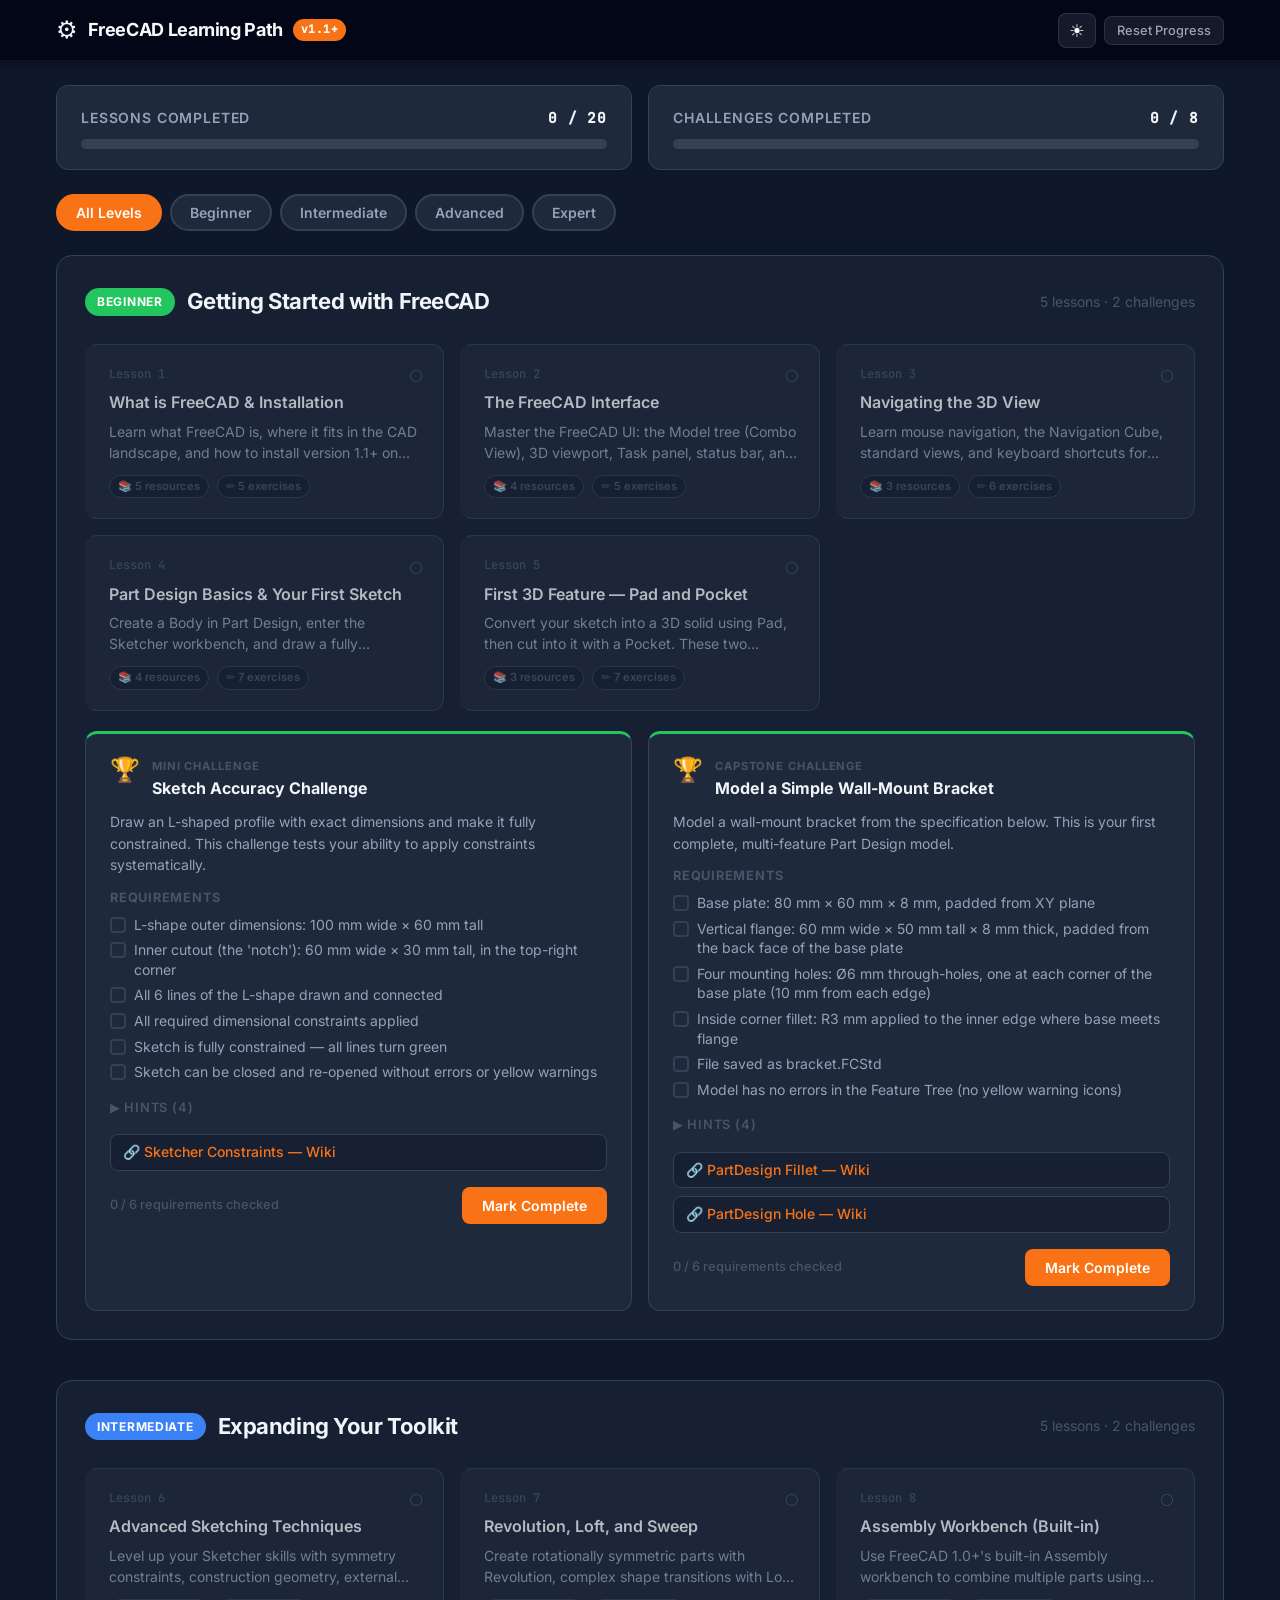
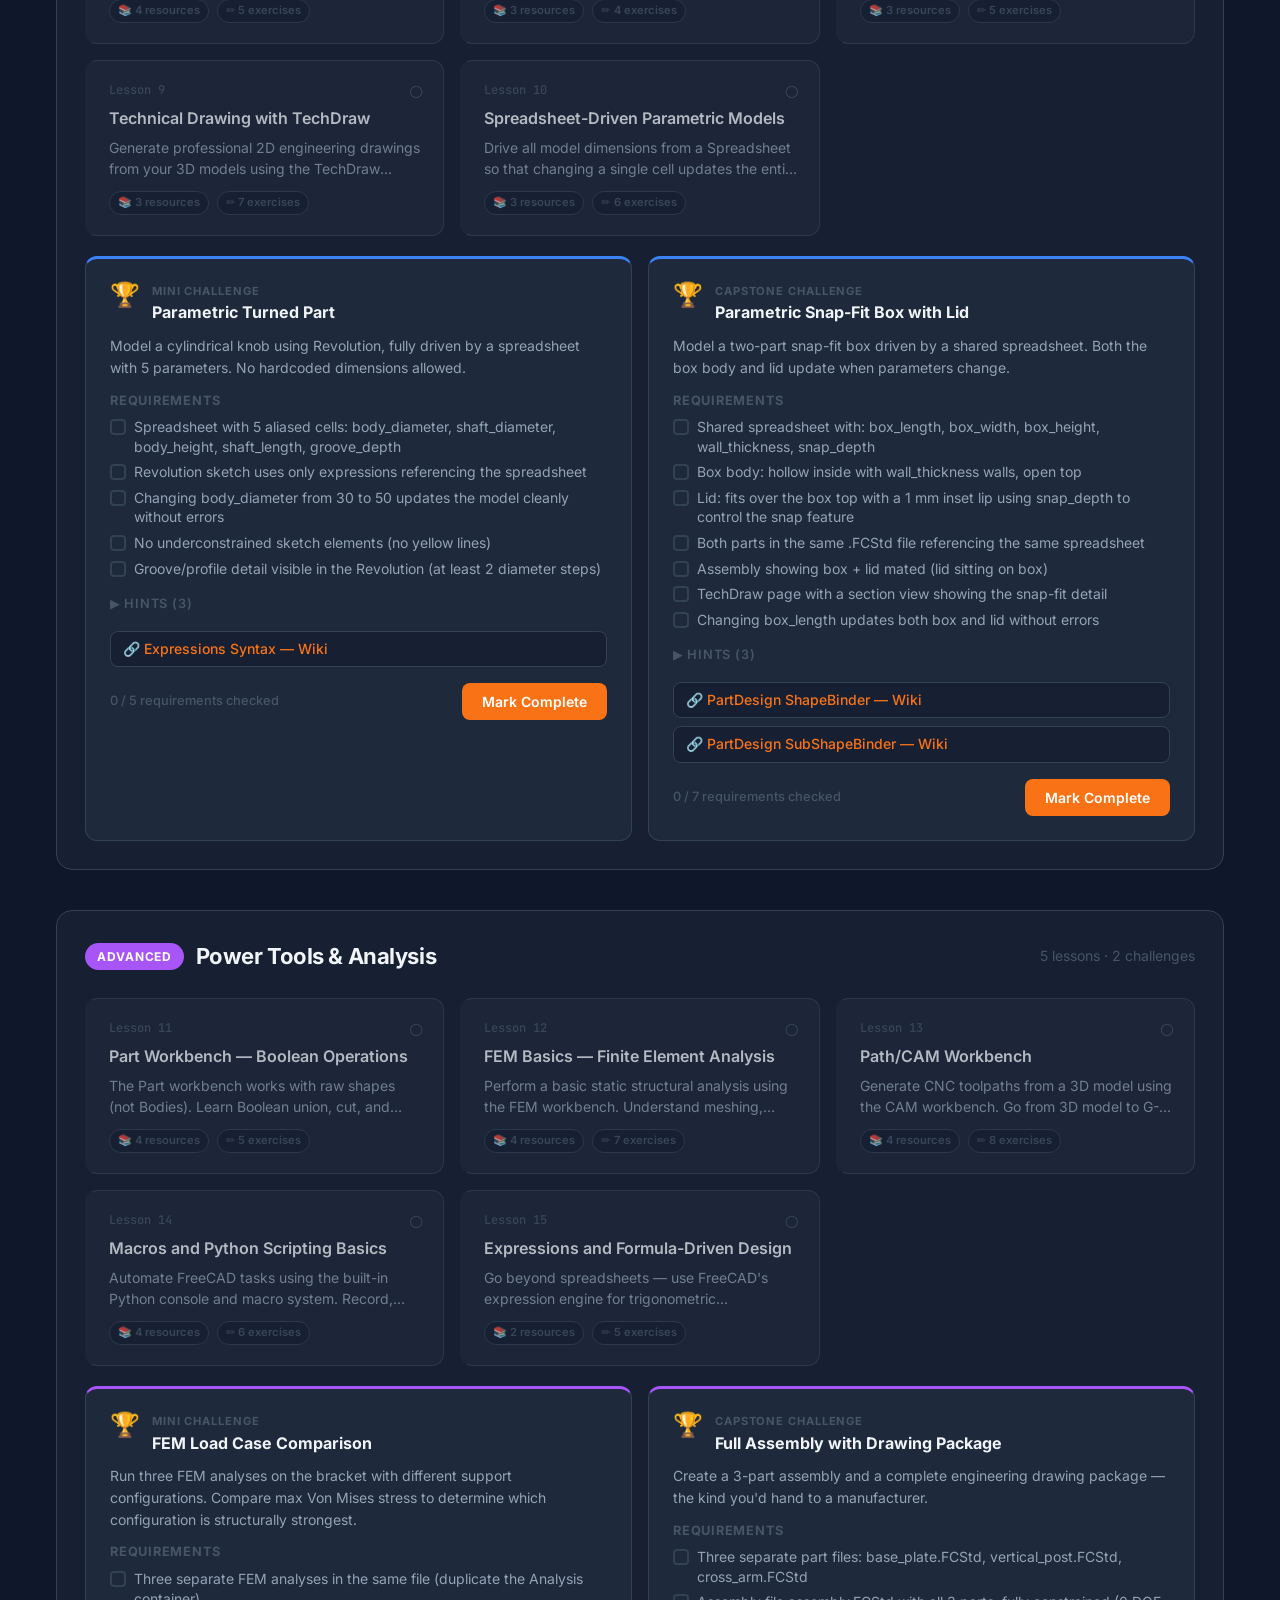
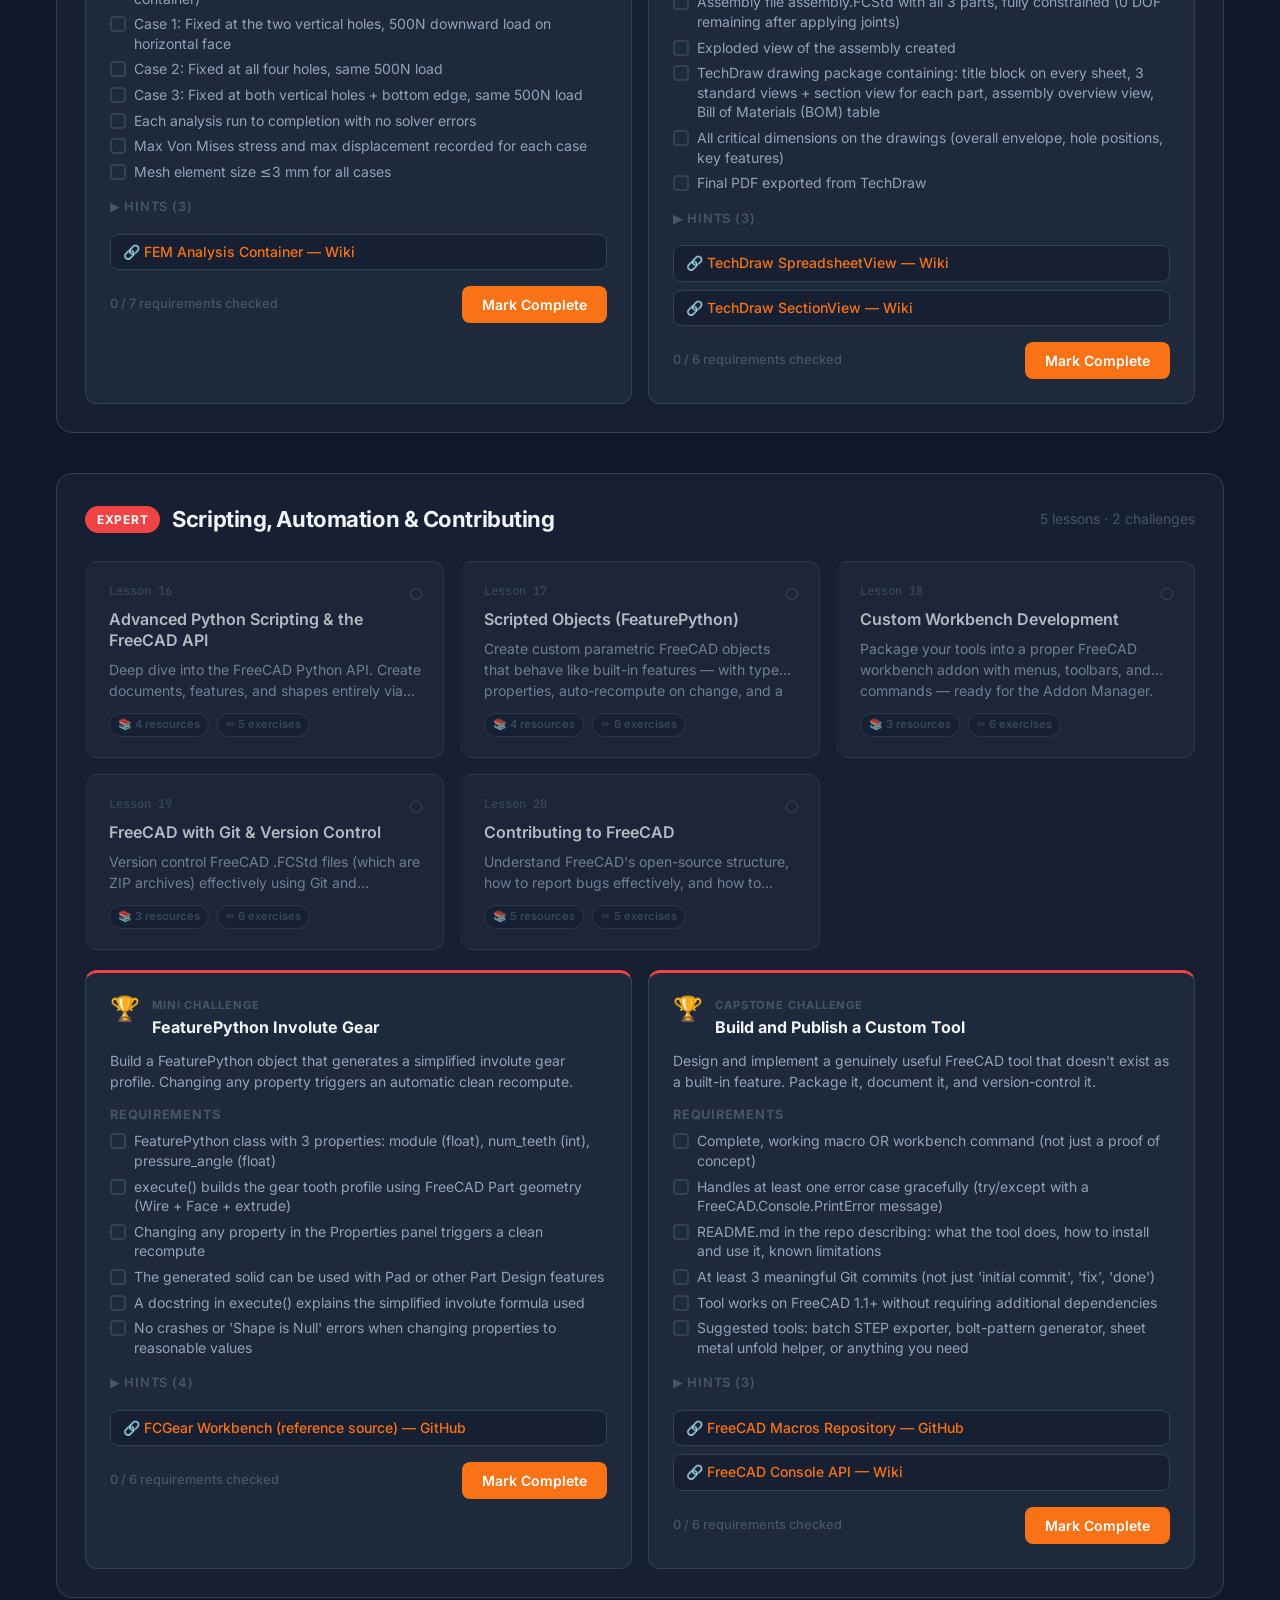
==== commit 5f3aafc0: "feat: add SVG favicon (orange gear matching brand icon) Co-Authored-By: Claude Sonnet 4.6 <noreply@a" ====
--- a/index.html
+++ b/index.html
@@ -8,6 +8,7 @@
   <meta property="og:description" content="Structured path from beginner to expert for FreeCAD 1.1+. Track lessons, exercises, and challenges.">
   <meta property="og:type" content="website">
   <title>FreeCAD Learning Path</title>
+  <link rel="icon" href="favicon.svg" type="image/svg+xml">
   <!-- Must run before first paint to avoid theme flash for light-mode users -->
   <script>try{var t=JSON.parse(localStorage.getItem("freecad-lp-v1"));if(t&&t.theme==="light")document.documentElement.setAttribute("data-theme","light");}catch(e){}</script>
   <link rel="stylesheet" href="assets/css/style.css">
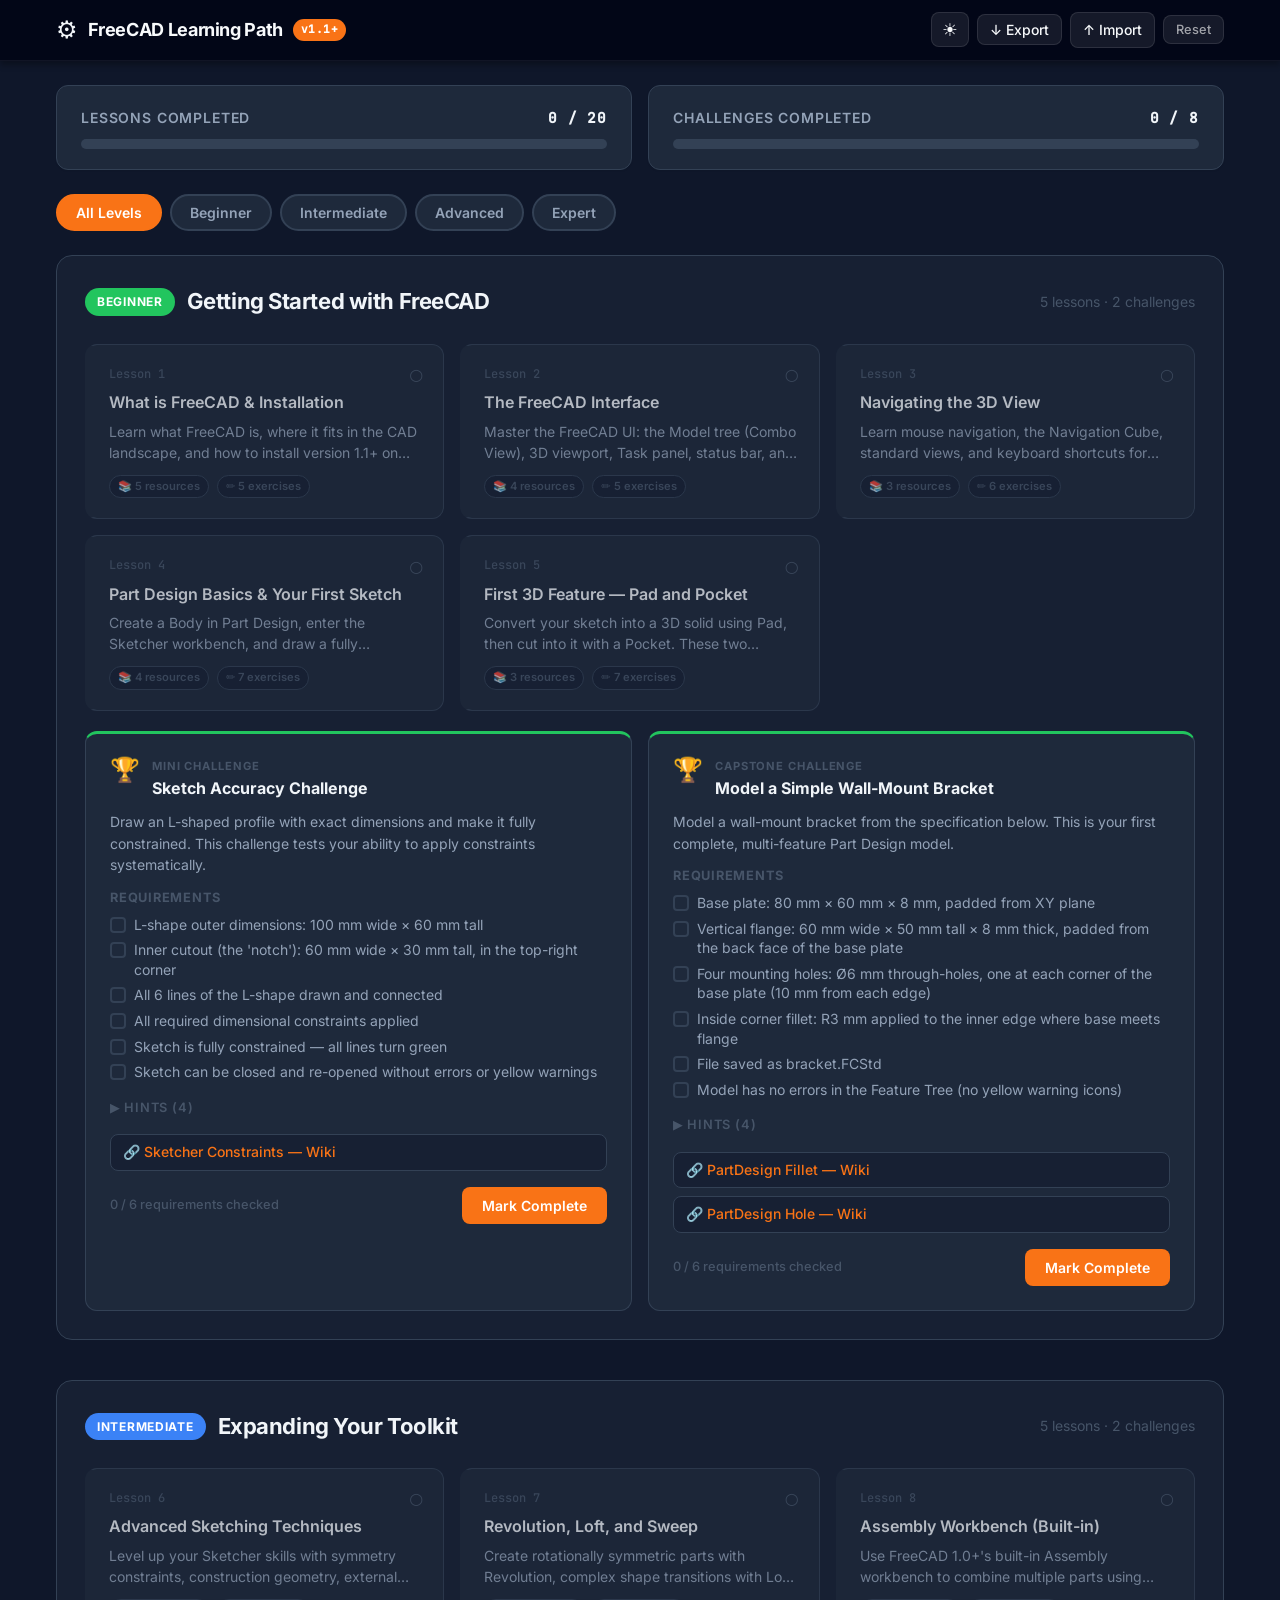
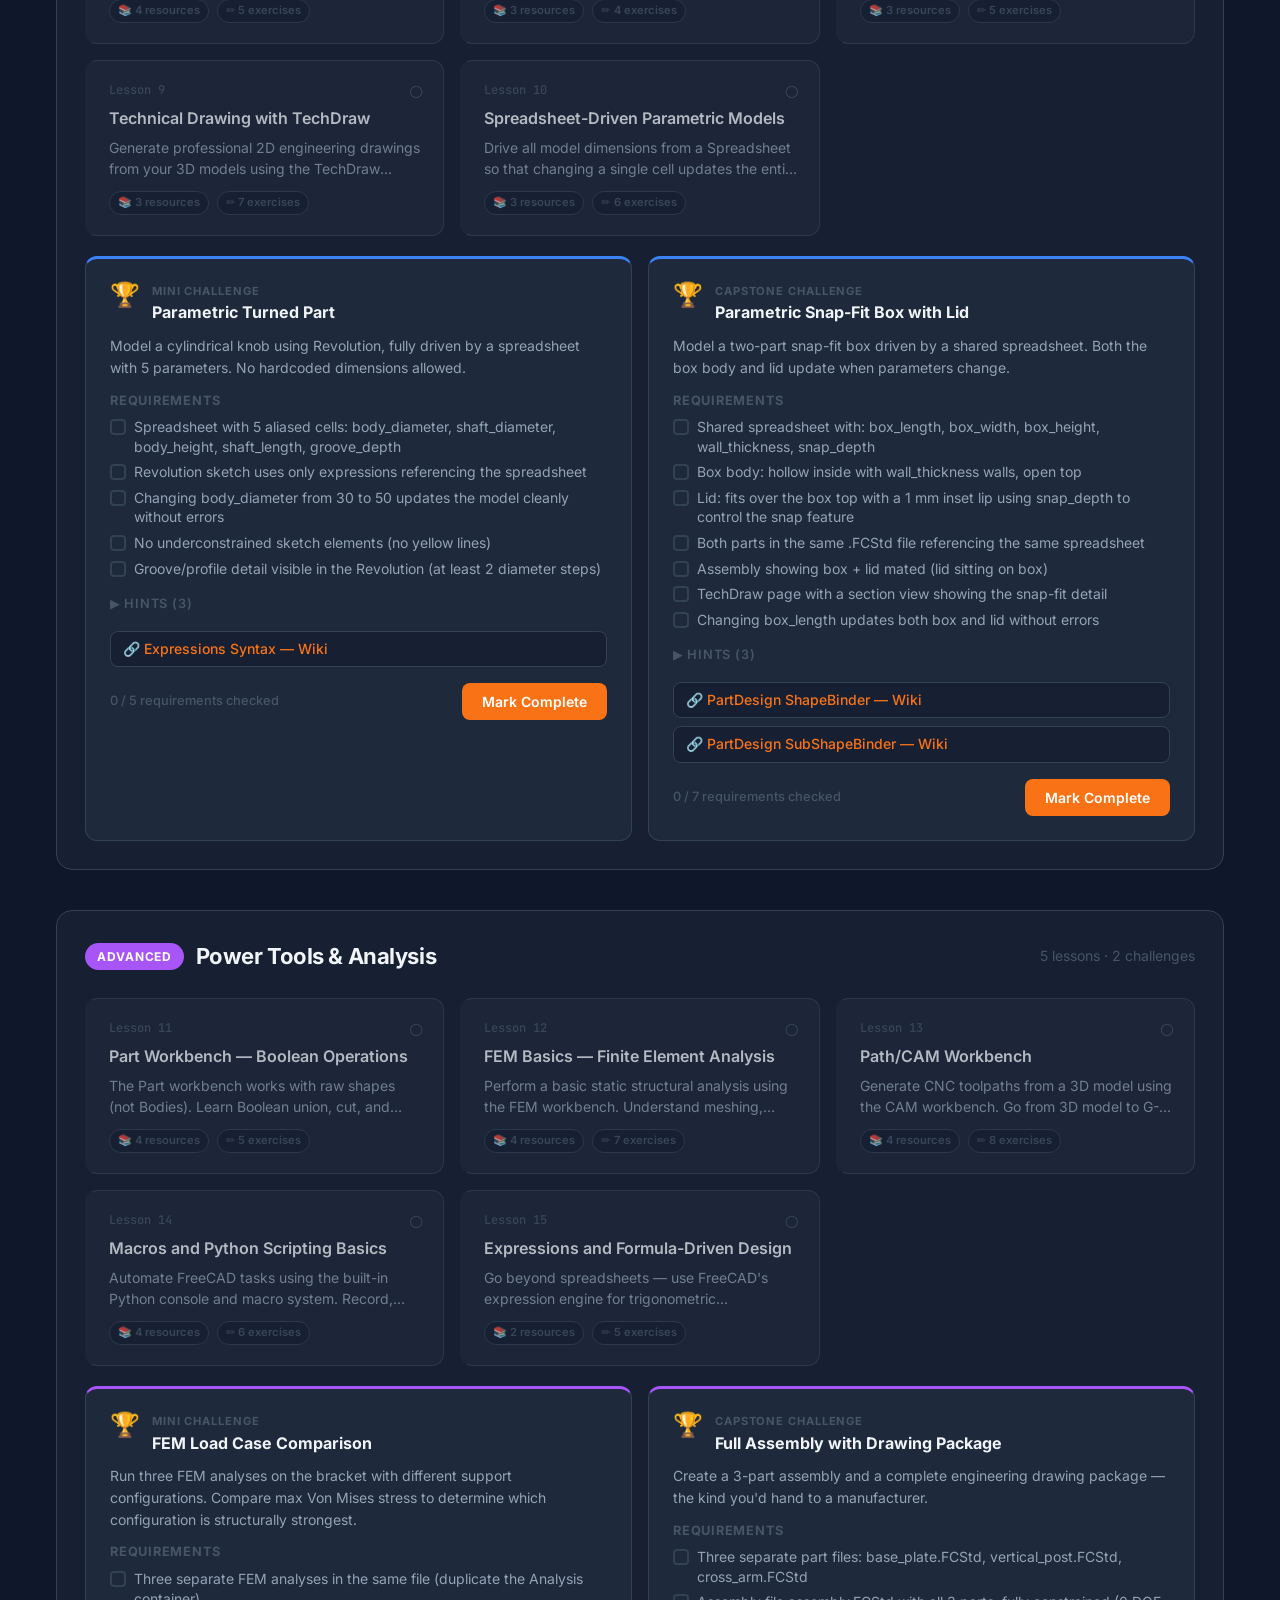
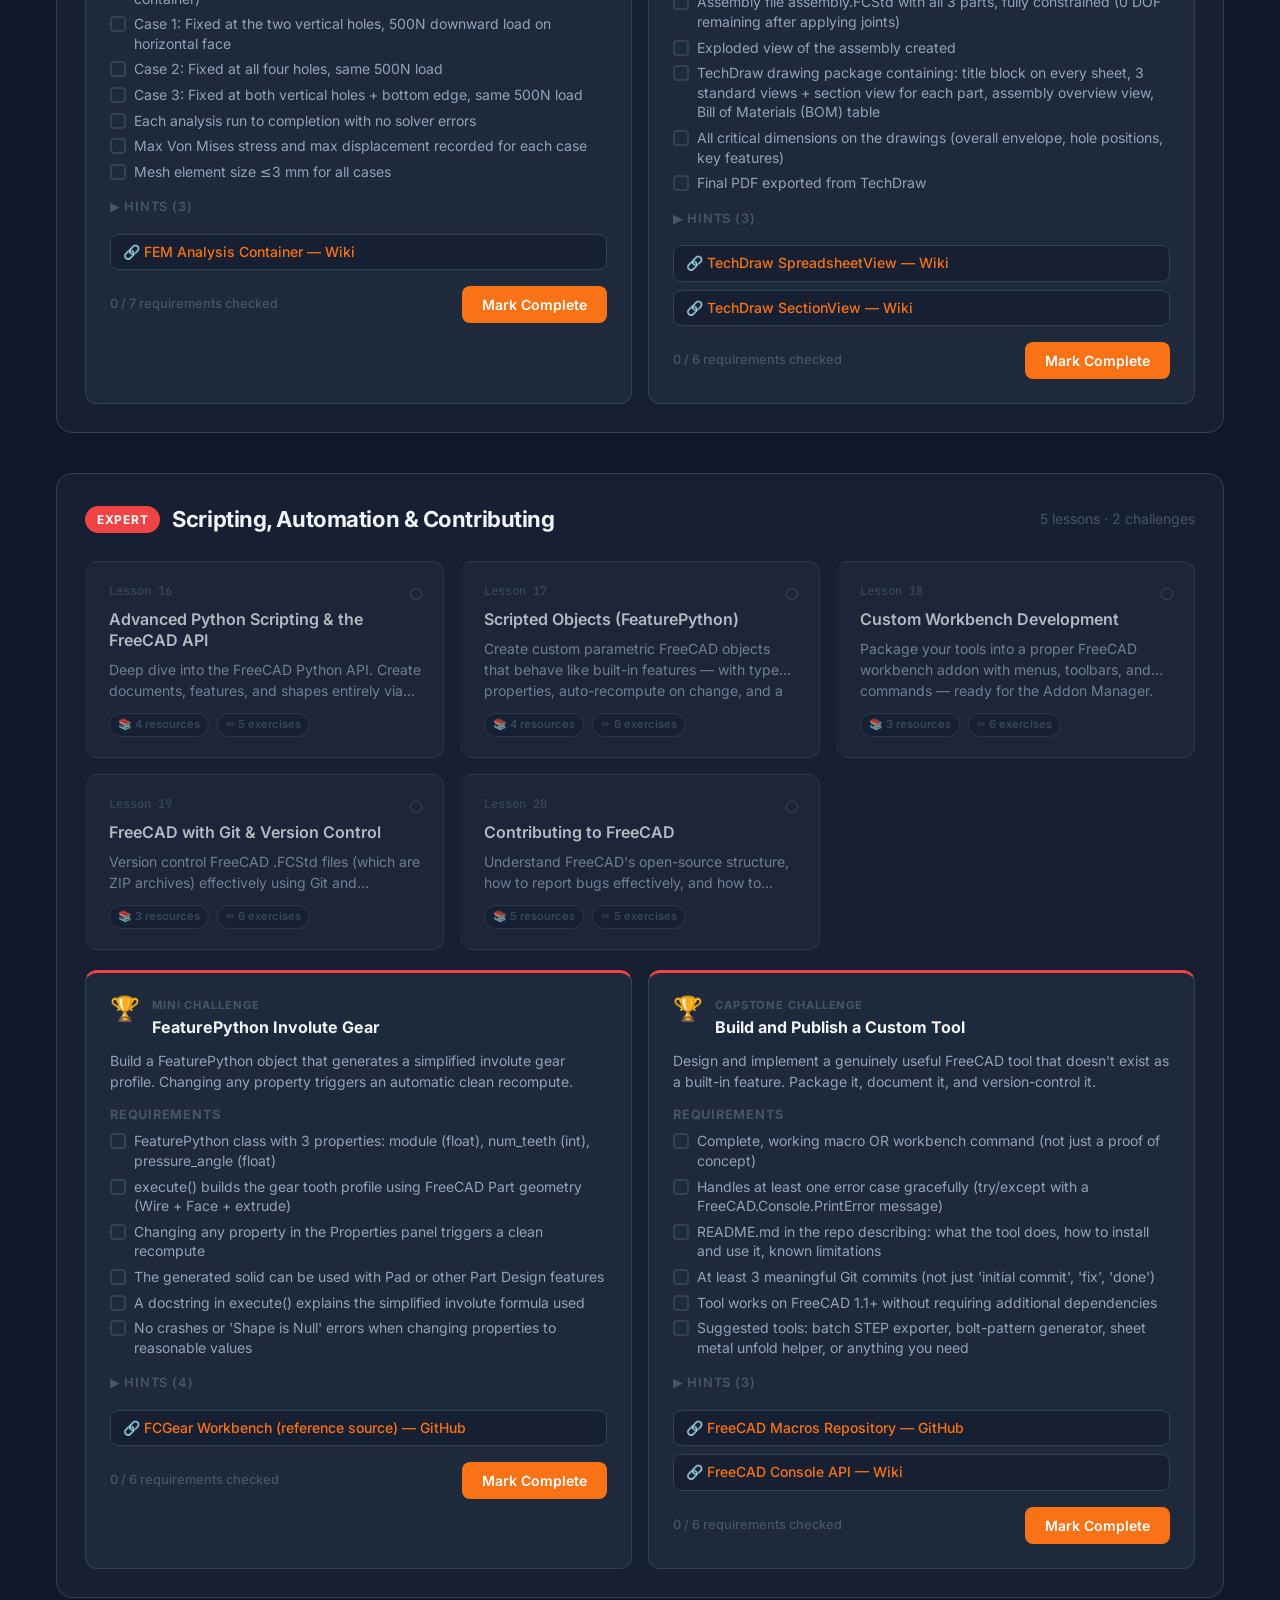
==== commit bb0ff39f: "feat: add progress export and import Export: clicking '↓ Export' downloads a freecad-progress-YYYY-M" ====
--- a/index.html
+++ b/index.html
@@ -25,7 +25,12 @@
       </div>
       <div class="header-controls">
         <button id="themeToggle" class="btn-icon" aria-label="Toggle theme">🌙</button>
-        <button id="resetProgress" class="btn-icon" aria-label="Reset all progress">Reset Progress</button>
+        <button id="exportProgress" class="btn-icon" aria-label="Export progress to file">↓ Export</button>
+        <label class="btn-icon" aria-label="Import progress from file" title="Import progress from file">
+          ↑ Import
+          <input type="file" id="importFile" accept=".json" style="display:none">
+        </label>
+        <button id="resetProgress" class="btn-icon" aria-label="Reset all progress">Reset</button>
       </div>
     </div>
   </header>
--- a/assets/css/style.css
+++ b/assets/css/style.css
@@ -240,6 +240,13 @@
 }
 
 .btn-icon:hover { background: rgba(255,255,255,0.15); }
+
+label.btn-icon {
+  display: inline-flex;
+  align-items: center;
+  cursor: pointer;
+  user-select: none;
+}
 
 #themeToggle { font-size: 1.1rem; padding: 6px 10px; }
 
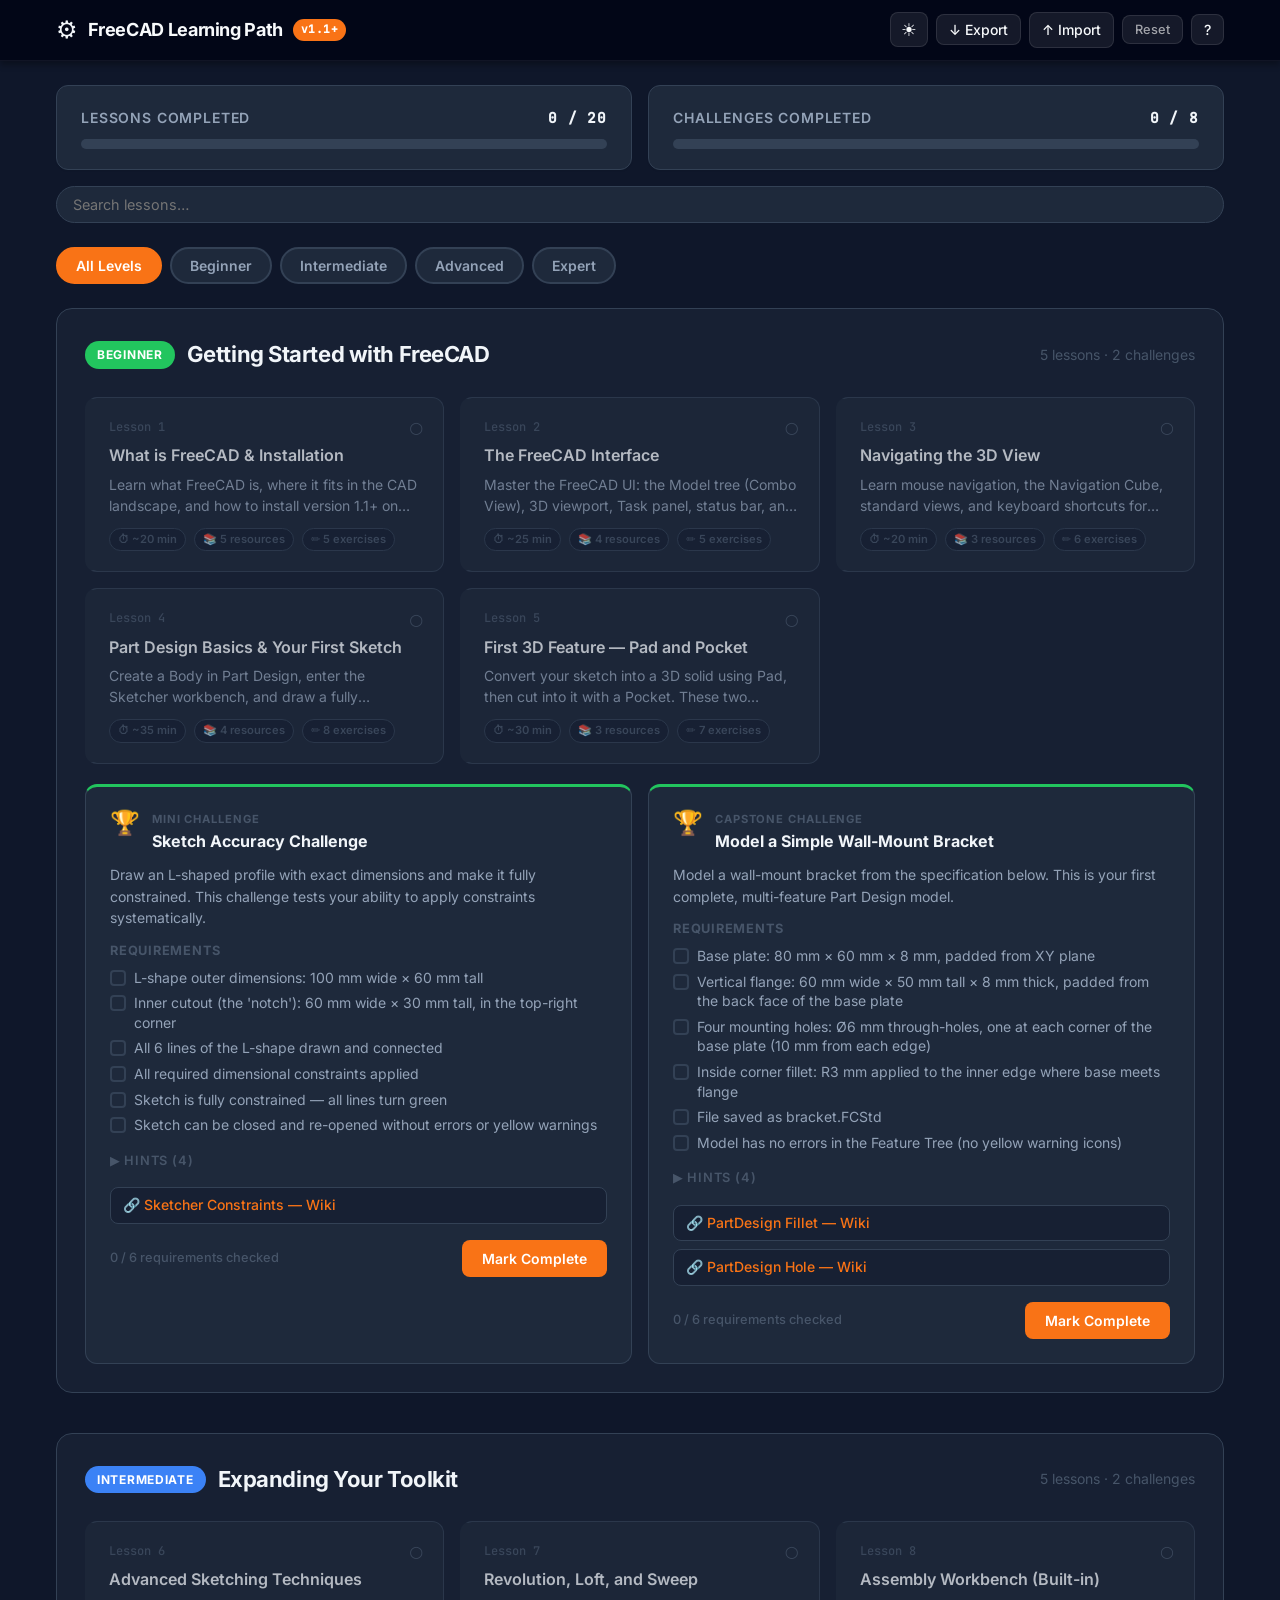
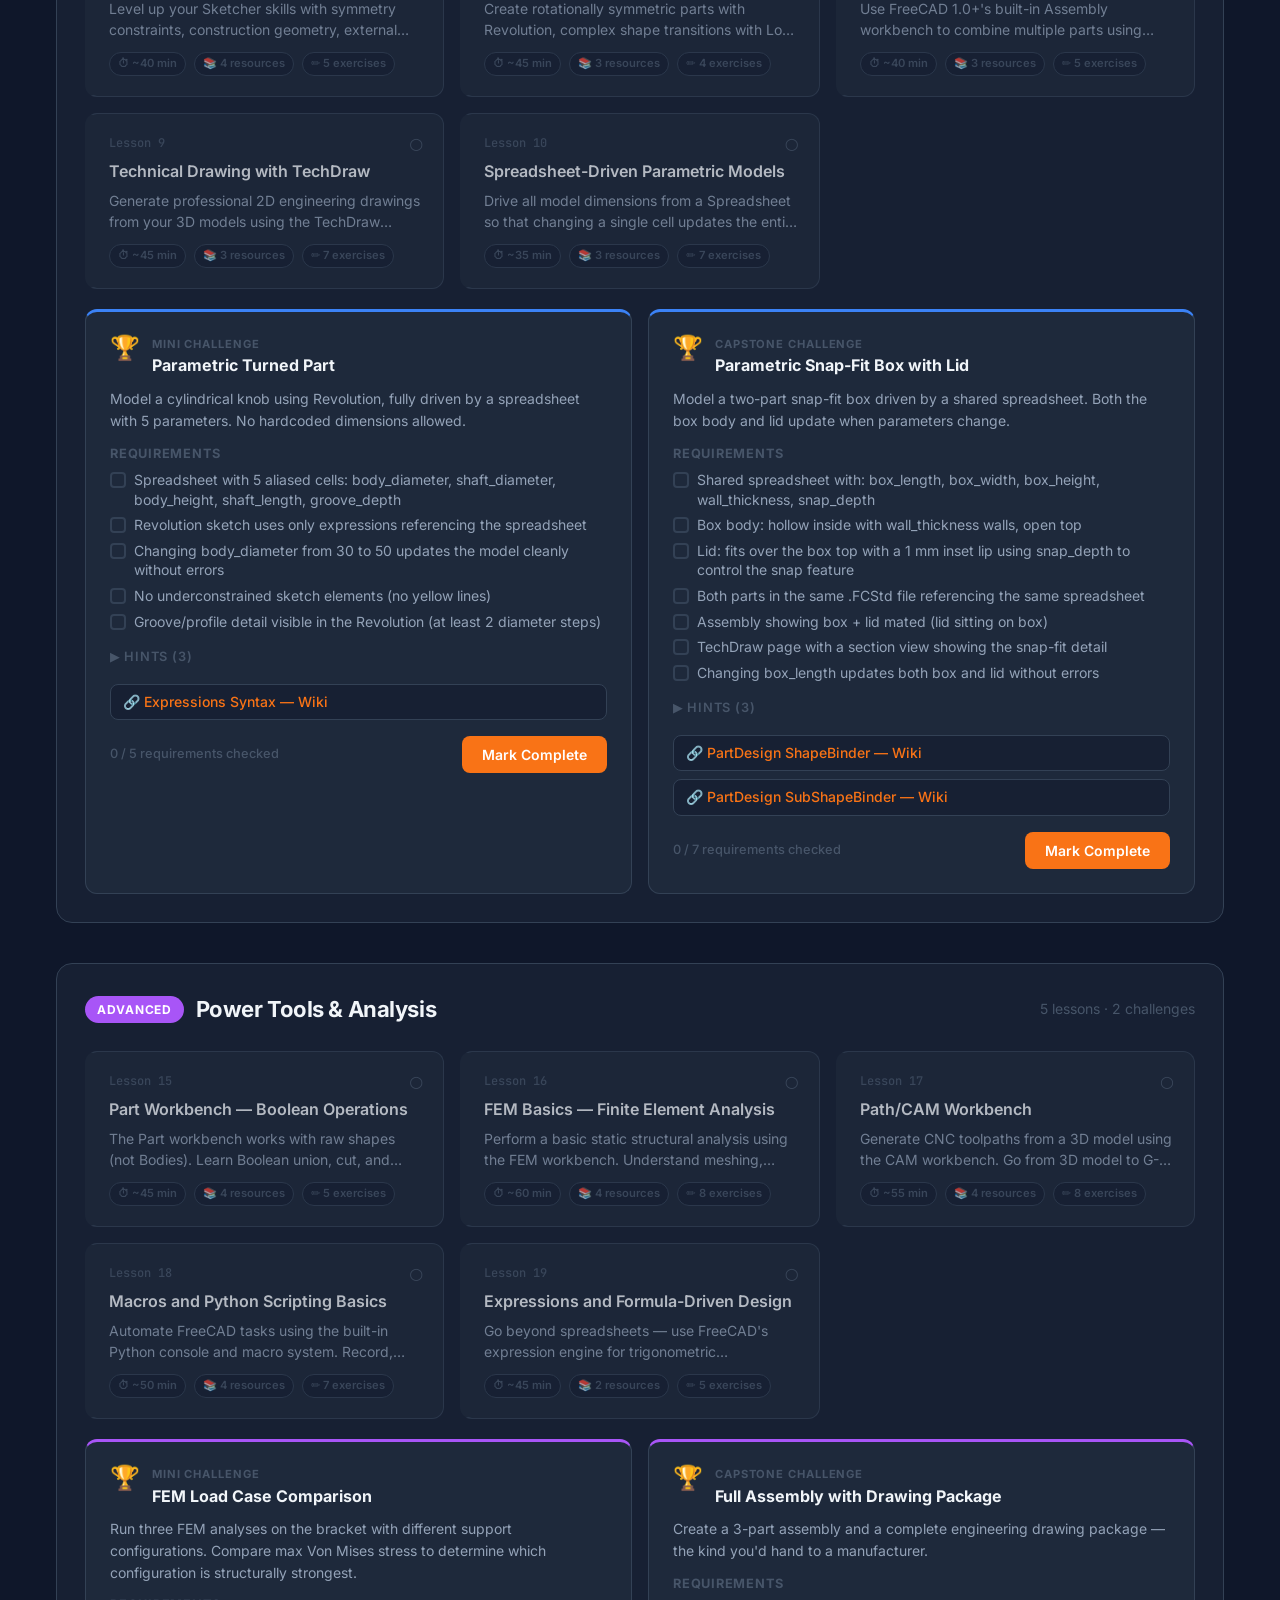
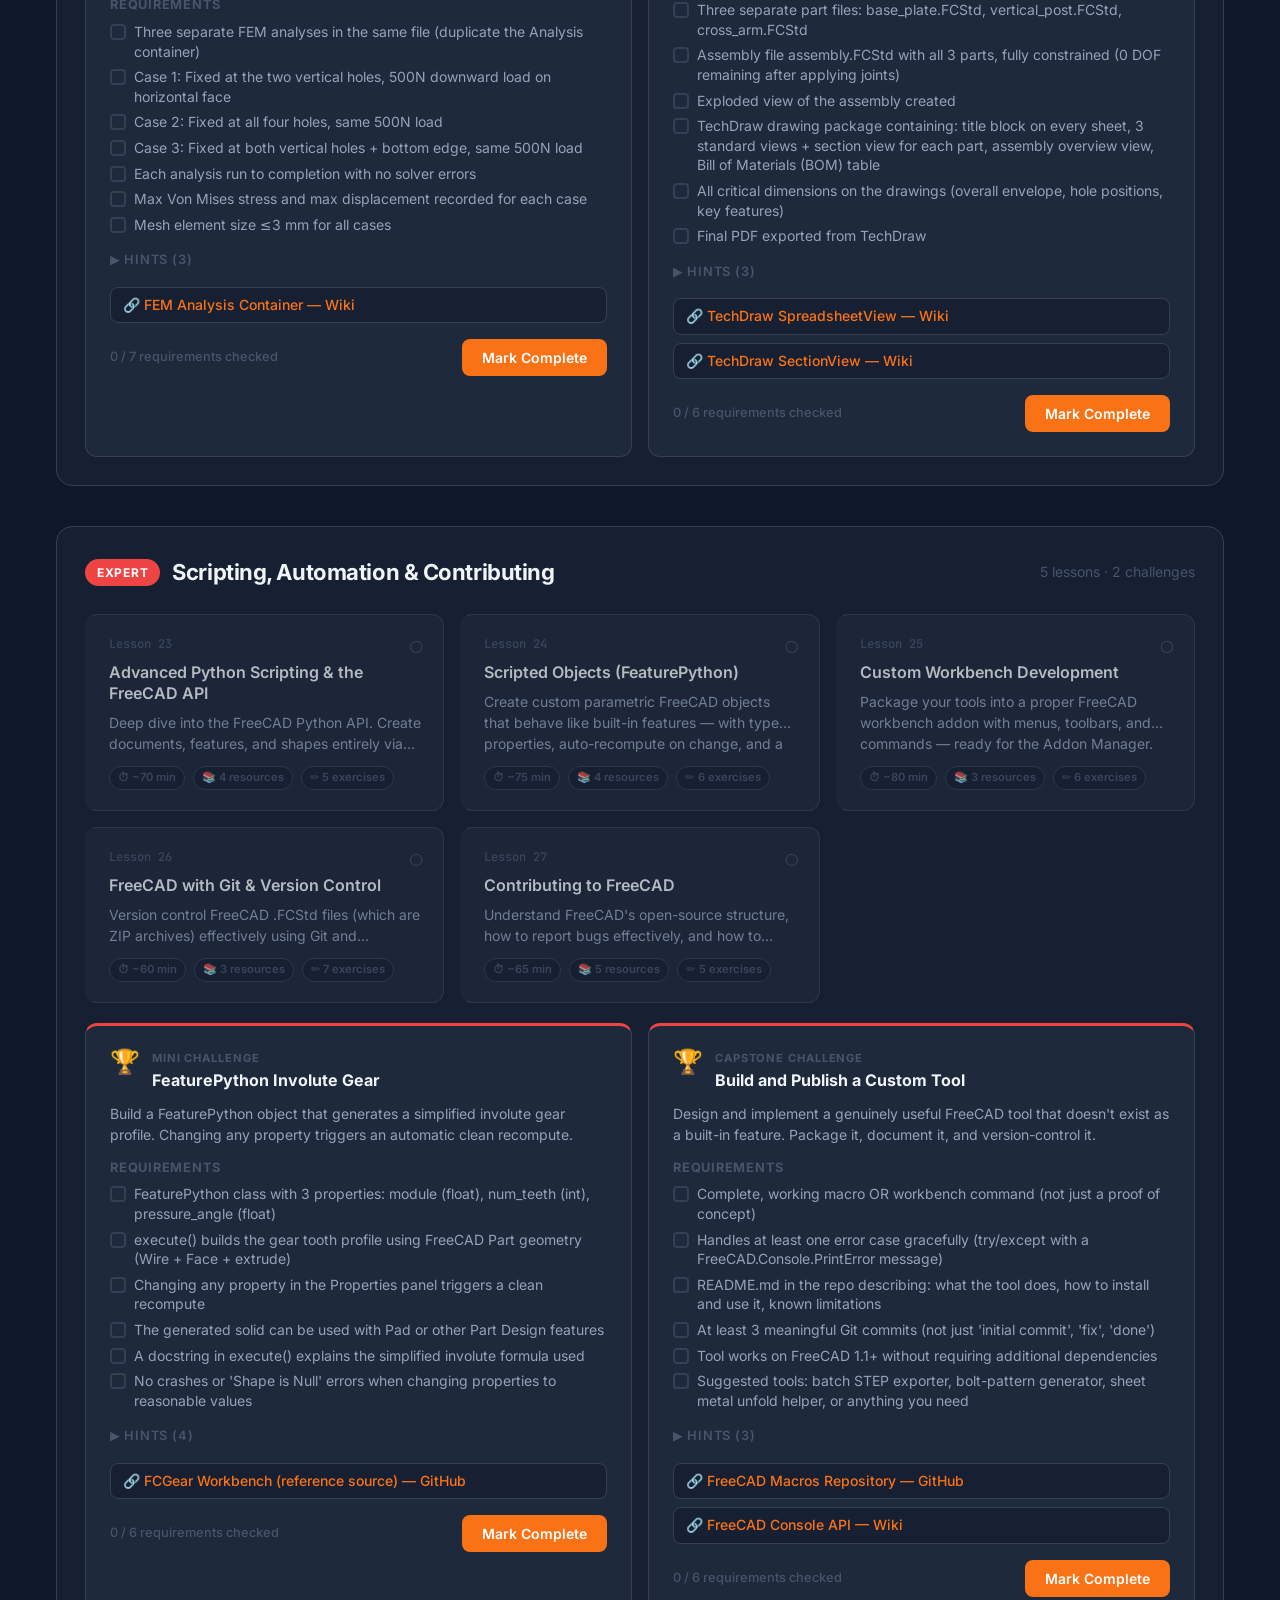
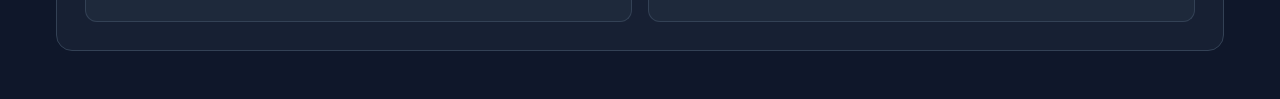
==== commit 5d420551: "feat: add 5 features, 7 lessons, 5 exercises Features: - Per-lesson notes — persisted textarea in mo" ====
--- a/index.html
+++ b/index.html
@@ -26,11 +26,12 @@
       <div class="header-controls">
         <button id="themeToggle" class="btn-icon" aria-label="Toggle theme">🌙</button>
         <button id="exportProgress" class="btn-icon" aria-label="Export progress to file">↓ Export</button>
-        <label class="btn-icon" aria-label="Import progress from file" title="Import progress from file">
+        <label class="btn-icon" id="importLabel" role="button" tabindex="0" aria-label="↑ Import progress from file" title="Import progress from file">
           ↑ Import
           <input type="file" id="importFile" accept=".json" style="display:none">
         </label>
         <button id="resetProgress" class="btn-icon" aria-label="Reset all progress">Reset</button>
+        <button id="shortcutsBtn" class="btn-icon" aria-label="Keyboard shortcuts">?</button>
       </div>
     </div>
   </header>
@@ -56,6 +57,15 @@
       </div>
     </div>
   </section>
+
+  <!-- RESUME BANNER -->
+  <div id="resumeBanner" hidden></div>
+
+  <!-- SEARCH BAR -->
+  <div class="search-bar">
+    <input type="search" id="searchInput" class="search-input" placeholder="Search lessons…" aria-label="Search lessons">
+    <button id="searchClear" class="search-clear" aria-label="Clear search" hidden>✕</button>
+  </div>
 
   <!-- LEVEL FILTER NAV -->
   <nav class="level-nav" aria-label="Filter lessons by level">
@@ -93,11 +103,35 @@
         <h3>Exercises</h3>
         <ol id="modalExercises"></ol>
       </div>
+      <div class="modal-section">
+        <h3>My Notes</h3>
+        <textarea id="modalNotes" class="modal-notes" placeholder="Add your notes for this lesson…" rows="4"></textarea>
+      </div>
       <div class="modal-footer">
+        <button class="btn-bookmark" id="modalBookmarkBtn" aria-label="Bookmark this lesson">📍</button>
         <button class="btn-complete" id="modalCompleteBtn">Mark as Complete</button>
         <button class="btn-nav" id="modalPrevBtn" aria-label="Previous lesson">← Previous</button>
         <button class="btn-nav" id="modalNextBtn" aria-label="Next lesson">Next →</button>
       </div>
+    </div>
+  </div>
+
+  <!-- KEYBOARD SHORTCUTS OVERLAY -->
+  <div class="modal-overlay" id="shortcutsOverlay" role="dialog" aria-modal="true" aria-label="Keyboard shortcuts" hidden>
+    <div class="shortcuts-modal">
+      <div class="shortcuts-header">
+        <h2>Keyboard Shortcuts</h2>
+        <button id="shortcutsClose" class="modal-close" aria-label="Close shortcuts">✕</button>
+      </div>
+      <table class="shortcuts-table">
+        <tbody>
+          <tr><td><kbd>?</kbd></td><td>Show / hide this cheat sheet</td></tr>
+          <tr><td><kbd>Esc</kbd></td><td>Close lesson modal or this overlay</td></tr>
+          <tr><td><kbd>←</kbd> <kbd>→</kbd></td><td>Navigate between lessons (modal open)</td></tr>
+          <tr><td><kbd>Tab</kbd> / <kbd>Shift+Tab</kbd></td><td>Move focus within modal</td></tr>
+          <tr><td><kbd>Enter</kbd> / <kbd>Space</kbd></td><td>Open focused lesson card</td></tr>
+        </tbody>
+      </table>
     </div>
   </div>
 
--- a/assets/css/style.css
+++ b/assets/css/style.css
@@ -873,6 +873,166 @@
 .btn-nav:disabled {
   opacity: 0.3;
   cursor: not-allowed;
+}
+
+/* =====================================================================
+   MODAL NOTES
+===================================================================== */
+.modal-notes {
+  width: 100%;
+  min-height: 80px;
+  background: var(--bg-level-section);
+  border: 1px solid var(--border);
+  border-radius: var(--radius-md);
+  color: var(--text-primary);
+  font-family: var(--font-body);
+  font-size: 0.9rem;
+  padding: 10px 12px;
+  resize: vertical;
+  transition: border-color var(--transition-fast);
+}
+.modal-notes:focus {
+  outline: none;
+  border-color: var(--border-focus);
+}
+
+/* =====================================================================
+   MODAL BOOKMARK BUTTON
+===================================================================== */
+.btn-bookmark {
+  background: none;
+  border: 2px solid var(--border);
+  border-radius: var(--radius-md);
+  font-size: 1.1rem;
+  cursor: pointer;
+  padding: 8px 10px;
+  line-height: 1;
+  transition: all var(--transition-fast);
+  color: var(--text-muted);
+}
+.btn-bookmark:hover, .btn-bookmark.bookmarked {
+  border-color: var(--color-primary);
+  color: var(--color-primary);
+}
+
+/* =====================================================================
+   RESUME BANNER
+===================================================================== */
+#resumeBanner {
+  max-width: 1200px;
+  margin: 16px auto 0;
+  padding: 0 16px;
+}
+.resume-banner-inner {
+  background: var(--color-primary-dim);
+  border: 1px solid var(--color-primary);
+  border-radius: var(--radius-lg);
+  padding: 12px 20px;
+  display: flex;
+  align-items: center;
+  gap: 10px;
+  cursor: pointer;
+  font-size: 0.9rem;
+  color: var(--text-primary);
+  font-weight: 500;
+  transition: filter var(--transition-fast);
+}
+.resume-banner-inner:hover { filter: brightness(1.05); }
+.resume-lesson-title { flex: 1; }
+.resume-arrow { color: var(--color-primary); font-weight: 700; }
+
+/* =====================================================================
+   SEARCH BAR
+===================================================================== */
+.search-bar {
+  max-width: 1200px;
+  margin: 16px auto 0;
+  padding: 0 16px;
+  position: relative;
+  display: flex;
+  align-items: center;
+}
+.search-input {
+  width: 100%;
+  background: var(--bg-card);
+  border: 1px solid var(--border);
+  border-radius: var(--radius-full);
+  color: var(--text-primary);
+  font-family: var(--font-body);
+  font-size: 0.9rem;
+  padding: 9px 40px 9px 16px;
+  transition: border-color var(--transition-fast);
+}
+.search-input:focus { outline: none; border-color: var(--border-focus); }
+.search-clear {
+  position: absolute;
+  right: 28px;
+  background: none;
+  border: none;
+  color: var(--text-muted);
+  font-size: 0.9rem;
+  cursor: pointer;
+  padding: 4px 6px;
+  border-radius: var(--radius-sm);
+}
+.search-clear:hover { color: var(--text-primary); background: var(--bg-card-hover); }
+mark {
+  background: rgba(249,115,22,0.25);
+  color: inherit;
+  border-radius: 2px;
+  padding: 0 1px;
+}
+
+/* =====================================================================
+   KEYBOARD SHORTCUTS OVERLAY
+===================================================================== */
+.shortcuts-modal {
+  background: var(--bg-modal);
+  border: 1px solid var(--border);
+  border-radius: var(--radius-xl);
+  max-width: 480px;
+  width: 100%;
+  box-shadow: var(--shadow-modal);
+  animation: modalIn var(--transition-base) ease;
+  transition: background var(--transition-base);
+}
+.shortcuts-header {
+  display: flex;
+  align-items: center;
+  justify-content: space-between;
+  padding: 20px 24px 16px;
+  border-bottom: 1px solid var(--border);
+}
+.shortcuts-header h2 {
+  font-size: 1.125rem;
+  font-weight: 700;
+  color: var(--text-primary);
+}
+.shortcuts-table {
+  width: 100%;
+  border-collapse: collapse;
+  font-size: 0.9rem;
+  padding: 8px 0;
+}
+.shortcuts-table td {
+  padding: 10px 24px;
+  color: var(--text-secondary);
+  border-bottom: 1px solid var(--border);
+}
+.shortcuts-table tr:last-child td { border-bottom: none; }
+.shortcuts-table td:first-child {
+  white-space: nowrap;
+  width: 1%;
+  padding-right: 16px;
+}
+kbd {
+  background: var(--bg-level-section);
+  border: 1px solid var(--border);
+  border-radius: var(--radius-sm);
+  padding: 2px 7px;
+  font-family: var(--font-mono);
+  font-size: 0.78rem;
+  color: var(--text-primary);
 }
 
 /* =====================================================================
@@ -928,8 +1088,11 @@
 
 @media (max-width: 560px) {
   .progress-dashboard { grid-template-columns: 1fr; }
-  .header-inner { height: 52px; }
+  .header-inner { height: auto; min-height: 52px; padding: 6px 16px; flex-wrap: wrap; }
   .brand-title { display: none; }
+  .header-controls { flex-wrap: wrap; gap: 4px; }
+  .btn-icon { font-size: 0.75rem; padding: 5px 9px; }
+  #themeToggle { font-size: 0.95rem; padding: 5px 8px; }
   .lessons-grid { grid-template-columns: 1fr; }
   .level-section { padding: 20px 16px; }
 }
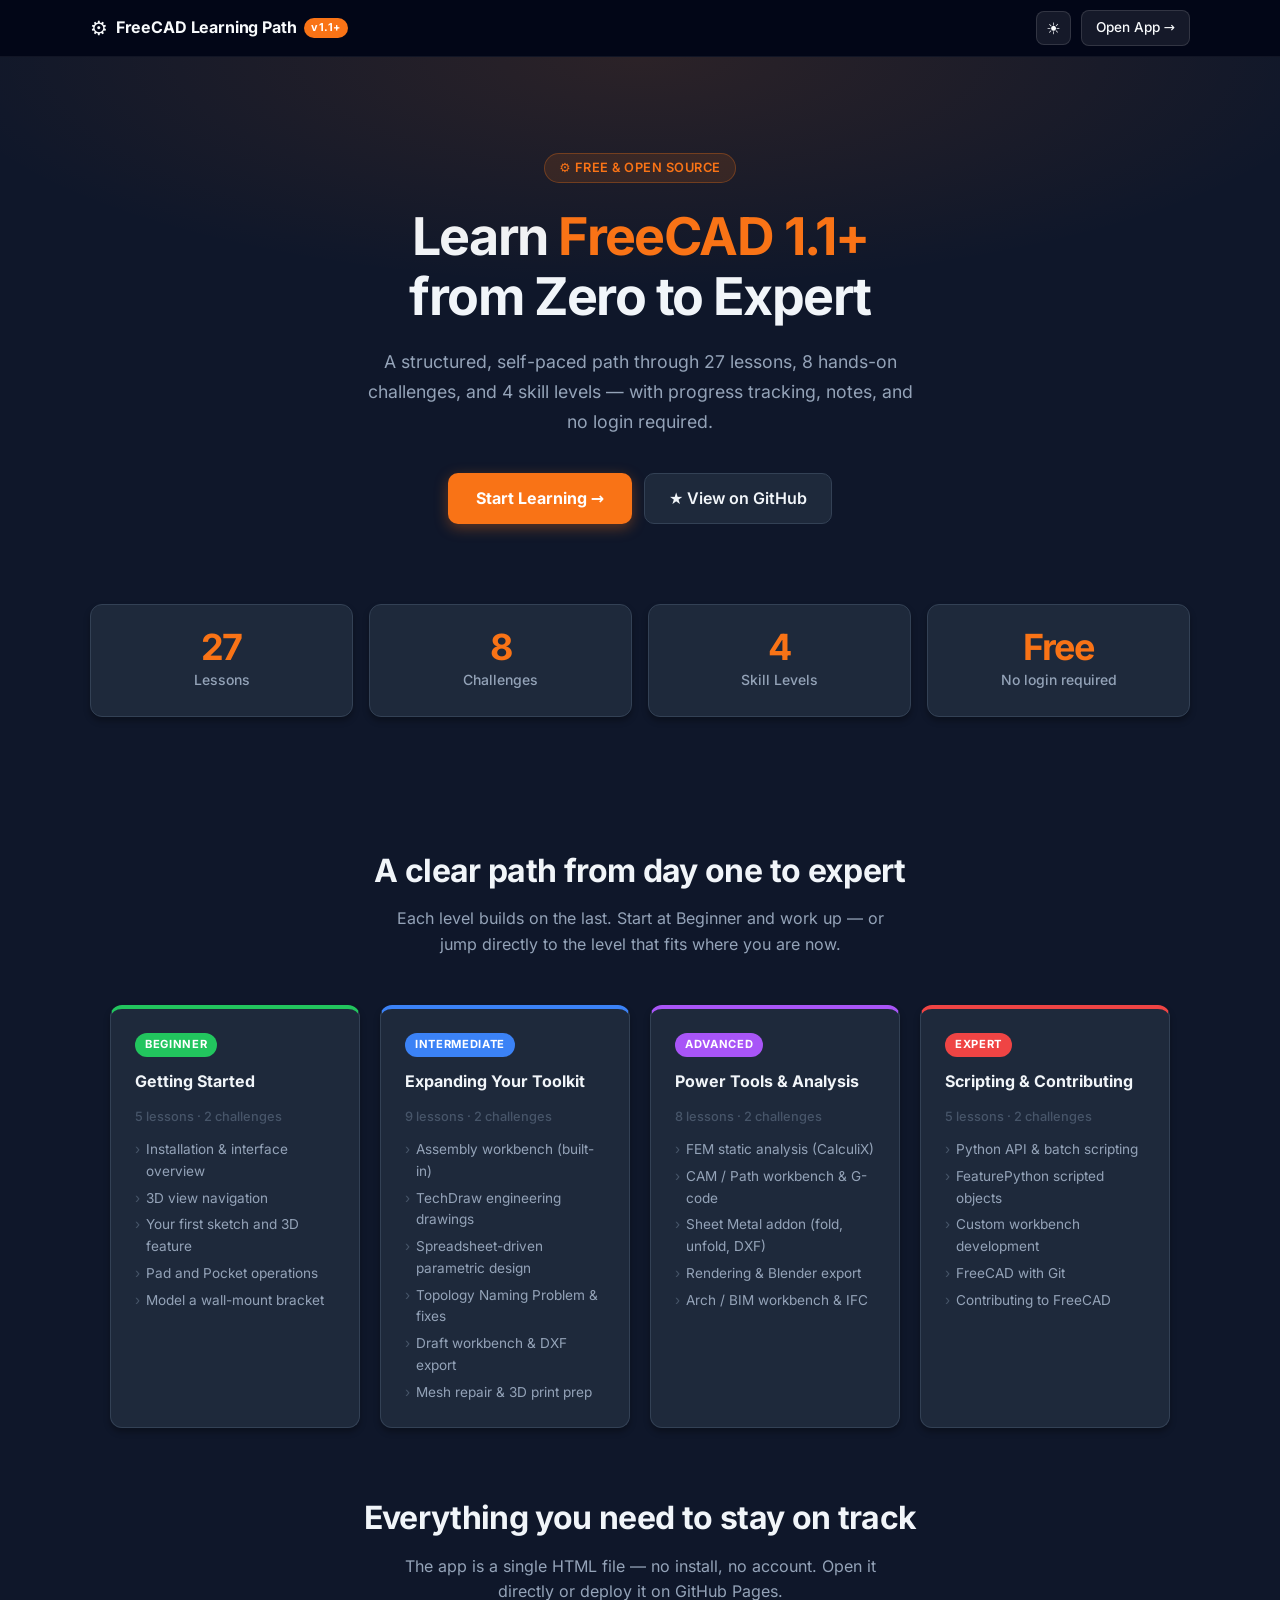
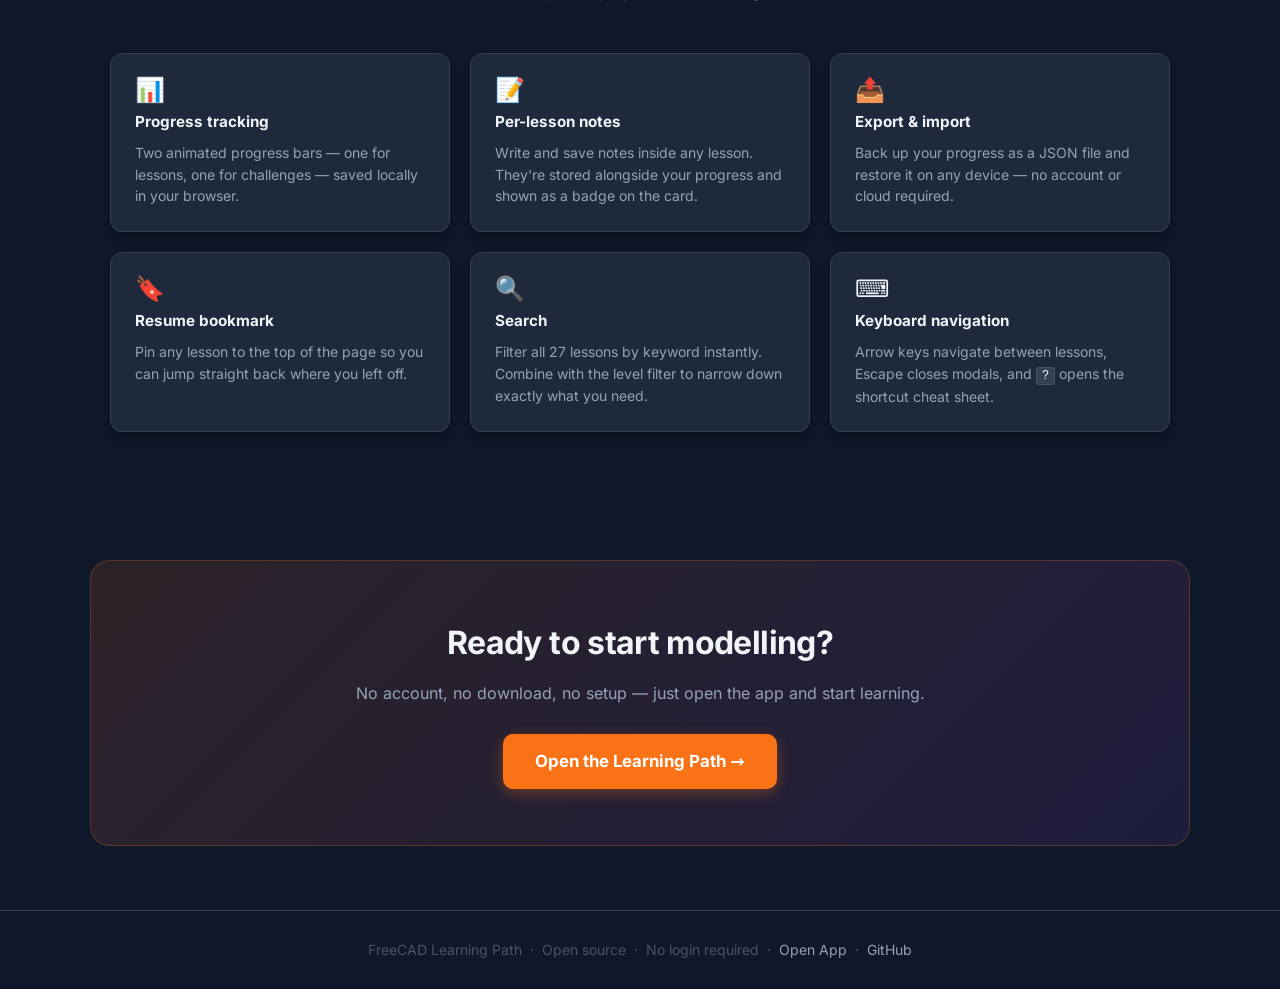
==== commit 0e0b1dda: "feat: add landing page; rename index.html → app.html index.html is now a landing page that explains " ====
--- a/index.html
+++ b/index.html
@@ -3,143 +3,599 @@
 <head>
   <meta charset="UTF-8">
   <meta name="viewport" content="width=device-width, initial-scale=1.0">
-  <meta name="description" content="A structured FreeCAD learning path from beginner to expert, covering FreeCAD 1.1+. Track your progress through lessons, exercises, and challenges.">
+  <meta name="description" content="A structured, self-paced FreeCAD learning path from complete beginner to expert. 27 lessons, 8 challenges, 4 skill levels — free and open source.">
   <meta property="og:title" content="FreeCAD Learning Path">
-  <meta property="og:description" content="Structured path from beginner to expert for FreeCAD 1.1+. Track lessons, exercises, and challenges.">
+  <meta property="og:description" content="Learn FreeCAD 1.1+ from zero to expert. 27 lessons, 8 challenges, progress tracking, notes, and more — no login required.">
   <meta property="og:type" content="website">
   <title>FreeCAD Learning Path</title>
   <link rel="icon" href="favicon.svg" type="image/svg+xml">
-  <!-- Must run before first paint to avoid theme flash for light-mode users -->
   <script>try{var t=JSON.parse(localStorage.getItem("freecad-lp-v1"));if(t&&t.theme==="light")document.documentElement.setAttribute("data-theme","light");}catch(e){}</script>
-  <link rel="stylesheet" href="assets/css/style.css">
+  <style>
+    /* ── FONTS ─────────────────────────────────────────────────────── */
+    @font-face { font-family:'Inter'; font-style:normal; font-weight:400; font-display:swap; src:url('assets/fonts/inter-400.woff2') format('woff2'); }
+    @font-face { font-family:'Inter'; font-style:normal; font-weight:500; font-display:swap; src:url('assets/fonts/inter-500.woff2') format('woff2'); }
+    @font-face { font-family:'Inter'; font-style:normal; font-weight:600; font-display:swap; src:url('assets/fonts/inter-600.woff2') format('woff2'); }
+    @font-face { font-family:'Inter'; font-style:normal; font-weight:700; font-display:swap; src:url('assets/fonts/inter-700.woff2') format('woff2'); }
+
+    /* ── TOKENS ────────────────────────────────────────────────────── */
+    :root {
+      --orange:      #f97316;
+      --orange-dim:  rgba(249,115,22,0.12);
+      --orange-dark: #ea6b0a;
+      --green:       #22c55e;
+      --blue:        #3b82f6;
+      --purple:      #a855f7;
+      --red:         #ef4444;
+
+      --bg:          #f8fafc;
+      --bg-card:     #ffffff;
+      --bg-header:   #1e293b;
+      --text:        #0f172a;
+      --text-2:      #475569;
+      --text-3:      #94a3b8;
+      --border:      #e2e8f0;
+
+      --font: 'Inter', system-ui, -apple-system, sans-serif;
+      --radius: 12px;
+      --shadow: 0 4px 6px rgba(0,0,0,0.07), 0 2px 4px rgba(0,0,0,0.05);
+      --shadow-lg: 0 10px 24px rgba(0,0,0,0.10);
+    }
+    [data-theme="dark"] {
+      --bg:        #0f172a;
+      --bg-card:   #1e293b;
+      --bg-header: #020617;
+      --text:      #f1f5f9;
+      --text-2:    #94a3b8;
+      --text-3:    #475569;
+      --border:    #334155;
+      --shadow:    0 4px 6px rgba(0,0,0,0.30);
+      --shadow-lg: 0 10px 24px rgba(0,0,0,0.40);
+    }
+
+    /* ── RESET ─────────────────────────────────────────────────────── */
+    *, *::before, *::after { box-sizing: border-box; margin: 0; padding: 0; }
+    html { scroll-behavior: smooth; }
+    body {
+      font-family: var(--font);
+      font-size: 1rem;
+      line-height: 1.6;
+      color: var(--text);
+      background: var(--bg);
+      transition: background 250ms ease, color 250ms ease;
+    }
+    a { color: var(--orange); text-decoration: none; }
+    a:hover { text-decoration: underline; }
+
+    /* ── LAYOUT ────────────────────────────────────────────────────── */
+    .wrap { max-width: 1100px; margin: 0 auto; padding: 0 20px; }
+
+    /* ── HEADER ────────────────────────────────────────────────────── */
+    .lp-header {
+      background: var(--bg-header);
+      padding: 0 20px;
+      position: sticky;
+      top: 0;
+      z-index: 50;
+      border-bottom: 1px solid rgba(255,255,255,0.06);
+    }
+    .lp-header-inner {
+      max-width: 1100px;
+      margin: 0 auto;
+      height: 56px;
+      display: flex;
+      align-items: center;
+      justify-content: space-between;
+    }
+    .lp-brand {
+      display: flex;
+      align-items: center;
+      gap: 8px;
+      font-weight: 700;
+      font-size: 1rem;
+      color: #f8fafc;
+      letter-spacing: -0.01em;
+    }
+    .lp-brand-icon { font-size: 1.25rem; }
+    .lp-badge {
+      background: var(--orange);
+      color: #fff;
+      font-size: 0.68rem;
+      font-weight: 700;
+      padding: 1px 7px;
+      border-radius: 9999px;
+      letter-spacing: 0.04em;
+    }
+    .lp-header-actions { display: flex; align-items: center; gap: 10px; }
+    .lp-btn-ghost {
+      background: rgba(255,255,255,0.08);
+      color: #f8fafc;
+      border: 1px solid rgba(255,255,255,0.12);
+      border-radius: 8px;
+      padding: 6px 14px;
+      font-size: 0.85rem;
+      font-weight: 500;
+      cursor: pointer;
+      font-family: var(--font);
+      transition: background 150ms ease;
+      text-decoration: none;
+      display: inline-flex;
+      align-items: center;
+    }
+    .lp-btn-ghost:hover { background: rgba(255,255,255,0.15); text-decoration: none; }
+    #lpTheme { font-size: 1rem; padding: 6px 9px; }
+
+    /* ── HERO ──────────────────────────────────────────────────────── */
+    .hero {
+      padding: 96px 20px 80px;
+      text-align: center;
+      position: relative;
+      overflow: hidden;
+    }
+    .hero::before {
+      content: "";
+      position: absolute;
+      inset: 0;
+      background: radial-gradient(ellipse 80% 60% at 50% 0%, rgba(249,115,22,0.12) 0%, transparent 70%);
+      pointer-events: none;
+    }
+    .hero-eyebrow {
+      display: inline-flex;
+      align-items: center;
+      gap: 6px;
+      background: var(--orange-dim);
+      border: 1px solid rgba(249,115,22,0.3);
+      border-radius: 9999px;
+      padding: 4px 14px;
+      font-size: 0.8rem;
+      font-weight: 600;
+      color: var(--orange);
+      margin-bottom: 24px;
+      letter-spacing: 0.04em;
+      text-transform: uppercase;
+    }
+    .hero h1 {
+      font-size: clamp(2rem, 5vw, 3.25rem);
+      font-weight: 800;
+      line-height: 1.15;
+      letter-spacing: -0.03em;
+      color: var(--text);
+      margin-bottom: 20px;
+      max-width: 760px;
+      margin-left: auto;
+      margin-right: auto;
+    }
+    .hero h1 span { color: var(--orange); }
+    .hero-sub {
+      font-size: 1.1rem;
+      color: var(--text-2);
+      max-width: 560px;
+      margin: 0 auto 36px;
+      line-height: 1.7;
+    }
+    .hero-ctas {
+      display: flex;
+      align-items: center;
+      justify-content: center;
+      gap: 12px;
+      flex-wrap: wrap;
+    }
+    .btn-primary {
+      background: var(--orange);
+      color: #fff;
+      border: none;
+      border-radius: 10px;
+      padding: 13px 28px;
+      font-size: 1rem;
+      font-weight: 700;
+      cursor: pointer;
+      font-family: var(--font);
+      text-decoration: none;
+      display: inline-flex;
+      align-items: center;
+      gap: 8px;
+      transition: background 150ms ease, transform 150ms ease;
+      box-shadow: 0 4px 14px rgba(249,115,22,0.35);
+    }
+    .btn-primary:hover { background: var(--orange-dark); transform: translateY(-1px); text-decoration: none; }
+    .btn-secondary {
+      background: var(--bg-card);
+      color: var(--text);
+      border: 1px solid var(--border);
+      border-radius: 10px;
+      padding: 12px 24px;
+      font-size: 1rem;
+      font-weight: 600;
+      cursor: pointer;
+      font-family: var(--font);
+      text-decoration: none;
+      display: inline-flex;
+      align-items: center;
+      gap: 8px;
+      transition: all 150ms ease;
+    }
+    .btn-secondary:hover { border-color: var(--orange); color: var(--orange); text-decoration: none; }
+
+    /* ── STATS ─────────────────────────────────────────────────────── */
+    .stats {
+      padding: 0 20px 64px;
+    }
+    .stats-inner {
+      max-width: 1100px;
+      margin: 0 auto;
+      display: grid;
+      grid-template-columns: repeat(4, 1fr);
+      gap: 16px;
+    }
+    .stat-card {
+      background: var(--bg-card);
+      border: 1px solid var(--border);
+      border-radius: var(--radius);
+      padding: 24px 20px;
+      text-align: center;
+      box-shadow: var(--shadow);
+    }
+    .stat-number {
+      font-size: 2.25rem;
+      font-weight: 800;
+      color: var(--orange);
+      line-height: 1;
+      margin-bottom: 4px;
+      letter-spacing: -0.03em;
+    }
+    .stat-label {
+      font-size: 0.875rem;
+      color: var(--text-2);
+      font-weight: 500;
+    }
+
+    /* ── SECTION HEADINGS ──────────────────────────────────────────── */
+    .section { padding: 64px 20px; }
+    .section-head { text-align: center; margin-bottom: 48px; }
+    .section-head h2 {
+      font-size: clamp(1.5rem, 3vw, 2rem);
+      font-weight: 800;
+      letter-spacing: -0.02em;
+      color: var(--text);
+      margin-bottom: 10px;
+    }
+    .section-head p { font-size: 1rem; color: var(--text-2); max-width: 500px; margin: 0 auto; }
+
+    /* ── LEVELS GRID ───────────────────────────────────────────────── */
+    .levels-grid {
+      display: grid;
+      grid-template-columns: repeat(4, 1fr);
+      gap: 20px;
+    }
+    .level-card {
+      background: var(--bg-card);
+      border: 1px solid var(--border);
+      border-radius: var(--radius);
+      padding: 24px;
+      box-shadow: var(--shadow);
+      border-top: 4px solid;
+      display: flex;
+      flex-direction: column;
+      gap: 12px;
+    }
+    .level-card--beginner    { border-top-color: var(--green);  }
+    .level-card--intermediate { border-top-color: var(--blue);  }
+    .level-card--advanced    { border-top-color: var(--purple); }
+    .level-card--expert      { border-top-color: var(--red);    }
+
+    .level-pill {
+      display: inline-flex;
+      align-items: center;
+      padding: 3px 10px;
+      border-radius: 9999px;
+      font-size: 0.7rem;
+      font-weight: 700;
+      letter-spacing: 0.06em;
+      text-transform: uppercase;
+      color: #fff;
+      width: fit-content;
+    }
+    .level-pill--beginner    { background: var(--green);  }
+    .level-pill--intermediate { background: var(--blue);  }
+    .level-pill--advanced    { background: var(--purple); }
+    .level-pill--expert      { background: var(--red);    }
+
+    .level-card-title {
+      font-size: 1rem;
+      font-weight: 700;
+      color: var(--text);
+    }
+    .level-card-count {
+      font-size: 0.8rem;
+      color: var(--text-3);
+      font-weight: 500;
+    }
+    .level-topics {
+      list-style: none;
+      display: flex;
+      flex-direction: column;
+      gap: 5px;
+      flex: 1;
+    }
+    .level-topics li {
+      font-size: 0.85rem;
+      color: var(--text-2);
+      display: flex;
+      align-items: flex-start;
+      gap: 6px;
+    }
+    .level-topics li::before {
+      content: "›";
+      color: var(--text-3);
+      flex-shrink: 0;
+      line-height: 1.5;
+    }
+
+    /* ── FEATURES GRID ─────────────────────────────────────────────── */
+    .features-grid {
+      display: grid;
+      grid-template-columns: repeat(3, 1fr);
+      gap: 20px;
+    }
+    .feature-card {
+      background: var(--bg-card);
+      border: 1px solid var(--border);
+      border-radius: var(--radius);
+      padding: 24px;
+      box-shadow: var(--shadow);
+      display: flex;
+      flex-direction: column;
+      gap: 8px;
+    }
+    .feature-icon { font-size: 1.5rem; line-height: 1; }
+    .feature-title { font-size: 0.95rem; font-weight: 700; color: var(--text); }
+    .feature-desc { font-size: 0.875rem; color: var(--text-2); line-height: 1.55; }
+
+    /* ── CTA BAND ──────────────────────────────────────────────────── */
+    .cta-band {
+      padding: 64px 20px;
+      text-align: center;
+    }
+    .cta-inner {
+      max-width: 1100px;
+      margin: 0 auto;
+      background: linear-gradient(135deg, rgba(249,115,22,0.12), rgba(168,85,247,0.10));
+      border: 1px solid rgba(249,115,22,0.25);
+      border-radius: 20px;
+      padding: 56px 40px;
+    }
+    .cta-band h2 {
+      font-size: clamp(1.5rem, 3vw, 2rem);
+      font-weight: 800;
+      letter-spacing: -0.02em;
+      color: var(--text);
+      margin-bottom: 12px;
+    }
+    .cta-band p { font-size: 1rem; color: var(--text-2); margin-bottom: 28px; }
+
+    /* ── FOOTER ────────────────────────────────────────────────────── */
+    footer {
+      border-top: 1px solid var(--border);
+      padding: 28px 20px;
+      text-align: center;
+      font-size: 0.875rem;
+      color: var(--text-3);
+    }
+    footer a { color: var(--text-2); }
+    footer a:hover { color: var(--orange); }
+
+    /* ── RESPONSIVE ────────────────────────────────────────────────── */
+    @media (max-width: 900px) {
+      .levels-grid { grid-template-columns: repeat(2, 1fr); }
+      .features-grid { grid-template-columns: repeat(2, 1fr); }
+    }
+    @media (max-width: 600px) {
+      .stats-inner { grid-template-columns: repeat(2, 1fr); }
+      .levels-grid { grid-template-columns: 1fr; }
+      .features-grid { grid-template-columns: 1fr; }
+      .hero { padding: 64px 20px 48px; }
+      .cta-inner { padding: 40px 24px; }
+      .lp-brand span:not(.lp-brand-icon):not(.lp-badge) { display: none; }
+    }
+  </style>
 </head>
 <body>
 
   <!-- HEADER -->
-  <header class="site-header">
-    <div class="header-inner">
-      <div class="brand">
-        <span class="brand-icon">⚙</span>
-        <h1 class="brand-title">FreeCAD Learning Path</h1>
-        <span class="version-badge">v1.1+</span>
-      </div>
-      <div class="header-controls">
-        <button id="themeToggle" class="btn-icon" aria-label="Toggle theme">🌙</button>
-        <button id="exportProgress" class="btn-icon" aria-label="Export progress to file">↓ Export</button>
-        <label class="btn-icon" id="importLabel" role="button" tabindex="0" aria-label="↑ Import progress from file" title="Import progress from file">
-          ↑ Import
-          <input type="file" id="importFile" accept=".json" style="display:none">
-        </label>
-        <button id="resetProgress" class="btn-icon" aria-label="Reset all progress">Reset</button>
-        <button id="shortcutsBtn" class="btn-icon" aria-label="Keyboard shortcuts">?</button>
+  <header class="lp-header">
+    <div class="lp-header-inner">
+      <div class="lp-brand">
+        <span class="lp-brand-icon">⚙</span>
+        <span>FreeCAD Learning Path</span>
+        <span class="lp-badge">v1.1+</span>
+      </div>
+      <div class="lp-header-actions">
+        <button id="lpTheme" class="lp-btn-ghost" aria-label="Toggle theme">🌙</button>
+        <a href="app.html" class="lp-btn-ghost">Open App →</a>
       </div>
     </div>
   </header>
 
-  <!-- PROGRESS DASHBOARD -->
-  <section class="progress-dashboard" aria-label="Your learning progress">
-    <div class="progress-card">
-      <div class="progress-label">
-        <span>Lessons Completed</span>
-        <span class="progress-count" id="lessonProgressText">0 / 20</span>
-      </div>
-      <div class="progress-track" role="progressbar" aria-valuemin="0" aria-valuemax="100" aria-valuenow="0" id="lessonProgressTrack">
-        <div class="progress-fill" id="lessonProgressBar"></div>
-      </div>
-    </div>
-    <div class="progress-card">
-      <div class="progress-label">
-        <span>Challenges Completed</span>
-        <span class="progress-count" id="challengeProgressText">0 / 8</span>
-      </div>
-      <div class="progress-track" role="progressbar" aria-valuemin="0" aria-valuemax="100" aria-valuenow="0" id="challengeProgressTrack">
-        <div class="progress-fill progress-fill--challenge" id="challengeProgressBar"></div>
-      </div>
+  <!-- HERO -->
+  <section class="hero">
+    <div class="hero-eyebrow">⚙ Free &amp; Open Source</div>
+    <h1>Learn <span>FreeCAD 1.1+</span><br>from Zero to Expert</h1>
+    <p class="hero-sub">A structured, self-paced path through 27 lessons, 8 hands-on challenges, and 4 skill levels — with progress tracking, notes, and no login required.</p>
+    <div class="hero-ctas">
+      <a href="app.html" class="btn-primary">Start Learning →</a>
+      <a href="https://github.com/Cracksoldier/freecad-learning-path" class="btn-secondary" target="_blank" rel="noopener noreferrer">
+        ★ View on GitHub
+      </a>
     </div>
   </section>
 
-  <!-- RESUME BANNER -->
-  <div id="resumeBanner" hidden></div>
-
-  <!-- SEARCH BAR -->
-  <div class="search-bar">
-    <input type="search" id="searchInput" class="search-input" placeholder="Search lessons…" aria-label="Search lessons">
-    <button id="searchClear" class="search-clear" aria-label="Clear search" hidden>✕</button>
-  </div>
-
-  <!-- LEVEL FILTER NAV -->
-  <nav class="level-nav" aria-label="Filter lessons by level">
-    <button class="level-btn active" data-level="all">All Levels</button>
-    <button class="level-btn" data-level="beginner">Beginner</button>
-    <button class="level-btn" data-level="intermediate">Intermediate</button>
-    <button class="level-btn" data-level="advanced">Advanced</button>
-    <button class="level-btn" data-level="expert">Expert</button>
-  </nav>
-
-  <!-- LEARNING PATH -->
-  <main id="learningPath" aria-label="Learning path content"></main>
-
-  <!-- LESSON MODAL -->
-  <div class="modal-overlay" id="modalOverlay" role="dialog" aria-modal="true" aria-labelledby="modalTitle" hidden>
-    <div class="modal" id="modal">
-      <div class="modal-header">
-        <div class="modal-meta">
-          <span class="modal-level-pill" id="modalLevelPill"></span>
-          <span class="modal-lesson-num" id="modalLessonNum"></span>
-        </div>
-        <button class="modal-close" id="modalClose" aria-label="Close lesson">✕</button>
-      </div>
-      <h2 class="modal-title" id="modalTitle"></h2>
-      <p class="modal-description" id="modalDescription"></p>
-      <div class="modal-section">
-        <h3>What You'll Learn</h3>
-        <ul id="modalObjectives"></ul>
-      </div>
-      <div class="modal-section">
-        <h3>Resources</h3>
-        <ul class="resources-list" id="modalResources"></ul>
-      </div>
-      <div class="modal-section">
-        <h3>Exercises</h3>
-        <ol id="modalExercises"></ol>
-      </div>
-      <div class="modal-section">
-        <h3>My Notes</h3>
-        <textarea id="modalNotes" class="modal-notes" placeholder="Add your notes for this lesson…" rows="4"></textarea>
-      </div>
-      <div class="modal-footer">
-        <button class="btn-bookmark" id="modalBookmarkBtn" aria-label="Bookmark this lesson">📍</button>
-        <button class="btn-complete" id="modalCompleteBtn">Mark as Complete</button>
-        <button class="btn-nav" id="modalPrevBtn" aria-label="Previous lesson">← Previous</button>
-        <button class="btn-nav" id="modalNextBtn" aria-label="Next lesson">Next →</button>
+  <!-- STATS -->
+  <div class="stats">
+    <div class="stats-inner">
+      <div class="stat-card">
+        <div class="stat-number">27</div>
+        <div class="stat-label">Lessons</div>
+      </div>
+      <div class="stat-card">
+        <div class="stat-number">8</div>
+        <div class="stat-label">Challenges</div>
+      </div>
+      <div class="stat-card">
+        <div class="stat-number">4</div>
+        <div class="stat-label">Skill Levels</div>
+      </div>
+      <div class="stat-card">
+        <div class="stat-number">Free</div>
+        <div class="stat-label">No login required</div>
       </div>
     </div>
   </div>
 
-  <!-- KEYBOARD SHORTCUTS OVERLAY -->
-  <div class="modal-overlay" id="shortcutsOverlay" role="dialog" aria-modal="true" aria-label="Keyboard shortcuts" hidden>
-    <div class="shortcuts-modal">
-      <div class="shortcuts-header">
-        <h2>Keyboard Shortcuts</h2>
-        <button id="shortcutsClose" class="modal-close" aria-label="Close shortcuts">✕</button>
-      </div>
-      <table class="shortcuts-table">
-        <tbody>
-          <tr><td><kbd>?</kbd></td><td>Show / hide this cheat sheet</td></tr>
-          <tr><td><kbd>Esc</kbd></td><td>Close lesson modal or this overlay</td></tr>
-          <tr><td><kbd>←</kbd> <kbd>→</kbd></td><td>Navigate between lessons (modal open)</td></tr>
-          <tr><td><kbd>Tab</kbd> / <kbd>Shift+Tab</kbd></td><td>Move focus within modal</td></tr>
-          <tr><td><kbd>Enter</kbd> / <kbd>Space</kbd></td><td>Open focused lesson card</td></tr>
-        </tbody>
-      </table>
+  <!-- LEVELS -->
+  <section class="section">
+    <div class="wrap">
+      <div class="section-head">
+        <h2>A clear path from day one to expert</h2>
+        <p>Each level builds on the last. Start at Beginner and work up — or jump directly to the level that fits where you are now.</p>
+      </div>
+      <div class="levels-grid">
+
+        <div class="level-card level-card--beginner">
+          <span class="level-pill level-pill--beginner">Beginner</span>
+          <div class="level-card-title">Getting Started</div>
+          <div class="level-card-count">5 lessons · 2 challenges</div>
+          <ul class="level-topics">
+            <li>Installation &amp; interface overview</li>
+            <li>3D view navigation</li>
+            <li>Your first sketch and 3D feature</li>
+            <li>Pad and Pocket operations</li>
+            <li>Model a wall-mount bracket</li>
+          </ul>
+        </div>
+
+        <div class="level-card level-card--intermediate">
+          <span class="level-pill level-pill--intermediate">Intermediate</span>
+          <div class="level-card-title">Expanding Your Toolkit</div>
+          <div class="level-card-count">9 lessons · 2 challenges</div>
+          <ul class="level-topics">
+            <li>Assembly workbench (built-in)</li>
+            <li>TechDraw engineering drawings</li>
+            <li>Spreadsheet-driven parametric design</li>
+            <li>Topology Naming Problem &amp; fixes</li>
+            <li>Draft workbench &amp; DXF export</li>
+            <li>Mesh repair &amp; 3D print prep</li>
+          </ul>
+        </div>
+
+        <div class="level-card level-card--advanced">
+          <span class="level-pill level-pill--advanced">Advanced</span>
+          <div class="level-card-title">Power Tools &amp; Analysis</div>
+          <div class="level-card-count">8 lessons · 2 challenges</div>
+          <ul class="level-topics">
+            <li>FEM static analysis (CalculiX)</li>
+            <li>CAM / Path workbench &amp; G-code</li>
+            <li>Sheet Metal addon (fold, unfold, DXF)</li>
+            <li>Rendering &amp; Blender export</li>
+            <li>Arch / BIM workbench &amp; IFC</li>
+          </ul>
+        </div>
+
+        <div class="level-card level-card--expert">
+          <span class="level-pill level-pill--expert">Expert</span>
+          <div class="level-card-title">Scripting &amp; Contributing</div>
+          <div class="level-card-count">5 lessons · 2 challenges</div>
+          <ul class="level-topics">
+            <li>Python API &amp; batch scripting</li>
+            <li>FeaturePython scripted objects</li>
+            <li>Custom workbench development</li>
+            <li>FreeCAD with Git</li>
+            <li>Contributing to FreeCAD</li>
+          </ul>
+        </div>
+
+      </div>
+    </div>
+  </section>
+
+  <!-- FEATURES -->
+  <section class="section" style="padding-top:0">
+    <div class="wrap">
+      <div class="section-head">
+        <h2>Everything you need to stay on track</h2>
+        <p>The app is a single HTML file — no install, no account. Open it directly or deploy it on GitHub Pages.</p>
+      </div>
+      <div class="features-grid">
+
+        <div class="feature-card">
+          <div class="feature-icon">📊</div>
+          <div class="feature-title">Progress tracking</div>
+          <div class="feature-desc">Two animated progress bars — one for lessons, one for challenges — saved locally in your browser.</div>
+        </div>
+
+        <div class="feature-card">
+          <div class="feature-icon">📝</div>
+          <div class="feature-title">Per-lesson notes</div>
+          <div class="feature-desc">Write and save notes inside any lesson. They're stored alongside your progress and shown as a badge on the card.</div>
+        </div>
+
+        <div class="feature-card">
+          <div class="feature-icon">📤</div>
+          <div class="feature-title">Export &amp; import</div>
+          <div class="feature-desc">Back up your progress as a JSON file and restore it on any device — no account or cloud required.</div>
+        </div>
+
+        <div class="feature-card">
+          <div class="feature-icon">🔖</div>
+          <div class="feature-title">Resume bookmark</div>
+          <div class="feature-desc">Pin any lesson to the top of the page so you can jump straight back where you left off.</div>
+        </div>
+
+        <div class="feature-card">
+          <div class="feature-icon">🔍</div>
+          <div class="feature-title">Search</div>
+          <div class="feature-desc">Filter all 27 lessons by keyword instantly. Combine with the level filter to narrow down exactly what you need.</div>
+        </div>
+
+        <div class="feature-card">
+          <div class="feature-icon">⌨️</div>
+          <div class="feature-title">Keyboard navigation</div>
+          <div class="feature-desc">Arrow keys navigate between lessons, Escape closes modals, and <kbd style="background:#334155;border:1px solid #475569;border-radius:3px;padding:1px 5px;font-size:0.75rem;color:#f1f5f9">?</kbd> opens the shortcut cheat sheet.</div>
+        </div>
+
+      </div>
+    </div>
+  </section>
+
+  <!-- CTA BAND -->
+  <div class="cta-band">
+    <div class="cta-inner">
+      <h2>Ready to start modelling?</h2>
+      <p>No account, no download, no setup — just open the app and start learning.</p>
+      <a href="app.html" class="btn-primary" style="font-size:1.05rem;padding:14px 32px;">Open the Learning Path →</a>
     </div>
   </div>
 
-  <!-- TOAST -->
-  <div class="toast" id="toast" aria-live="polite" aria-atomic="true"></div>
-
-  <!-- data.js must load before app.js (DATA global used by app.js) -->
-  <script src="assets/js/data.js"></script>
-  <script src="assets/js/app.js"></script>
+  <!-- FOOTER -->
+  <footer>
+    <p>FreeCAD Learning Path &nbsp;·&nbsp; Open source &nbsp;·&nbsp; No login required &nbsp;·&nbsp;
+      <a href="app.html">Open App</a> &nbsp;·&nbsp;
+      <a href="https://github.com/Cracksoldier/freecad-learning-path" target="_blank" rel="noopener noreferrer">GitHub</a>
+    </p>
+  </footer>
+
+  <script>
+    // Theme toggle — mirrors the app's localStorage key
+    const btn = document.getElementById("lpTheme");
+    function applyTheme(t) {
+      document.documentElement.setAttribute("data-theme", t);
+      btn.textContent = t === "dark" ? "☀" : "🌙";
+    }
+    btn.addEventListener("click", () => {
+      const next = document.documentElement.getAttribute("data-theme") === "dark" ? "light" : "dark";
+      applyTheme(next);
+      try { const s = JSON.parse(localStorage.getItem("freecad-lp-v1") || "{}"); s.theme = next; localStorage.setItem("freecad-lp-v1", JSON.stringify(s)); } catch(e) {}
+    });
+    // Apply saved theme on load (FOUC script already handled dark→light, but not the button icon)
+    applyTheme(document.documentElement.getAttribute("data-theme") || "dark");
+  </script>
 </body>
 </html>
